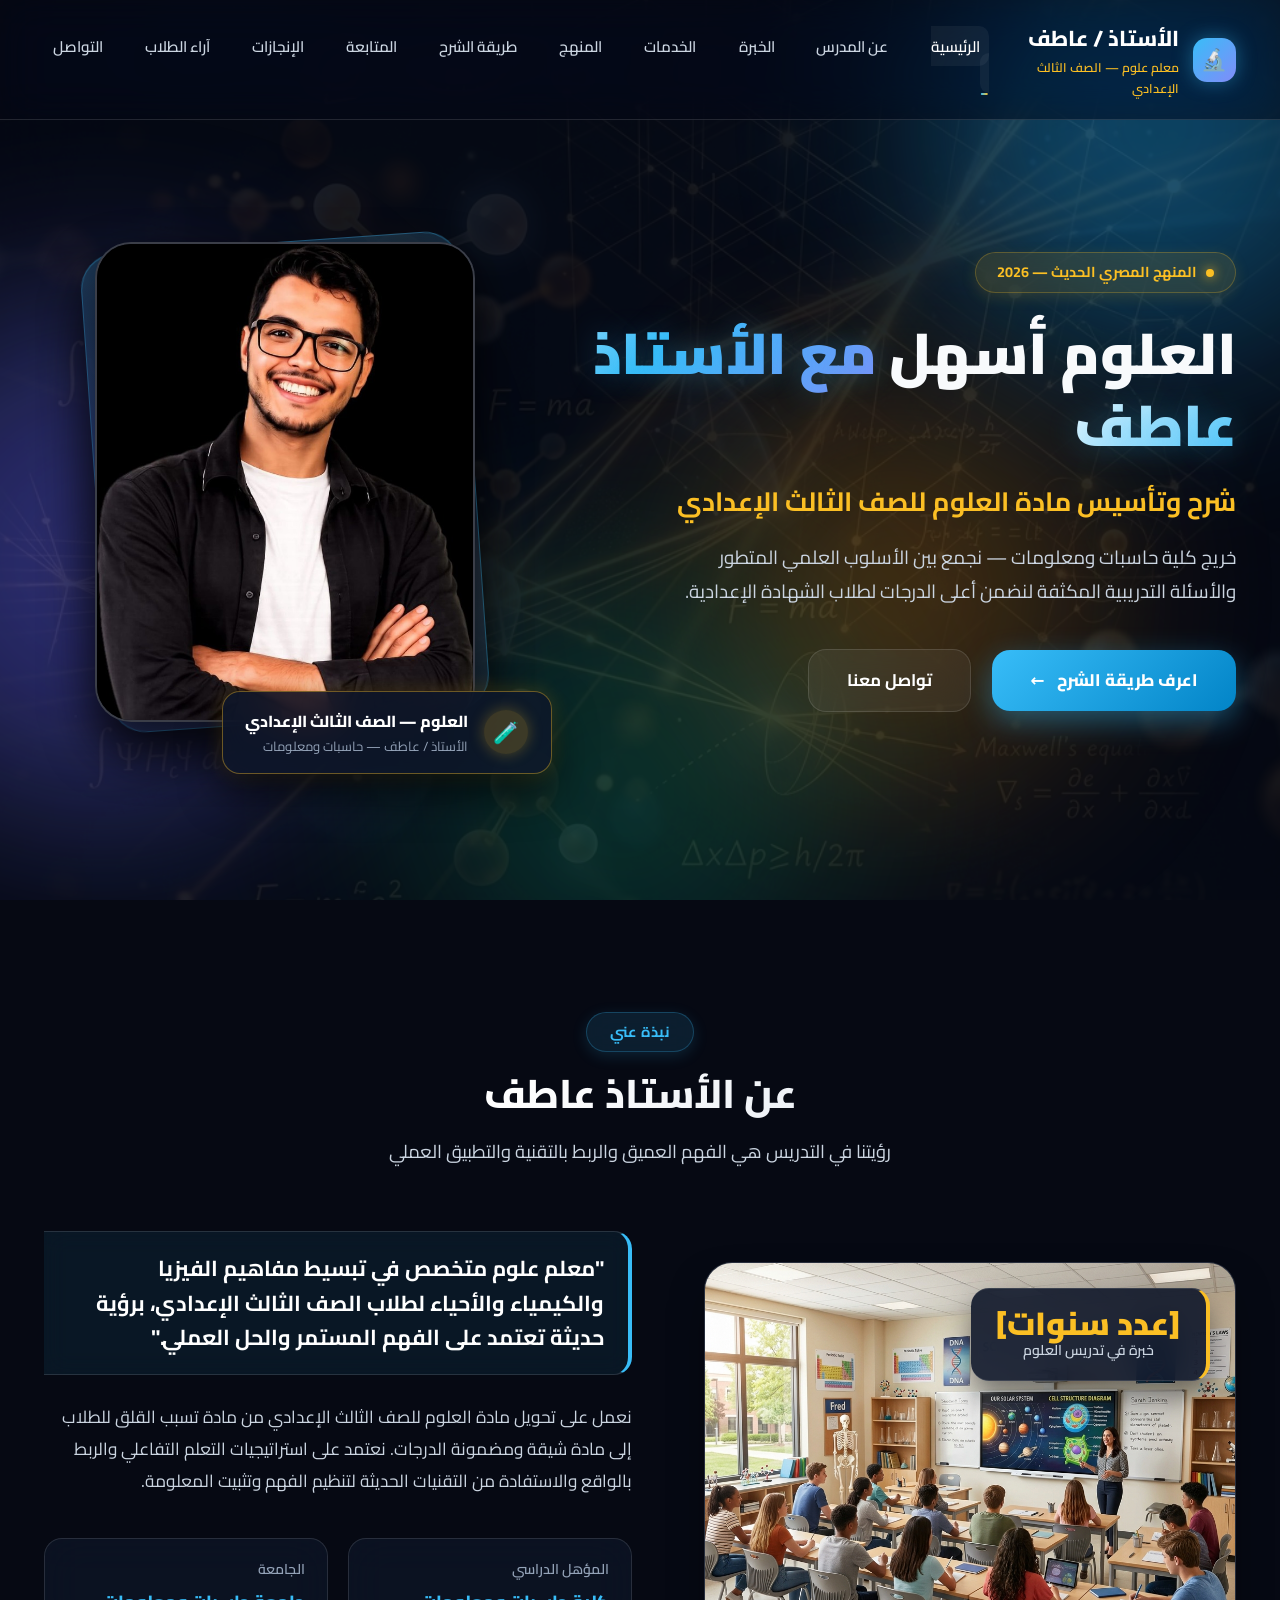
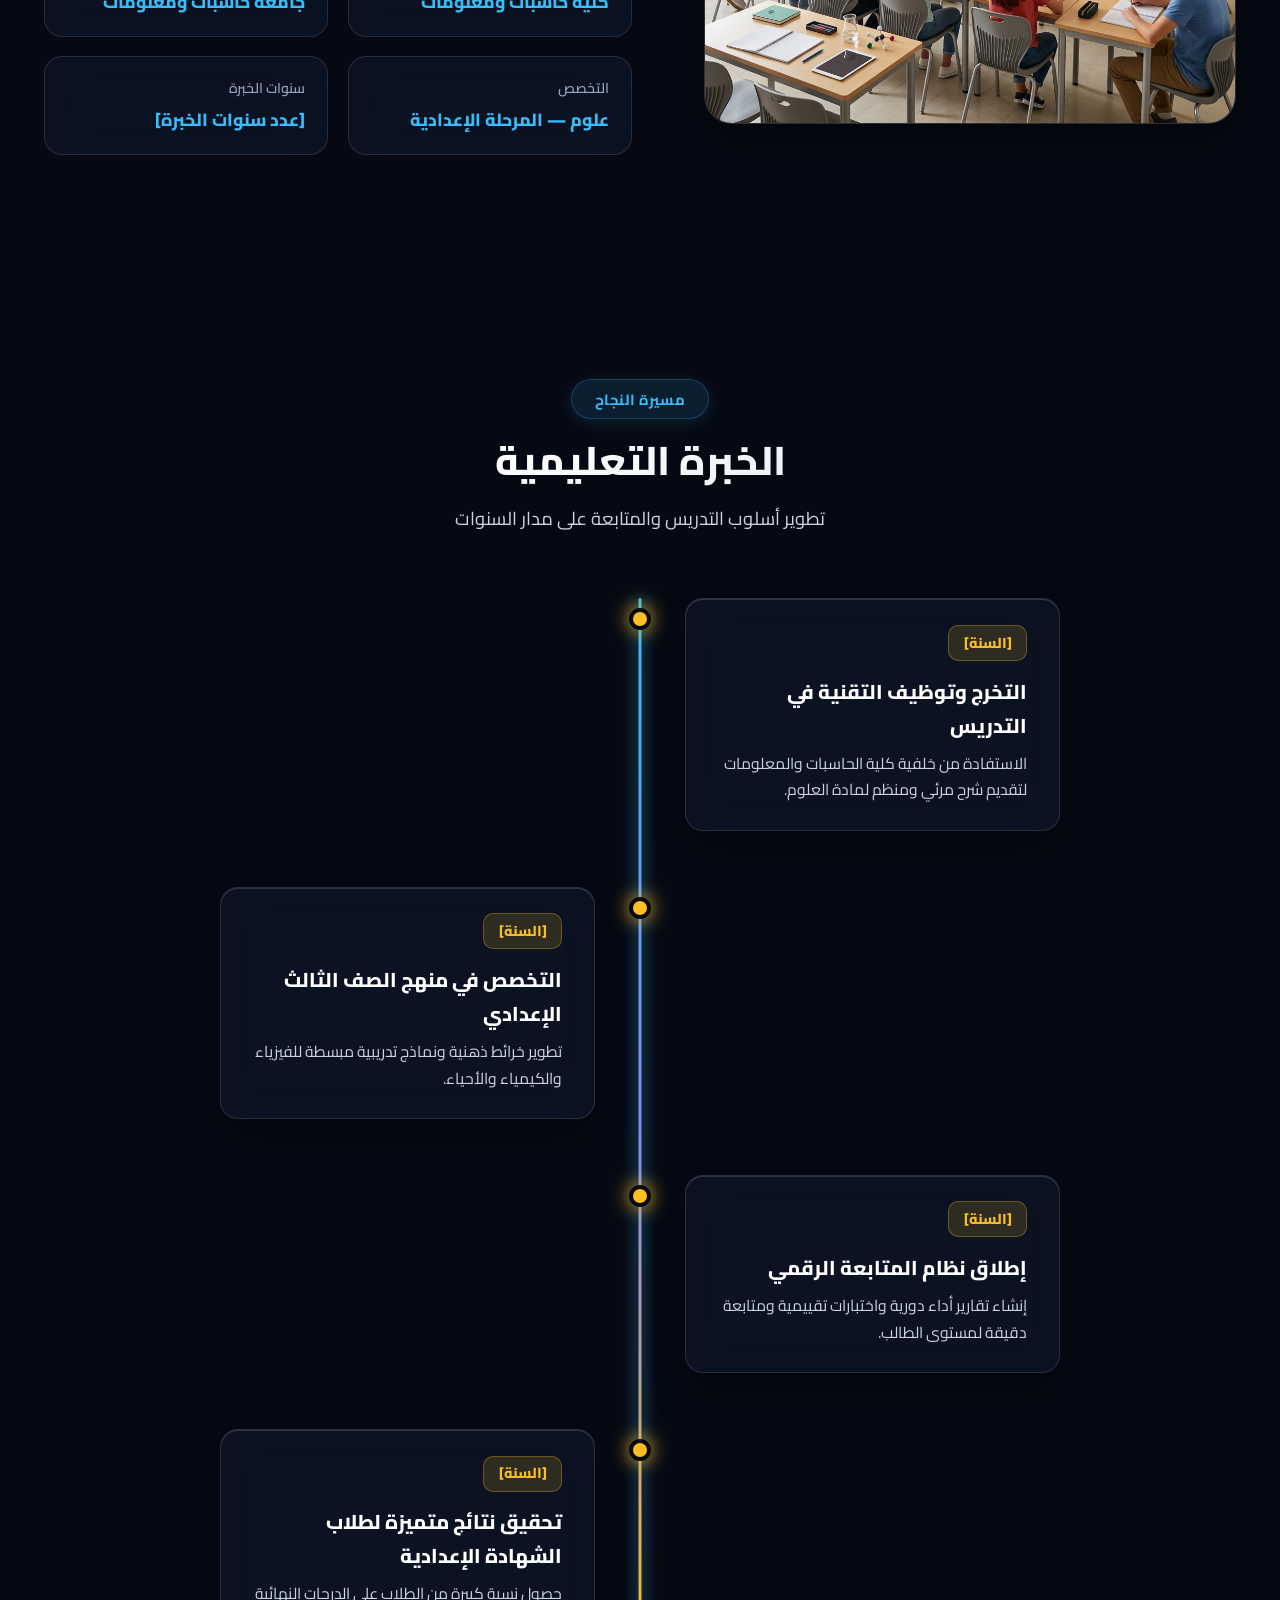
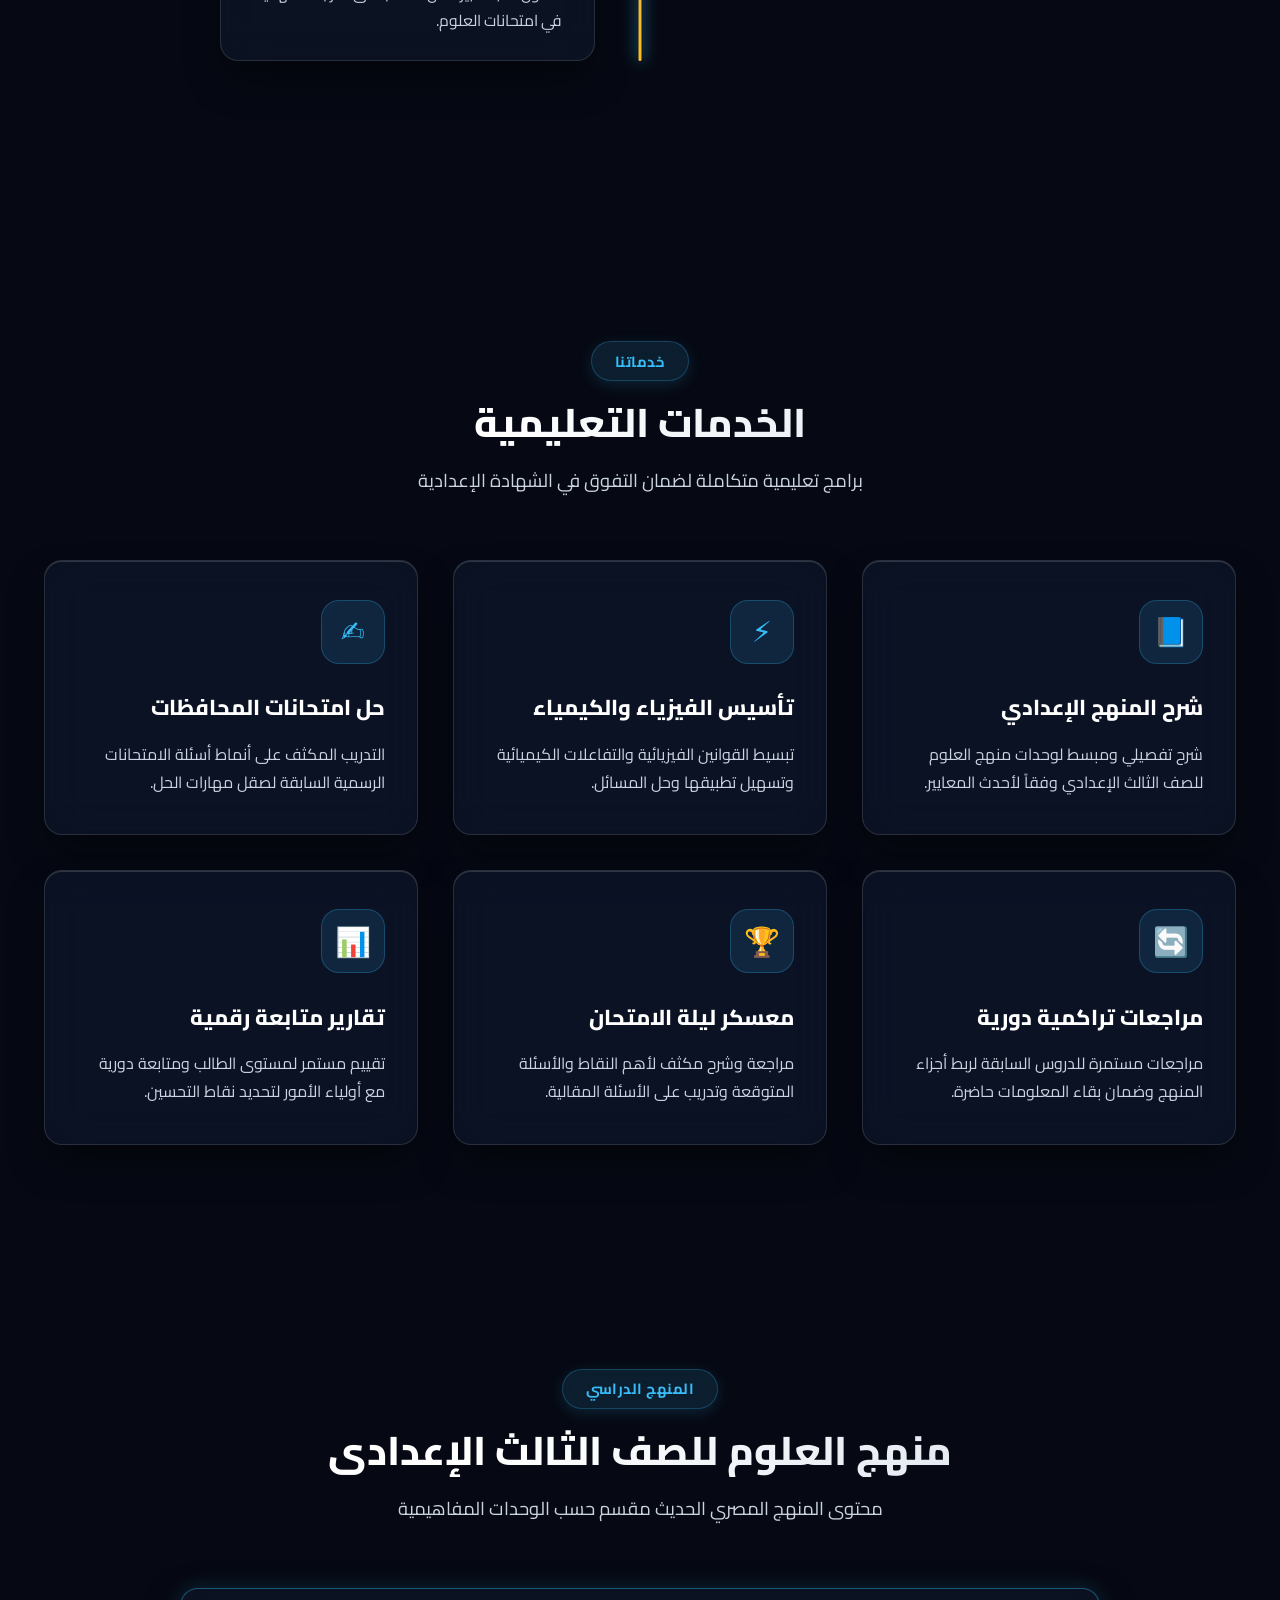
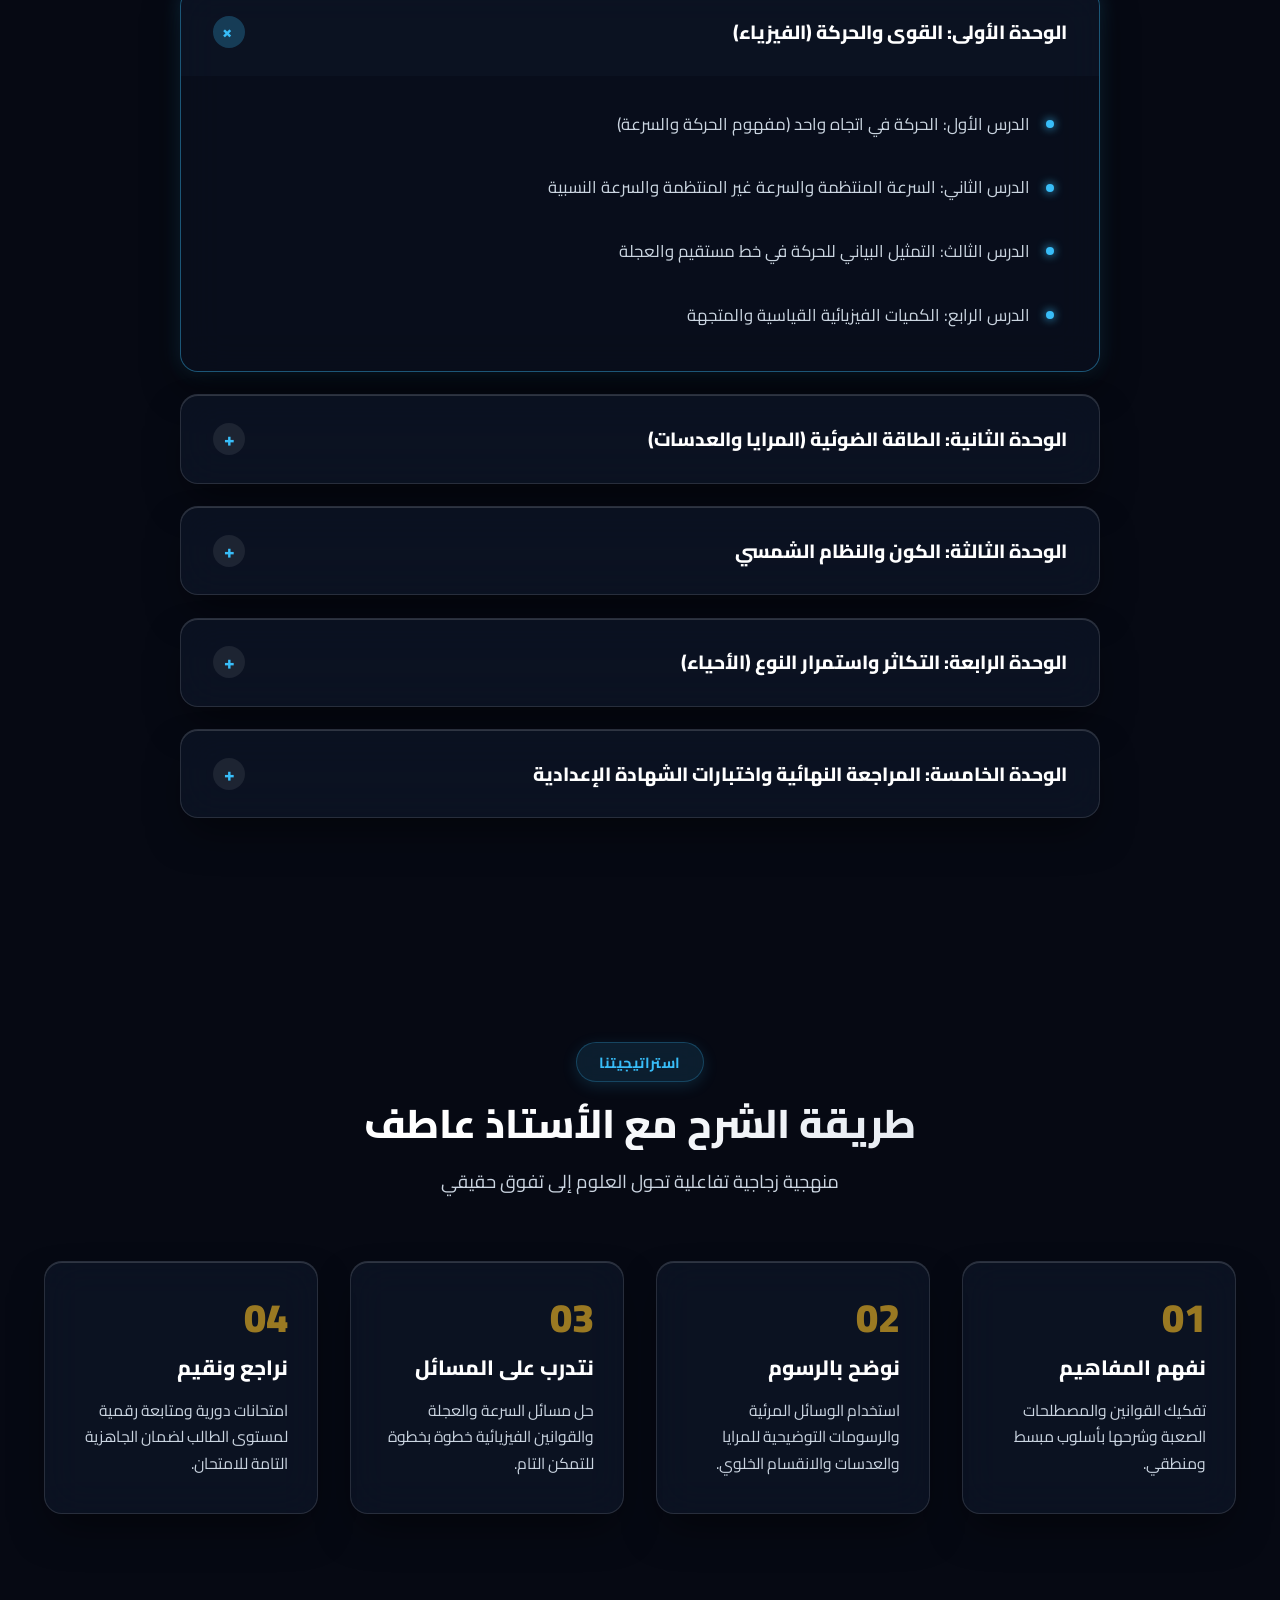
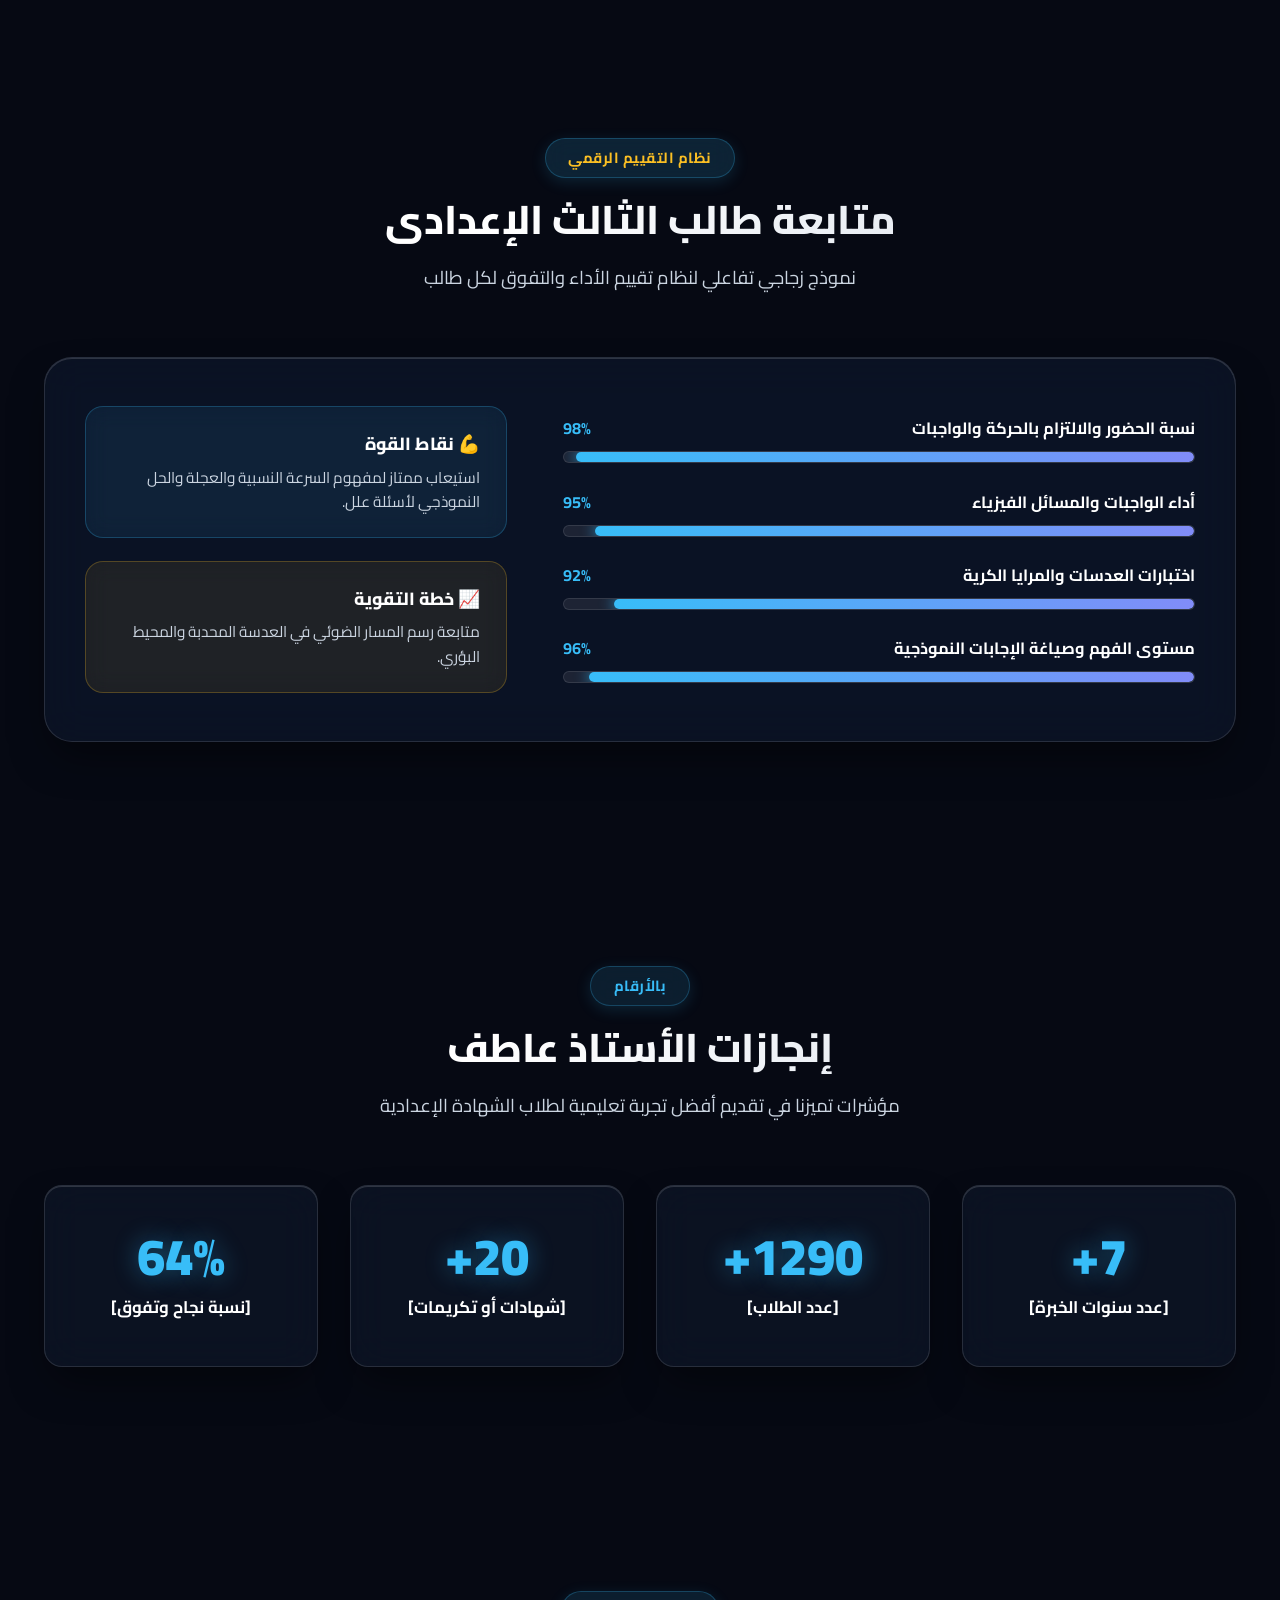
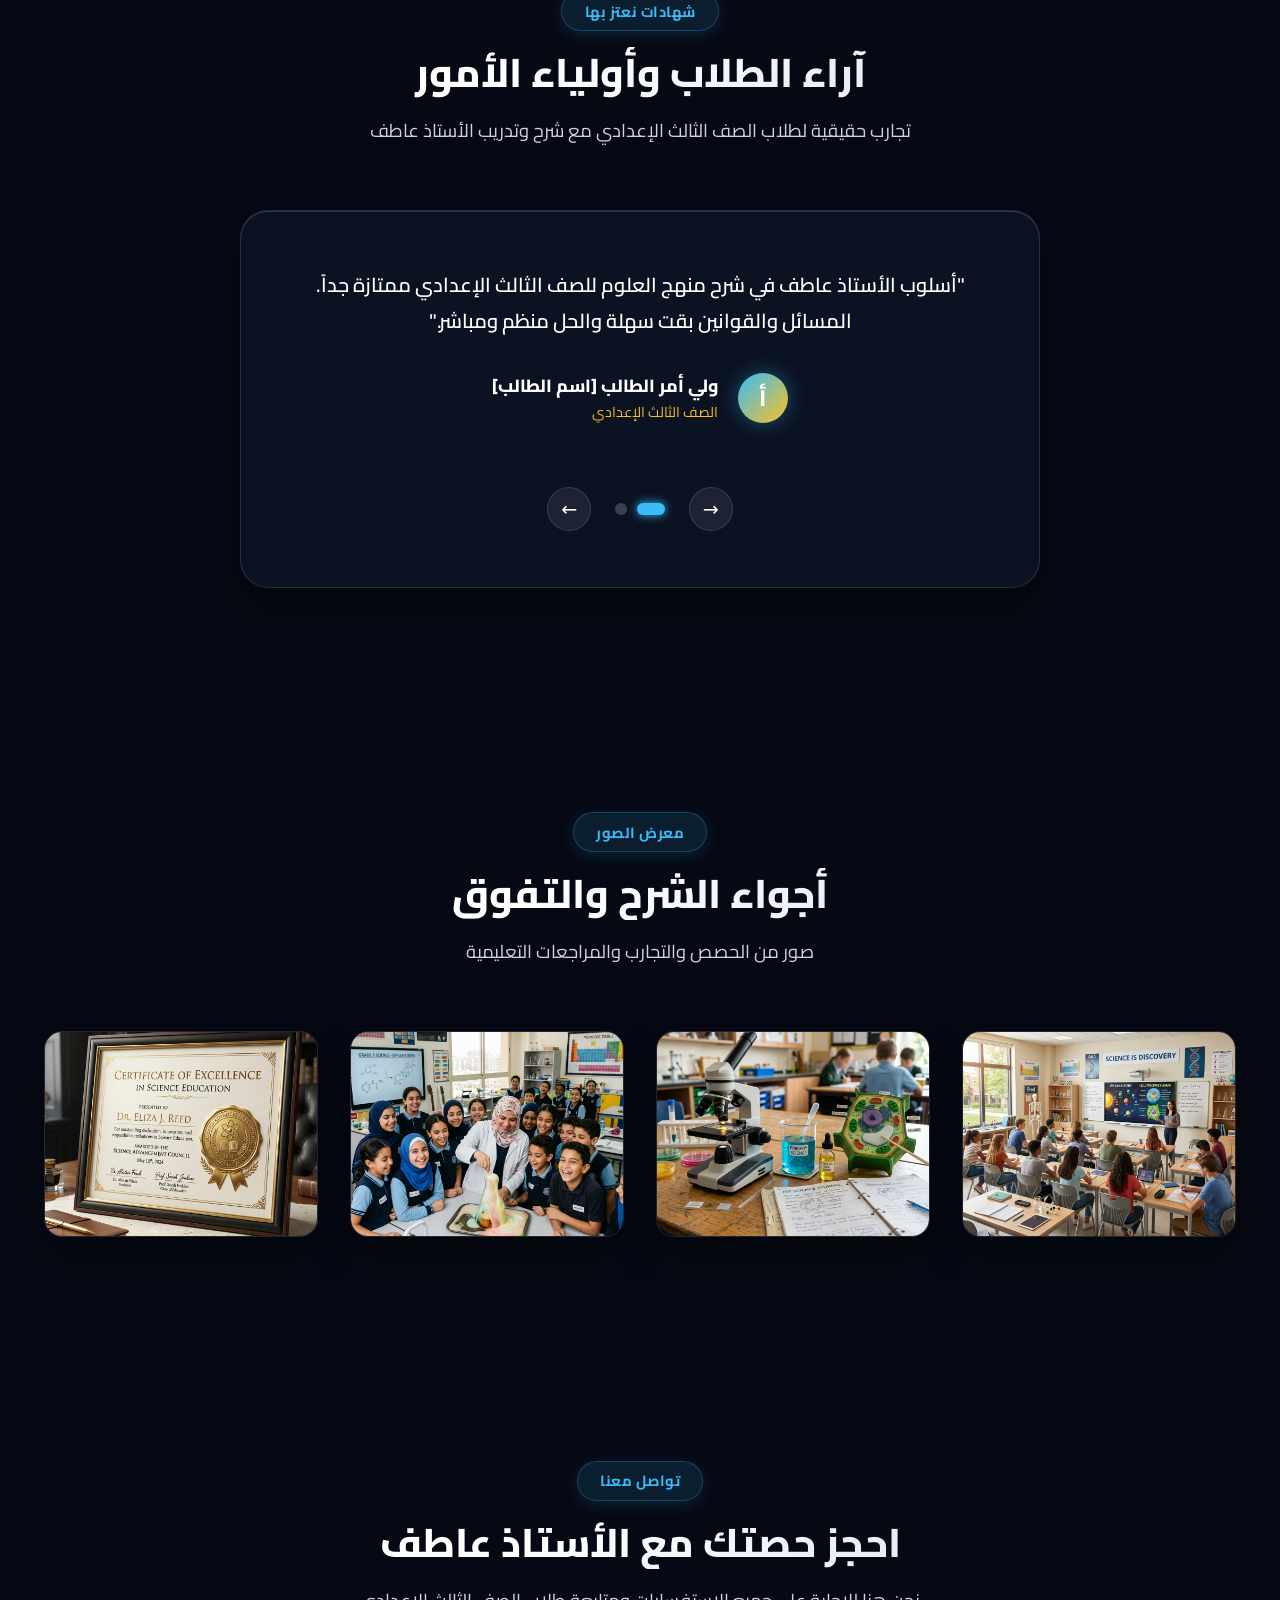
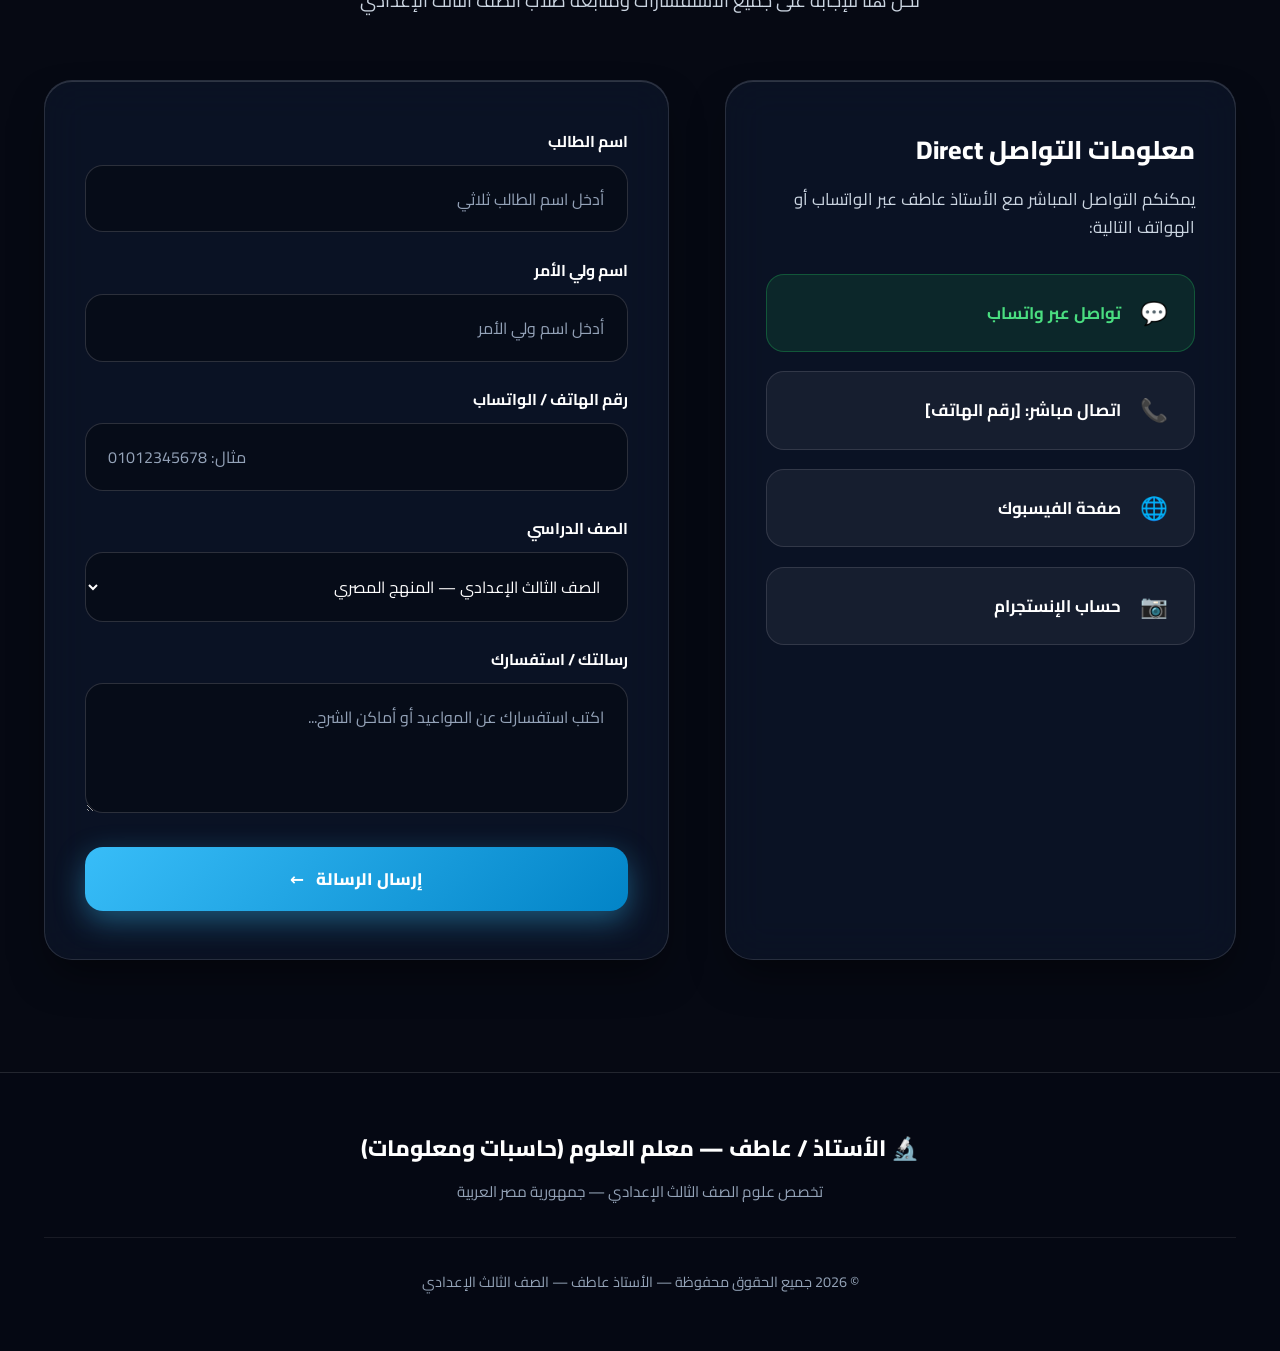
==== science-teacher-portfolio/index.html @ 9784f517 "Update portfolio for Mr. Atef with Grade 3 Prep curriculum and Liquid Glass UI" ====
<!DOCTYPE html>
<html lang="ar" dir="rtl">

<head>
    <meta charset="UTF-8">
    <meta name="viewport" content="width=device-width, initial-scale=1.0">
    <title>الأستاذ عاطف — معلم العلوم للصف الثالث الإعدادي | المنهج المصري</title>
    <meta name="description"
        content="البورتفوليو الشخصي للأستاذ عاطف - خريج كلية حاسبات ومعلومات ومعلم مادة العلوم للصف الثالث الإعدادي. شرح مبسط، متابعة مستمرة، وتطبيقات حديثة.">
    <link rel="stylesheet" href="style.css">
</head>

<body>

    <!-- LIQUID GLASS AMBIENT BACKGROUND BLOBS -->
    <div class="liquid-bg-blobs" aria-hidden="true">
        <div class="liquid-blob blob-1"></div>
        <div class="liquid-blob blob-2"></div>
        <div class="liquid-blob blob-3"></div>
        <div class="liquid-blob blob-4"></div>
    </div>

    <!-- ==================== HEADER & NAVIGATION ==================== -->
    <header class="navbar">
        <div class="container navbar-container">
            <a href="#hero" class="brand-logo">
                <div class="brand-icon">🔬</div>
                <div>
                    <span>الأستاذ / عاطف</span>
                    <span class="brand-subtitle">معلم علوم — الصف الثالث الإعدادي</span>
                </div>
            </a>

            <ul class="nav-links">
                <li><a href="#hero" class="nav-link active">الرئيسية</a></li>
                <li><a href="#about" class="nav-link">عن المدرس</a></li>
                <li><a href="#experience" class="nav-link">الخبرة</a></li>
                <li><a href="#services" class="nav-link">الخدمات</a></li>
                <li><a href="#curriculum" class="nav-link">المنهج</a></li>
                <li><a href="#methodology" class="nav-link">طريقة الشرح</a></li>
                <li><a href="#followup" class="nav-link">المتابعة</a></li>
                <li><a href="#achievements" class="nav-link">الإنجازات</a></li>
                <li><a href="#testimonials" class="nav-link">آراء الطلاب</a></li>
                <li><a href="#contact" class="nav-link">التواصل</a></li>
            </ul>

            <button class="mobile-toggle" aria-label="قائمة التنقل">
                <span></span>
                <span></span>
                <span></span>
            </button>
        </div>
    </header>


    <!-- HERO SECTION -->
    <section id="hero" class="hero">
        <img src="images/hero-background.png" alt="Science Background" class="hero-bg-layer">

        <div class="container hero-grid">
            <div class="hero-content fade-up">
                <div class="hero-badge">
                    <span class="hero-badge-dot"></span>
                    <span>المنهج المصري الحديث — 2026</span>
                </div>

                <h1 class="hero-title">
                    العلوم أسهل <span>مع الأستاذ عاطف</span>
                </h1>

                <h2 class="hero-subtitle">
                    شرح وتأسيس مادة العلوم للصف الثالث الإعدادي
                </h2>
                <p class="hero-description">
                    خريج كلية حاسبات ومعلومات — نجمع بين الأسلوب العلمي المتطور والأسئلة التدريبية المكثفة لنضمن أعلى الدرجات لطلاب الشهادة الإعدادية.
                </p>

                <div class="hero-actions">
                    <a href="#methodology" class="btn-primary">
                        <span>اعرف طريقة الشرح</span>
                        <span>←</span>
                    </a>
                    <a href="#contact" class="btn-secondary">
                        <span>تواصل معنا</span>
                    </a>
                </div>
            </div>

            <div class="hero-image-wrapper fade-up">
                <div class="hero-image-bg-card"></div>
                <div class="hero-image-frame">
                    <img src="images/teacher.jpg" alt="الأستاذ عاطف — مدرس العلوم" class="hero-teacher-img">
                </div>
                <div class="hero-floating-card">
                    <div class="floating-icon">🧪</div>
                    <div>
                        <div class="floating-text-title">العلوم — الصف الثالث الإعدادي</div>
                        <div class="floating-text-sub">الأستاذ / عاطف — حاسبات ومعلومات</div>
                    </div>
                </div>
            </div>
        </div>
    </section>


    <!-- ABOUT SECTION -->
    <section id="about" class="section about">
        <div class="container">
            <div class="section-header fade-up">
                <span class="section-tag">نبذة عني</span>
                <h2 class="section-title">عن الأستاذ عاطف</h2>
                <p class="section-description">رؤيتنا في التدريس هي الفهم العميق والربط بالتقنية والتطبيق العملي</p>
            </div>

            <div class="about-grid">
                <div class="about-image-box fade-up">
                    <img src="images/classroom-1.png" alt="بيئة الشرح والتفاعل" class="about-img">
                    <div class="about-experience-badge">
                        <div class="about-experience-num">[عدد سنوات]</div>
                        <div class="about-experience-text">خبرة في تدريس العلوم</div>
                    </div>
                </div>

                <div class="about-content fade-up">
                    <div class="about-quote">
                        "معلم علوم متخصص في تبسيط مفاهيم الفيزيا والكيمياء والأحياء لطلاب الصف الثالث الإعدادي، برؤية حديثة تعتمد على الفهم المستمر والحل العملي."
                    </div>

                    <p class="about-paragraph">
                        نعمل على تحويل مادة العلوم للصف الثالث الإعدادي من مادة تسبب القلق للطلاب إلى مادة شيقة ومضمونة الدرجات. نعتمد على استراتيجيات التعلم التفاعلي والربط بالواقع والاستفادة من التقنيات الحديثة لتنظيم الفهم وتثبيت المعلومة.
                    </p>

                    <div class="about-info-list">
                        <div class="about-info-item">
                            <span class="about-info-label">المؤهل الدراسي</span>
                            <span class="about-info-val">كلية حاسبات ومعلومات</span>
                        </div>
                        <div class="about-info-item">
                            <span class="about-info-label">الجامعة</span>
                            <span class="about-info-val">جامعة حاسبات ومعلومات</span>
                        </div>
                        <div class="about-info-item">
                            <span class="about-info-label">التخصص</span>
                            <span class="about-info-val">علوم — المرحلة الإعدادية</span>
                        </div>
                        <div class="about-info-item">
                            <span class="about-info-label">سنوات الخبرة</span>
                            <span class="about-info-val">[عدد سنوات الخبرة]</span>
                        </div>
                    </div>
                </div>
            </div>
        </div>
    </section>


    <!-- TEACHING EXPERIENCE -->
    <section id="experience" class="section experience">
        <div class="container">
            <div class="section-header fade-up">
                <span class="section-tag">مسيرة النجاح</span>
                <h2 class="section-title">الخبرة التعليمية</h2>
                <p class="section-description">تطوير أسلوب التدريس والمتابعة على مدار السنوات</p>
            </div>

            <div class="timeline">
                <div class="timeline-item fade-up">
                    <div class="timeline-dot"></div>
                    <div class="timeline-content">
                        <span class="timeline-year">[السنة]</span>
                        <h3 class="timeline-title">التخرج وتوظيف التقنية في التدريس</h3>
                        <p class="timeline-desc">الاستفادة من خلفية كلية الحاسبات والمعلومات لتقديم شرح مرئي ومنظم لمادة العلوم.</p>
                    </div>
                </div>

                <div class="timeline-item fade-up">
                    <div class="timeline-dot"></div>
                    <div class="timeline-content">
                        <span class="timeline-year">[السنة]</span>
                        <h3 class="timeline-title">التخصص في منهج الصف الثالث الإعدادي</h3>
                        <p class="timeline-desc">تطوير خرائط ذهنية ونماذج تدريبية مبسطة للفيزياء والكيمياء والأحياء.</p>
                    </div>
                </div>

                <div class="timeline-item fade-up">
                    <div class="timeline-dot"></div>
                    <div class="timeline-content">
                        <span class="timeline-year">[السنة]</span>
                        <h3 class="timeline-title">إطلاق نظام المتابعة الرقمي</h3>
                        <p class="timeline-desc">إنشاء تقارير أداء دورية واختبارات تقييمية ومتابعة دقيقة لمستوى الطالب.</p>
                    </div>
                </div>

                <div class="timeline-item fade-up">
                    <div class="timeline-dot"></div>
                    <div class="timeline-content">
                        <span class="timeline-year">[السنة]</span>
                        <h3 class="timeline-title">تحقيق نتائج متميزة لطلاب الشهادة الإعدادية</h3>
                        <p class="timeline-desc">حصول نسبة كبيرة من الطلاب على الدرجات النهائية في امتحانات العلوم.</p>
                    </div>
                </div>
            </div>
        </div>
    </section>


    <!-- SERVICES -->
    <section id="services" class="section services">
        <div class="container">
            <div class="section-header fade-up">
                <span class="section-tag">خدماتنا</span>
                <h2 class="section-title">الخدمات التعليمية</h2>
                <p class="section-description">برامج تعليمية متكاملة لضمان التفوق في الشهادة الإعدادية</p>
            </div>

            <div class="services-grid">
                <div class="service-card fade-up">
                    <div class="service-icon-box">📘</div>
                    <h3 class="service-title">شرح المنهج الإعدادي</h3>
                    <p class="service-text">شرح تفصيلي ومبسط لوحدات منهج العلوم للصف الثالث الإعدادي وفقاً لأحدث المعايير.</p>
                </div>

                <div class="service-card fade-up">
                    <div class="service-icon-box">⚡</div>
                    <h3 class="service-title">تأسيس الفيزياء والكيمياء</h3>
                    <p class="service-text">تبسيط القوانين الفيزيائية والتفاعلات الكيميائية وتسهيل تطبيقها وحل المسائل.</p>
                </div>

                <div class="service-card fade-up">
                    <div class="service-icon-box">✍️</div>
                    <h3 class="service-title">حل امتحانات المحافظات</h3>
                    <p class="service-text">التدريب المكثف على أنماط أسئلة الامتحانات الرسمية السابقة لصقل مهارات الحل.</p>
                </div>

                <div class="service-card fade-up">
                    <div class="service-icon-box">🔄</div>
                    <h3 class="service-title">مراجعات تراكمية دورية</h3>
                    <p class="service-text">مراجعات مستمرة للدروس السابقة لربط أجزاء المنهج وضمان بقاء المعلومات حاضرة.</p>
                </div>

                <div class="service-card fade-up">
                    <div class="service-icon-box">🏆</div>
                    <h3 class="service-title">معسكر ليلة الامتحان</h3>
                    <p class="service-text">مراجعة وشرح مكثف لأهم النقاط والأسئلة المتوقعة وتدريب على الأسئلة المقالية.</p>
                </div>

                <div class="service-card fade-up">
                    <div class="service-icon-box">📊</div>
                    <h3 class="service-title">تقارير متابعة رقمية</h3>
                    <p class="service-text">تقييم مستمر لمستوى الطالب ومتابعة دورية مع أولياء الأمور لتحديد نقاط التحسين.</p>
                </div>
            </div>
        </div>
    </section>


    <!-- SCIENCE CURRICULUM (GRADE 3 PREP) -->
    <section id="curriculum" class="section curriculum">
        <div class="container">
            <div class="section-header fade-up">
                <span class="section-tag">المنهج الدراسي</span>
                <h2 class="section-title">منهج العلوم للصف الثالث الإعدادي</h2>
                <p class="section-description">محتوى المنهج المصري الحديث مقسم حسب الوحدات المفاهيمية</p>
            </div>

            <div class="curriculum-accordion fade-up">
                <div class="curriculum-item">
                    <button class="curriculum-header">
                        <span>الوحدة الأولى: القوى والحركة (الفيزياء)</span>
                        <div class="curriculum-icon-toggle">+</div>
                    </button>
                    <div class="curriculum-content">
                        <ul class="curriculum-list">
                            <li class="curriculum-lesson">
                                <span class="curriculum-bullet"></span>
                                <span>الدرس الأول: الحركة في اتجاه واحد (مفهوم الحركة والسرعة)</span>
                            </li>
                            <li class="curriculum-lesson">
                                <span class="curriculum-bullet"></span>
                                <span>الدرس الثاني: السرعة المنتظمة والسرعة غير المنتظمة والسرعة النسبية</span>
                            </li>
                            <li class="curriculum-lesson">
                                <span class="curriculum-bullet"></span>
                                <span>الدرس الثالث: التمثيل البياني للحركة في خط مستقيم والعجلة</span>
                            </li>
                            <li class="curriculum-lesson">
                                <span class="curriculum-bullet"></span>
                                <span>الدرس الرابع: الكميات الفيزيائية القياسية والمتجهة</span>
                            </li>
                        </ul>
                    </div>
                </div>

                <div class="curriculum-item">
                    <button class="curriculum-header">
                        <span>الوحدة الثانية: الطاقة الضوئية (المرايا والعدسات)</span>
                        <div class="curriculum-icon-toggle">+</div>
                    </button>
                    <div class="curriculum-content">
                        <ul class="curriculum-list">
                            <li class="curriculum-lesson">
                                <span class="curriculum-bullet"></span>
                                <span>الدرس الأول: المرايا (المستوية والكروية: المقعرة والمحدبة)</span>
                            </li>
                            <li class="curriculum-lesson">
                                <span class="curriculum-bullet"></span>
                                <span>الدرس الثاني: العدسات (المحدبة والمقعرة وتصحيح عيوب الإبصار)</span>
                            </li>
                            <li class="curriculum-lesson">
                                <span class="curriculum-bullet"></span>
                                <span>التطبيقات التكنولوجية والمسائل والرسومات الضوئية</span>
                            </li>
                        </ul>
                    </div>
                </div>

                <div class="curriculum-item">
                    <button class="curriculum-header">
                        <span>الوحدة الثالثة: الكون والنظام الشمسي</span>
                        <div class="curriculum-icon-toggle">+</div>
                    </button>
                    <div class="curriculum-content">
                        <ul class="curriculum-list">
                            <li class="curriculum-lesson">
                                <span class="curriculum-bullet"></span>
                                <span>الدرس الأول: الكون والمجرات ونظرية الانفجار العظيم</span>
                            </li>
                            <li class="curriculum-lesson">
                                <span class="curriculum-bullet"></span>
                                <span>الدرس الثاني: نشأة النظام الشمسي والنظريات العلمية المفسرة</span>
                            </li>
                        </ul>
                    </div>
                </div>

                <div class="curriculum-item">
                    <button class="curriculum-header">
                        <span>الوحدة الرابعة: التكاثر واستمرار النوع (الأحياء)</span>
                        <div class="curriculum-icon-toggle">+</div>
                    </button>
                    <div class="curriculum-content">
                        <ul class="curriculum-list">
                            <li class="curriculum-lesson">
                                <span class="curriculum-bullet"></span>
                                <span>الدرس الأول: الانقسام الخلوي (الانقسام الميتوزي والميوزي)</span>
                            </li>
                            <li class="curriculum-lesson">
                                <span class="curriculum-bullet"></span>
                                <span>الدرس الثاني: التكاثر اللاجنسي والتكاثر الجنسي في الكائنات الحية</span>
                            </li>
                        </ul>
                    </div>
                </div>

                <div class="curriculum-item">
                    <button class="curriculum-header">
                        <span>الوحدة الخامسة: المراجعة النهائية واختبارات الشهادة الإعدادية</span>
                        <div class="curriculum-icon-toggle">+</div>
                    </button>
                    <div class="curriculum-content">
                        <ul class="curriculum-list">
                            <li class="curriculum-lesson">
                                <span class="curriculum-bullet"></span>
                                <span>حل امتحانات محافظات الأعوام السابقة في مادة العلوم</span>
                            </li>
                            <li class="curriculum-lesson">
                                <span class="curriculum-bullet"></span>
                                <span>حل الأسئلة المقالية والعلل والمسائل القانونية في الفيزياء</span>
                            </li>
                            <li class="curriculum-lesson">
                                <span class="curriculum-bullet"></span>
                                <span>مراجعات ليلة الامتحان والتدريب على ورقة الأجوبة الرسمية</span>
                            </li>
                        </ul>
                    </div>
                </div>
            </div>
        </div>
    </section>


    <!-- TEACHING METHOD -->
    <section id="methodology" class="section methodology">
        <div class="container">
            <div class="section-header fade-up">
                <span class="section-tag">استراتيجيتنا</span>
                <h2 class="section-title">طريقة الشرح مع الأستاذ عاطف</h2>
                <p class="section-description">منهجية زجاجية تفاعلية تحول العلوم إلى تفوق حقيقي</p>
            </div>

            <div class="method-grid">
                <div class="method-card fade-up">
                    <div class="method-step">01</div>
                    <h3 class="method-title">نفهم المفاهيم</h3>
                    <p class="method-desc">تفكيك القوانين والمصطلحات الصعبة وشرحها بأسلوب مبسط ومنطقي.</p>
                </div>

                <div class="method-card fade-up">
                    <div class="method-step">02</div>
                    <h3 class="method-title">نوضح بالرسوم</h3>
                    <p class="method-desc">استخدام الوسائل المرئية والرسومات التوضيحية للمرايا والعدسات والانقسام الخلوي.</p>
                </div>

                <div class="method-card fade-up">
                    <div class="method-step">03</div>
                    <h3 class="method-title">نتدرب على المسائل</h3>
                    <p class="method-desc">حل مسائل السرعة والعجلة والقوانين الفيزيائية خطوة بخطوة للتمكن التام.</p>
                </div>

                <div class="method-card fade-up">
                    <div class="method-step">04</div>
                    <h3 class="method-title">نراجع ونقيم</h3>
                    <p class="method-desc">امتحانات دورية ومتابعة رقمية لمستوى الطالب لضمان الجاهزية التامة للامتحان.</p>
                </div>
            </div>
        </div>
    </section>


    <!-- STUDENT FOLLOW-UP -->
    <section id="followup" class="section followup">
        <div class="container">
            <div class="section-header fade-up">
                <span class="section-tag" style="background: rgba(56, 189, 248, 0.15); color: var(--gold-accent);">نظام التقييم الرقمي</span>
                <h2 class="section-title">متابعة طالب الثالث الإعدادي</h2>
                <p class="section-description">نموذج زجاجي تفاعلي لنظام تقييم الأداء والتفوق لكل طالب</p>
            </div>

            <div class="followup-dashboard fade-up">
                <div class="followup-grid">
                    <div class="progress-group">
                        <div class="progress-label">
                            <span>نسبة الحضور والالتزام بالحركة والواجبات</span>
                            <span class="progress-value">98%</span>
                        </div>
                        <div class="progress-bar-bg">
                            <div class="progress-bar-fill" data-progress="98"></div>
                        </div>
                    </div>

                    <div class="progress-group">
                        <div class="progress-label">
                            <span>أداء الواجبات والمسائل الفيزياء</span>
                            <span class="progress-value">95%</span>
                        </div>
                        <div class="progress-bar-bg">
                            <div class="progress-bar-fill" data-progress="95"></div>
                        </div>
                    </div>

                    <div class="progress-group">
                        <div class="progress-label">
                            <span>اختبارات العدسات والمرايا الكرية</span>
                            <span class="progress-value">92%</span>
                        </div>
                        <div class="progress-bar-bg">
                            <div class="progress-bar-fill" data-progress="92"></div>
                        </div>
                    </div>

                    <div class="progress-group">
                        <div class="progress-label">
                            <span>مستوى الفهم وصياغة الإجابات النموذجية</span>
                            <span class="progress-value">96%</span>
                        </div>
                        <div class="progress-bar-bg">
                            <div class="progress-bar-fill" data-progress="96"></div>
                        </div>
                    </div>
                </div>

                <div class="followup-notes-box">
                    <div class="followup-note-card">
                        <div class="note-card-title">💪 نقاط القوة</div>
                        <div class="note-card-desc">استيعاب ممتاز لمفهوم السرعة النسبية والعجلة والحل النموذجي لأسئلة علل.</div>
                    </div>

                    <div class="followup-note-card warning">
                        <div class="note-card-title">📈 خطة التقوية</div>
                        <div class="note-card-desc">متابعة رسم المسار الضوئي في العدسة المحدبة والمحيط البؤري.</div>
                    </div>
                </div>
            </div>
        </div>
    </section>


    <!-- ACHIEVEMENTS -->
    <section id="achievements" class="section achievements">
        <div class="container">
            <div class="section-header fade-up">
                <span class="section-tag">بالأرقام</span>
                <h2 class="section-title">إنجازات الأستاذ عاطف</h2>
                <p class="section-description">مؤشرات تميزنا في تقديم أفضل تجربة تعليمية لطلاب الشهادة الإعدادية</p>
            </div>

            <div class="achievements-grid">
                <div class="achievement-card fade-up">
                    <span class="counter-num" data-target="10" data-suffix="+">+0</span>
                    <span class="counter-label">[عدد سنوات الخبرة]</span>
                </div>

                <div class="achievement-card fade-up">
                    <span class="counter-num" data-target="2000" data-suffix="+">+0</span>
                    <span class="counter-label">[عدد الطلاب]</span>
                </div>

                <div class="achievement-card fade-up">
                    <span class="counter-num" data-target="30" data-suffix="+">+0</span>
                    <span class="counter-label">[شهادات أو تكريمات]</span>
                </div>

                <div class="achievement-card fade-up">
                    <span class="counter-num" data-target="99" data-suffix="%">%0</span>
                    <span class="counter-label">[نسبة نجاح وتفوق]</span>
                </div>
            </div>
        </div>
    </section>


    <!-- TESTIMONIALS -->
    <section id="testimonials" class="section testimonials">
        <div class="container">
            <div class="section-header fade-up">
                <span class="section-tag">شهادات نعتز بها</span>
                <h2 class="section-title">آراء الطلاب وأولياء الأمور</h2>
                <p class="section-description">تجارب حقيقية لطلاب الصف الثالث الإعدادي مع شرح وتدريب الأستاذ عاطف</p>
            </div>

            <div class="testimonial-slider-container fade-up">
                <div class="testimonial-track">
                    <div class="testimonial-slide active">
                        <div class="testimonial-quote">
                            "أسلوب الأستاذ عاطف في شرح منهج العلوم للصف الثالث الإعدادي ممتازة جداً. المسائل والقوانين بقت سهلة والحل منظم ومباشر."
                        </div>
                        <div class="testimonial-author">
                            <div class="author-avatar">أ</div>
                            <div>
                                <div class="author-info-name">ولي أمر الطالب [اسم الطالب]</div>
                                <div class="author-info-role">الصف الثالث الإعدادي</div>
                            </div>
                        </div>
                    </div>

                    <div class="testimonial-slide">
                        <div class="testimonial-quote">
                            "الربط بالتطبيقات التكنولوجية والمتابعة الرقمية خلت ابننا يفهم الفيزياء والكيمياء بسهولة ويقفل امتحان العلوم."
                        </div>
                        <div class="testimonial-author">
                            <div class="author-avatar">م</div>
                            <div>
                                <div class="author-info-name">ولي أمر الطالبة [اسم الطالبة]</div>
                                <div class="author-info-role">الصف الثالث الإعدادي</div>
                            </div>
                        </div>
                    </div>
                </div>

                <div class="slider-controls">
                    <button class="slider-btn prev" aria-label="السابق">→</button>
                    <div class="slider-dots">
                        <span class="slider-dot active"></span>
                        <span class="slider-dot"></span>
                    </div>
                    <button class="slider-btn next" aria-label="التالي">←</button>
                </div>
            </div>
        </div>
    </section>


    <!-- GALLERY -->
    <section id="gallery" class="section gallery">
        <div class="container">
            <div class="section-header fade-up">
                <span class="section-tag">معرض الصور</span>
                <h2 class="section-title">أجواء الشرح والتفوق</h2>
                <p class="section-description">صور من الحصص والتجارب والمراجعات التعليمية</p>
            </div>

            <div class="gallery-grid fade-up">
                <div class="gallery-item">
                    <img src="images/classroom-1.png" alt="غرفة الشرح التفاعلية" class="gallery-img">
                    <div class="gallery-overlay">
                        <div class="gallery-caption">حصص الشرح والتفاعل</div>
                    </div>
                </div>

                <div class="gallery-item">
                    <img src="images/lab-experiment.png" alt="تجارب العلوم" class="gallery-img">
                    <div class="gallery-overlay">
                        <div class="gallery-caption">تطبيقات وتجارب ضوئية</div>
                    </div>
                </div>

                <div class="gallery-item">
                    <img src="images/classroom-2.png" alt="تفاعل الطلاب" class="gallery-img">
                    <div class="gallery-overlay">
                        <div class="gallery-caption">تفاعل ومشاركة الطلاب</div>
                    </div>
                </div>

                <div class="gallery-item">
                    <img src="images/certificate.png" alt="شهادات التكريم" class="gallery-img">
                    <div class="gallery-overlay">
                        <div class="gallery-caption">تكريم أوائل الشهادة الإعدادية</div>
                    </div>
                </div>
            </div>
        </div>
    </section>

    <!-- Lightbox Popup Modal -->
    <div class="lightbox-modal">
        <button class="lightbox-close">&times;</button>
        <img src="" alt="صورة مكبرة" class="lightbox-content">
    </div>


    <!-- CONTACT -->
    <section id="contact" class="section contact">
        <div class="container">
            <div class="section-header fade-up">
                <span class="section-tag">تواصل معنا</span>
                <h2 class="section-title">احجز حصتك مع الأستاذ عاطف</h2>
                <p class="section-description">نحن هنا للإجابة على جميع الاستفسارات ومتابعة طلاب الصف الثالث الإعدادي</p>
            </div>

            <div class="contact-grid">
                <div class="contact-info-card fade-up">
                    <div class="contact-info-header">
                        <h3>معلومات التواصل Direct</h3>
                        <p>يمكنكم التواصل المباشر مع الأستاذ عاطف عبر الواتساب أو الهواتف التالية:</p>
                    </div>

                    <div class="quick-contact-list">
                        <a href="[رابط واتساب]" target="_blank" class="quick-contact-btn whatsapp">
                            <span class="quick-contact-icon">💬</span>
                            <span>تواصل عبر واتساب</span>
                        </a>

                        <a href="tel:[رابط هاتف]" class="quick-contact-btn">
                            <span class="quick-contact-icon">📞</span>
                            <span>اتصال مباشر: [رقم الهاتف]</span>
                        </a>

                        <a href="[رابط فيسبوك]" target="_blank" class="quick-contact-btn">
                            <span class="quick-contact-icon">🌐</span>
                            <span>صفحة الفيسبوك</span>
                        </a>

                        <a href="[رابط إنستجرام]" target="_blank" class="quick-contact-btn">
                            <span class="quick-contact-icon">📷</span>
                            <span>حساب الإنستجرام</span>
                        </a>
                    </div>
                </div>

                <div class="contact-form-card fade-up">
                    <form id="contactForm">
                        <div class="form-group">
                            <label class="form-label" for="studentName">اسم الطالب</label>
                            <input type="text" id="studentName" class="form-control" placeholder="أدخل اسم الطالب ثلاثي"
                                required>
                        </div>

                        <div class="form-group">
                            <label class="form-label" for="parentName">اسم ولي الأمر</label>
                            <input type="text" id="parentName" class="form-control" placeholder="أدخل اسم ولي الأمر"
                                required>
                        </div>

                        <div class="form-group">
                            <label class="form-label" for="phone">رقم الهاتف / الواتساب</label>
                            <input type="tel" id="phone" class="form-control" placeholder="مثال: 01012345678" required>
                        </div>

                        <div class="form-group">
                            <label class="form-label" for="grade">الصف الدراسي</label>
                            <select id="grade" class="form-control" required>
                                <option value="الصف الثالث الإعدادي" selected>الصف الثالث الإعدادي — المنهج المصري
                                </option>
                            </select>
                        </div>

                        <div class="form-group">
                            <label class="form-label" for="message">رسالتك / استفسارك</label>
                            <textarea id="message" class="form-control"
                                placeholder="اكتب استفسارك عن المواعيد أو أماكن الشرح..." required></textarea>
                        </div>

                        <button type="submit" class="btn-primary" style="width: 100%;">
                            <span>إرسال الرسالة</span>
                            <span>←</span>
                        </button>
                    </form>
                </div>
            </div>
        </div>
    </section>


    <!-- FOOTER -->
    <footer class="footer">
        <div class="container">
            <div class="footer-content">
                <div class="footer-brand">
                    🔬 الأستاذ / عاطف — معلم العلوم (حاسبات ومعلومات)
                </div>
                <div style="font-size: 0.95rem; color: var(--text-light);">
                    تخصص علوم الصف الثالث الإعدادي — جمهورية مصر العربية
                </div>
            </div>
            <div class="footer-copyright">
                © 2026 جميع الحقوق محفوظة — الأستاذ عاطف — الصف الثالث الإعدادي
            </div>
        </div>
    </footer>

    <!-- SCRIPT -->
    <script src="script.js"></script>
</body>

</html>
---- science-teacher-portfolio/style.css ----
/* ==========================================================================
   EGYPTIAN SCIENCE TEACHER PORTFOLIO - STYLE.CSS (LIQUID GLASS EDITION)
   Mr. Atef — Faculty of Computers & Information — Grade 3 Preparatory Science
   ========================================================================== */

/* GLOBAL & FONTS */
@import url('https://fonts.googleapis.com/css2?family=Cairo:wght@300;400;500;600;700;800;900&family=Tajawal:wght@400;500;700;800&display=swap');

:root {
    /* Liquid Dark Palette */
    --bg-dark: #060913;
    --bg-dark-alt: #0a0e1a;
    --bg-card: rgba(15, 23, 42, 0.65);
    --bg-card-hover: rgba(26, 38, 66, 0.75);
    
    /* Neon Liquid Accents */
    --cyan-accent: #38bdf8;
    --cyan-glow: rgba(56, 189, 248, 0.35);
    --indigo-accent: #818cf8;
    --gold-accent: #fbbf24;
    --gold-glow: rgba(251, 191, 36, 0.35);
    --emerald-accent: #34d399;
    
    /* Text Colors */
    --text-primary: #f8fafc;
    --text-muted: #cbd5e1;
    --text-light: #94a3b8;
    
    /* Glass Borders & Shadows */
    --glass-border: 1px solid rgba(255, 255, 255, 0.12);
    --glass-border-bright: 1px solid rgba(56, 189, 248, 0.4);
    --glass-shadow: 0 20px 40px -10px rgba(0, 0, 0, 0.5), inset 0 1px 0 rgba(255, 255, 255, 0.15);
    --glass-glow-shadow: 0 0 30px rgba(56, 189, 248, 0.25);
    
    /* Radius & Physics */
    --radius-sm: 10px;
    --radius-md: 18px;
    --radius-lg: 28px;
    --radius-full: 9999px;
    
    --font-main: 'Cairo', 'Tajawal', system-ui, -apple-system, sans-serif;
    --transition-fast: 0.25s cubic-bezier(0.4, 0, 0.2, 1);
    --transition-normal: 0.4s cubic-bezier(0.16, 1, 0.3, 1);
    --transition-bounce: 0.5s cubic-bezier(0.34, 1.56, 0.64, 1);
    --container-max-width: 1240px;
}

*,
*::before,
*::after {
    box-sizing: border-box;
    margin: 0;
    padding: 0;
}

html {
    scroll-behavior: smooth;
    font-size: 16px;
    direction: rtl;
}

body {
    font-family: var(--font-main);
    background-color: var(--bg-dark);
    color: var(--text-primary);
    line-height: 1.7;
    direction: rtl;
    text-align: right;
    overflow-x: hidden;
    -webkit-font-smoothing: antialiased;
    position: relative;
}

/* ==================== LIQUID GLASS AMBIENT BLOBS ==================== */
.liquid-bg-blobs {
    position: fixed;
    top: 0;
    left: 0;
    width: 100vw;
    height: 100vh;
    pointer-events: none;
    z-index: 0;
    overflow: hidden;
}

.liquid-blob {
    position: absolute;
    border-radius: 50%;
    filter: blur(100px);
    opacity: 0.45;
    animation: floatBlob 18s ease-in-out infinite alternate;
}

.blob-1 {
    width: 450px;
    height: 450px;
    background: radial-gradient(circle, #0284c7, #38bdf8);
    top: -100px;
    right: -100px;
    animation-duration: 20s;
}

.blob-2 {
    width: 500px;
    height: 500px;
    background: radial-gradient(circle, #4f46e5, #818cf8);
    bottom: 10%;
    left: -150px;
    animation-duration: 25s;
    animation-delay: -5s;
}

.blob-3 {
    width: 380px;
    height: 380px;
    background: radial-gradient(circle, #d97706, #fbbf24);
    top: 45%;
    right: 15%;
    opacity: 0.3;
    animation-duration: 22s;
    animation-delay: -8s;
}

.blob-4 {
    width: 420px;
    height: 420px;
    background: radial-gradient(circle, #059669, #34d399);
    bottom: -100px;
    right: 35%;
    opacity: 0.25;
    animation-duration: 28s;
    animation-delay: -12s;
}

@keyframes floatBlob {
    0% {
        transform: translate(0px, 0px) scale(1);
    }
    50% {
        transform: translate(60px, 40px) scale(1.15);
    }
    100% {
        transform: translate(-40px, 80px) scale(0.9);
    }
}


/* REUSABLE LAYOUT & UTILITIES */
a {
    color: inherit;
    text-decoration: none;
    transition: color var(--transition-fast);
}

img {
    max-width: 100%;
    height: auto;
    display: block;
}

button {
    font-family: inherit;
    cursor: pointer;
    border: none;
    outline: none;
    background: none;
}

.container {
    width: 100%;
    max-width: var(--container-max-width);
    margin-left: auto;
    margin-right: auto;
    padding-left: 1.5rem;
    padding-right: 1.5rem;
    position: relative;
    z-index: 2;
}

.section {
    padding: 7rem 0;
    position: relative;
    z-index: 2;
}

.section-header {
    text-align: center;
    max-width: 720px;
    margin: 0 auto 4rem auto;
}

.section-tag {
    display: inline-block;
    padding: 0.4rem 1.4rem;
    background: rgba(56, 189, 248, 0.12);
    color: var(--cyan-accent);
    border: 1px solid rgba(56, 189, 248, 0.25);
    border-radius: var(--radius-full);
    font-size: 0.92rem;
    font-weight: 700;
    margin-bottom: 1rem;
    letter-spacing: 0.5px;
    backdrop-filter: blur(12px);
    box-shadow: 0 4px 15px rgba(56, 189, 248, 0.15);
}

.section-title {
    font-size: 2.5rem;
    font-weight: 800;
    color: #ffffff;
    line-height: 1.3;
    margin-bottom: 1rem;
    background: linear-gradient(135deg, #ffffff 30%, #e2e8f0 100%);
    -webkit-background-clip: text;
    -webkit-text-fill-color: transparent;
}

.section-description {
    font-size: 1.15rem;
    color: var(--text-muted);
    font-weight: 400;
}


/* ==================== GLASS NAVBAR ==================== */
.navbar {
    position: fixed;
    top: 0;
    left: 0;
    right: 0;
    z-index: 1000;
    padding: 1.25rem 0;
    transition: all var(--transition-normal);
    background: rgba(6, 9, 19, 0.55);
    backdrop-filter: blur(20px) saturate(180%);
    -webkit-backdrop-filter: blur(20px) saturate(180%);
    border-bottom: var(--glass-border);
}

.navbar.scrolled {
    padding: 0.8rem 0;
    background: rgba(6, 9, 19, 0.85);
    box-shadow: 0 15px 30px rgba(0, 0, 0, 0.6);
    border-bottom: 1px solid rgba(56, 189, 248, 0.2);
}

.navbar-container {
    display: flex;
    align-items: center;
    justify-content: space-between;
}

.brand-logo {
    display: flex;
    align-items: center;
    gap: 0.85rem;
    color: #ffffff;
    font-weight: 800;
    font-size: 1.35rem;
}

.brand-icon {
    width: 44px;
    height: 44px;
    background: linear-gradient(135deg, var(--cyan-accent), var(--indigo-accent));
    border-radius: 14px;
    display: flex;
    align-items: center;
    justify-content: center;
    color: #fff;
    font-size: 1.3rem;
    box-shadow: 0 0 20px rgba(56, 189, 248, 0.4);
}

.brand-subtitle {
    display: block;
    font-size: 0.78rem;
    font-weight: 600;
    color: var(--gold-accent);
}

.nav-links {
    display: flex;
    align-items: center;
    gap: 1.5rem;
    list-style: none;
}

.nav-link {
    color: var(--text-muted);
    font-weight: 600;
    font-size: 0.95rem;
    position: relative;
    padding: 0.35rem 0.6rem;
    border-radius: var(--radius-sm);
    transition: all var(--transition-fast);
}

.nav-link::after {
    content: '';
    position: absolute;
    bottom: -2px;
    right: 50%;
    transform: translateX(50%);
    width: 0;
    height: 2px;
    background: linear-gradient(90deg, var(--cyan-accent), var(--gold-accent));
    transition: width var(--transition-normal);
    border-radius: 2px;
}

.nav-link:hover,
.nav-link.active {
    color: #ffffff;
    background: rgba(255, 255, 255, 0.05);
}

.nav-link:hover::after,
.nav-link.active::after {
    width: 80%;
}

.mobile-toggle {
    display: none;
    flex-direction: column;
    gap: 6px;
    padding: 0.5rem;
}

.mobile-toggle span {
    width: 26px;
    height: 2px;
    background-color: #ffffff;
    border-radius: 2px;
    transition: all var(--transition-fast);
}


/* ==================== HERO SECTION (LIQUID GLASS) ==================== */
.hero {
    min-height: 100vh;
    padding-top: 9rem;
    padding-bottom: 5rem;
    display: flex;
    align-items: center;
    position: relative;
    overflow: hidden;
}

.hero-bg-layer {
    position: absolute;
    top: 0;
    left: 0;
    width: 100%;
    height: 100%;
    object-fit: cover;
    opacity: 0.08;
    pointer-events: none;
    transform: scale(1.05);
}

.hero-grid {
    display: grid;
    grid-template-columns: 1.15fr 0.85fr;
    gap: 3.5rem;
    align-items: center;
}

.hero-badge {
    display: inline-flex;
    align-items: center;
    gap: 0.6rem;
    padding: 0.45rem 1.3rem;
    background: rgba(251, 191, 36, 0.12);
    border: 1px solid rgba(251, 191, 36, 0.25);
    border-radius: var(--radius-full);
    font-size: 0.9rem;
    font-weight: 700;
    color: var(--gold-accent);
    margin-bottom: 1.5rem;
    backdrop-filter: blur(12px);
    box-shadow: 0 4px 15px rgba(251, 191, 36, 0.15);
}

.hero-badge-dot {
    width: 8px;
    height: 8px;
    background-color: var(--gold-accent);
    border-radius: 50%;
    box-shadow: 0 0 12px var(--gold-accent);
}

.hero-title {
    font-size: 3.6rem;
    font-weight: 900;
    line-height: 1.25;
    margin-bottom: 1.2rem;
    letter-spacing: -0.5px;
}

.hero-title span {
    background: linear-gradient(135deg, #ffffff 0%, var(--cyan-accent) 50%, var(--indigo-accent) 100%);
    -webkit-background-clip: text;
    -webkit-text-fill-color: transparent;
    text-shadow: 0 0 30px rgba(56, 189, 248, 0.3);
}

.hero-subtitle {
    font-size: 1.65rem;
    font-weight: 700;
    color: var(--gold-accent);
    margin-bottom: 1rem;
}

.hero-description {
    font-size: 1.18rem;
    color: var(--text-muted);
    margin-bottom: 2.5rem;
    max-width: 560px;
    line-height: 1.8;
}

.hero-actions {
    display: flex;
    align-items: center;
    gap: 1.3rem;
    flex-wrap: wrap;
}

.btn-primary {
    display: inline-flex;
    align-items: center;
    justify-content: center;
    gap: 0.75rem;
    padding: 1rem 2.4rem;
    background: linear-gradient(135deg, var(--cyan-accent), #0284c7);
    color: #ffffff;
    font-weight: 800;
    font-size: 1.05rem;
    border-radius: var(--radius-md);
    box-shadow: 0 10px 30px rgba(56, 189, 248, 0.4);
    transition: all var(--transition-bounce);
    position: relative;
    overflow: hidden;
}

.btn-primary::before {
    content: '';
    position: absolute;
    top: -50%;
    left: -50%;
    width: 200%;
    height: 200%;
    background: radial-gradient(circle, rgba(255,255,255,0.3) 0%, transparent 60%);
    opacity: 0;
    transition: opacity var(--transition-fast);
}

.btn-primary:hover {
    transform: translateY(-4px) scale(1.02);
    box-shadow: 0 15px 40px rgba(56, 189, 248, 0.6);
}

.btn-primary:hover::before {
    opacity: 1;
}

.btn-secondary {
    display: inline-flex;
    align-items: center;
    justify-content: center;
    gap: 0.75rem;
    padding: 1rem 2.4rem;
    background: rgba(255, 255, 255, 0.06);
    border: var(--glass-border);
    color: #ffffff;
    font-weight: 700;
    font-size: 1.05rem;
    border-radius: var(--radius-md);
    backdrop-filter: blur(16px);
    transition: all var(--transition-bounce);
}

.btn-secondary:hover {
    background: rgba(255, 255, 255, 0.12);
    border-color: rgba(255, 255, 255, 0.3);
    transform: translateY(-4px);
    box-shadow: 0 10px 25px rgba(0, 0, 0, 0.4);
}

/* FLOATING PORTRAIT FRAME */
.hero-image-wrapper {
    position: relative;
    display: flex;
    justify-content: center;
    align-items: center;
    padding: 2rem 0;
}

.hero-image-bg-card {
    position: absolute;
    width: 380px;
    height: 480px;
    background: linear-gradient(145deg, rgba(56, 189, 248, 0.2), rgba(129, 140, 248, 0.1));
    border: var(--glass-border-bright);
    border-radius: 36px;
    transform: rotate(-4deg);
    box-shadow: 0 25px 60px rgba(0, 0, 0, 0.6);
    backdrop-filter: blur(16px);
    animation: glassFloat 8s ease-in-out infinite alternate;
}

.hero-image-frame {
    position: relative;
    width: 380px;
    height: 480px;
    border-radius: 36px;
    overflow: hidden;
    box-shadow: 0 25px 50px rgba(0, 0, 0, 0.7);
    border: 2px solid rgba(255, 255, 255, 0.2);
    background-color: var(--bg-dark-alt);
    backdrop-filter: blur(10px);
}

.hero-teacher-img {
    width: 100%;
    height: 100%;
    object-fit: cover;
    object-position: top center;
    transition: transform var(--transition-normal);
}

.hero-floating-card {
    position: absolute;
    bottom: -20px;
    right: -25px;
    background: rgba(15, 23, 42, 0.85);
    border: 1px solid rgba(251, 191, 36, 0.4);
    border-radius: var(--radius-md);
    padding: 1rem 1.4rem;
    display: flex;
    align-items: center;
    gap: 1rem;
    backdrop-filter: blur(20px) saturate(180%);
    box-shadow: 0 20px 40px rgba(0, 0, 0, 0.6), 0 0 20px rgba(251, 191, 36, 0.2);
    z-index: 10;
    animation: liquidFloat 6s ease-in-out infinite alternate;
}

.floating-icon {
    width: 44px;
    height: 44px;
    background: rgba(251, 191, 36, 0.2);
    color: var(--gold-accent);
    border-radius: 50%;
    display: flex;
    align-items: center;
    justify-content: center;
    font-size: 1.3rem;
    box-shadow: 0 0 15px rgba(251, 191, 36, 0.3);
}

.floating-text-title {
    font-size: 1rem;
    font-weight: 800;
    color: #ffffff;
}

.floating-text-sub {
    font-size: 0.82rem;
    color: var(--text-light);
}

@keyframes glassFloat {
    0% {
        transform: rotate(-4deg) translateY(0px);
    }
    100% {
        transform: rotate(-2deg) translateY(-14px);
    }
}

@keyframes liquidFloat {
    0% {
        transform: translateY(0px);
    }
    100% {
        transform: translateY(-10px);
    }
}


/* ==================== ABOUT SECTION (LIQUID GLASS) ==================== */
.about {
    background: transparent;
}

.about-grid {
    display: grid;
    grid-template-columns: 0.95fr 1.05fr;
    gap: 4.5rem;
    align-items: center;
}

.about-image-box {
    position: relative;
    border-radius: var(--radius-lg);
    overflow: hidden;
    box-shadow: var(--glass-shadow);
    border: var(--glass-border);
    background: var(--bg-card);
    backdrop-filter: blur(20px);
}

.about-img {
    width: 100%;
    height: 460px;
    object-fit: cover;
}

.about-experience-badge {
    position: absolute;
    top: 25px;
    right: 25px;
    background: rgba(15, 23, 42, 0.9);
    color: #ffffff;
    padding: 1.1rem 1.6rem;
    border-radius: var(--radius-md);
    text-align: center;
    border-right: 4px solid var(--gold-accent);
    border-top: var(--glass-border);
    border-bottom: var(--glass-border);
    backdrop-filter: blur(16px);
    box-shadow: 0 15px 30px rgba(0, 0, 0, 0.5);
}

.about-experience-num {
    font-size: 2rem;
    font-weight: 900;
    color: var(--gold-accent);
    line-height: 1;
}

.about-experience-text {
    font-size: 0.88rem;
    font-weight: 600;
    color: var(--text-muted);
}

.about-content {
    display: flex;
    flex-direction: column;
    gap: 1.6rem;
}

.about-quote {
    font-size: 1.35rem;
    font-weight: 700;
    color: #ffffff;
    line-height: 1.6;
    border-right: 4px solid var(--cyan-accent);
    padding: 1.2rem 1.5rem;
    background: rgba(56, 189, 248, 0.08);
    border-radius: 0 var(--radius-md) var(--radius-md) 0;
    backdrop-filter: blur(12px);
    border-top: var(--glass-border);
    border-bottom: var(--glass-border);
}

.about-paragraph {
    color: var(--text-muted);
    font-size: 1.08rem;
    line-height: 1.85;
}

.about-info-list {
    display: grid;
    grid-template-columns: repeat(2, 1fr);
    gap: 1.2rem;
    margin-top: 1rem;
}

.about-info-item {
    background: var(--bg-card);
    padding: 1.2rem 1.4rem;
    border-radius: var(--radius-md);
    display: flex;
    flex-direction: column;
    gap: 0.3rem;
    border: var(--glass-border);
    backdrop-filter: blur(20px);
    transition: all var(--transition-fast);
}

.about-info-item:hover {
    background: var(--bg-card-hover);
    border-color: rgba(56, 189, 248, 0.3);
    transform: translateY(-3px);
}

.about-info-label {
    font-size: 0.88rem;
    color: var(--text-light);
    font-weight: 600;
}

.about-info-val {
    font-size: 1.1rem;
    font-weight: 800;
    color: var(--cyan-accent);
}


/* ==================== EXPERIENCE TIMELINE (LIQUID GLASS) ==================== */
.experience {
    background: transparent;
}

.timeline {
    position: relative;
    max-width: 840px;
    margin: 0 auto;
}

.timeline::before {
    content: '';
    position: absolute;
    top: 0;
    bottom: 0;
    right: 50%;
    transform: translateX(50%);
    width: 3px;
    background: linear-gradient(to bottom, var(--cyan-accent), var(--indigo-accent), var(--gold-accent));
    border-radius: 2px;
    box-shadow: 0 0 15px var(--cyan-accent);
}

.timeline-item {
    position: relative;
    margin-bottom: 3.5rem;
    width: 50%;
}

.timeline-item:nth-child(odd) {
    right: 0;
    padding-left: 2.8rem;
    text-align: right;
}

.timeline-item:nth-child(even) {
    right: 50%;
    padding-right: 2.8rem;
    text-align: right;
}

.timeline-dot {
    position: absolute;
    top: 10px;
    width: 22px;
    height: 22px;
    background-color: var(--gold-accent);
    border: 4px solid var(--bg-dark);
    border-radius: 50%;
    box-shadow: 0 0 20px var(--gold-accent);
    z-index: 3;
}

.timeline-item:nth-child(odd) .timeline-dot {
    left: -11px;
}

.timeline-item:nth-child(even) .timeline-dot {
    right: -11px;
}

.timeline-content {
    background: var(--bg-card);
    padding: 1.6rem 2rem;
    border-radius: var(--radius-md);
    box-shadow: var(--glass-shadow);
    border: var(--glass-border);
    backdrop-filter: blur(20px);
    transition: all var(--transition-normal);
}

.timeline-content:hover {
    transform: translateY(-6px);
    background: var(--bg-card-hover);
    border-color: rgba(251, 191, 36, 0.4);
    box-shadow: 0 20px 40px rgba(0, 0, 0, 0.6), 0 0 25px rgba(251, 191, 36, 0.2);
}

.timeline-year {
    display: inline-block;
    padding: 0.3rem 0.9rem;
    background: rgba(251, 191, 36, 0.15);
    color: var(--gold-accent);
    font-weight: 800;
    font-size: 0.9rem;
    border-radius: var(--radius-sm);
    margin-bottom: 0.85rem;
    border: 1px solid rgba(251, 191, 36, 0.3);
}

.timeline-title {
    font-size: 1.25rem;
    font-weight: 800;
    color: #ffffff;
    margin-bottom: 0.5rem;
}

.timeline-desc {
    color: var(--text-muted);
    font-size: 0.98rem;
    line-height: 1.7;
}


/* ==================== SERVICES SECTION (LIQUID GLASS) ==================== */
.services {
    background: transparent;
}

.services-grid {
    display: grid;
    grid-template-columns: repeat(auto-fit, minmax(330px, 1fr));
    gap: 2.2rem;
}

.service-card {
    background: var(--bg-card);
    border: var(--glass-border);
    border-radius: var(--radius-md);
    padding: 2.4rem 2rem;
    transition: all var(--transition-bounce);
    position: relative;
    overflow: hidden;
    backdrop-filter: blur(20px) saturate(180%);
    box-shadow: var(--glass-shadow);
}

.service-card::before {
    content: '';
    position: absolute;
    top: 0;
    right: 0;
    width: 100%;
    height: 3px;
    background: linear-gradient(90deg, var(--cyan-accent), var(--indigo-accent), var(--gold-accent));
    opacity: 0;
    transition: opacity var(--transition-fast);
}

.service-card:hover {
    transform: translateY(-10px) scale(1.01);
    background: var(--bg-card-hover);
    border-color: rgba(56, 189, 248, 0.4);
    box-shadow: 0 25px 50px rgba(0, 0, 0, 0.6), var(--glass-glow-shadow);
}

.service-card:hover::before {
    opacity: 1;
}

.service-icon-box {
    width: 64px;
    height: 64px;
    background: rgba(56, 189, 248, 0.12);
    color: var(--cyan-accent);
    border-radius: var(--radius-md);
    display: flex;
    align-items: center;
    justify-content: center;
    font-size: 1.8rem;
    margin-bottom: 1.6rem;
    border: 1px solid rgba(56, 189, 248, 0.25);
    transition: all var(--transition-normal);
}

.service-card:hover .service-icon-box {
    background: linear-gradient(135deg, var(--cyan-accent), var(--indigo-accent));
    color: #ffffff;
    box-shadow: 0 0 25px rgba(56, 189, 248, 0.5);
    transform: scale(1.1);
}

.service-title {
    font-size: 1.35rem;
    font-weight: 800;
    color: #ffffff;
    margin-bottom: 0.85rem;
}

.service-text {
    color: var(--text-muted);
    font-size: 1rem;
    line-height: 1.75;
}


/* ==================== CURRICULUM ACCORDION (LIQUID GLASS) ==================== */
.curriculum {
    background: transparent;
}

.curriculum-accordion {
    max-width: 920px;
    margin: 0 auto;
    display: flex;
    flex-direction: column;
    gap: 1.4rem;
}

.curriculum-item {
    background: var(--bg-card);
    border-radius: var(--radius-md);
    border: var(--glass-border);
    backdrop-filter: blur(20px);
    box-shadow: var(--glass-shadow);
    overflow: hidden;
    transition: all var(--transition-fast);
}

.curriculum-item.active {
    border-color: rgba(56, 189, 248, 0.4);
    box-shadow: 0 15px 35px rgba(0, 0, 0, 0.5), 0 0 20px rgba(56, 189, 248, 0.2);
}

.curriculum-header {
    width: 100%;
    padding: 1.6rem 2rem;
    display: flex;
    align-items: center;
    justify-content: space-between;
    text-align: right;
    font-size: 1.2rem;
    font-weight: 800;
    color: #ffffff;
    background: none;
    transition: background var(--transition-fast);
}

.curriculum-header:hover {
    background: rgba(255, 255, 255, 0.04);
}

.curriculum-icon-toggle {
    width: 32px;
    height: 32px;
    border-radius: 50%;
    background: rgba(255, 255, 255, 0.08);
    display: flex;
    align-items: center;
    justify-content: center;
    font-size: 1.2rem;
    color: var(--cyan-accent);
    transition: transform var(--transition-normal);
}

.curriculum-item.active .curriculum-icon-toggle {
    transform: rotate(45deg);
    background: rgba(56, 189, 248, 0.25);
}

.curriculum-content {
    max-height: 0;
    overflow: hidden;
    transition: max-height 0.45s cubic-bezier(0.16, 1, 0.3, 1);
    background: rgba(6, 9, 19, 0.4);
}

.curriculum-list {
    padding: 1.5rem 2rem 2rem 2rem;
    list-style: none;
    display: flex;
    flex-direction: column;
    gap: 1rem;
}

.curriculum-lesson {
    display: flex;
    align-items: center;
    gap: 1rem;
    color: var(--text-muted);
    font-size: 1.05rem;
    padding: 0.6rem 0.8rem;
    border-radius: var(--radius-sm);
    transition: background var(--transition-fast);
}

.curriculum-lesson:hover {
    background: rgba(255, 255, 255, 0.05);
    color: #ffffff;
}

.curriculum-bullet {
    width: 8px;
    height: 8px;
    background: var(--cyan-accent);
    border-radius: 50%;
    box-shadow: 0 0 10px var(--cyan-accent);
}


/* ==================== METHODOLOGY ==================== */
.methodology {
    background: transparent;
}

.method-grid {
    display: grid;
    grid-template-columns: repeat(auto-fit, minmax(250px, 1fr));
    gap: 2rem;
}

.method-card {
    background: var(--bg-card);
    border: var(--glass-border);
    border-radius: var(--radius-md);
    padding: 2.2rem 1.8rem;
    backdrop-filter: blur(20px);
    box-shadow: var(--glass-shadow);
    position: relative;
    transition: all var(--transition-bounce);
}

.method-card:hover {
    transform: translateY(-8px);
    border-color: rgba(251, 191, 36, 0.4);
    background: var(--bg-card-hover);
    box-shadow: 0 20px 40px rgba(0, 0, 0, 0.6), 0 0 25px rgba(251, 191, 36, 0.2);
}

.method-step {
    font-size: 2.5rem;
    font-weight: 900;
    color: var(--gold-accent);
    opacity: 0.6;
    margin-bottom: 0.8rem;
    line-height: 1;
}

.method-title {
    font-size: 1.3rem;
    font-weight: 800;
    color: #ffffff;
    margin-bottom: 0.75rem;
}

.method-desc {
    color: var(--text-muted);
    font-size: 0.98rem;
    line-height: 1.7;
}


/* ==================== STUDENT FOLLOW-UP DASHBOARD ==================== */
.followup {
    background: transparent;
}

.followup-dashboard {
    background: var(--bg-card);
    border: var(--glass-border);
    border-radius: var(--radius-lg);
    padding: 3rem 2.5rem;
    backdrop-filter: blur(20px) saturate(180%);
    box-shadow: var(--glass-shadow);
    display: grid;
    grid-template-columns: 1.2fr 0.8fr;
    gap: 3.5rem;
    align-items: center;
}

.followup-grid {
    display: flex;
    flex-direction: column;
    gap: 1.6rem;
}

.progress-group {
    display: flex;
    flex-direction: column;
    gap: 0.5rem;
}

.progress-label {
    display: flex;
    justify-content: space-between;
    font-size: 1.02rem;
    font-weight: 700;
    color: #ffffff;
}

.progress-value {
    color: var(--cyan-accent);
}

.progress-bar-bg {
    width: 100%;
    height: 12px;
    background: rgba(255, 255, 255, 0.08);
    border-radius: var(--radius-full);
    overflow: hidden;
    border: 1px solid rgba(255, 255, 255, 0.1);
}

.progress-bar-fill {
    height: 100%;
    width: 0%;
    background: linear-gradient(90deg, var(--cyan-accent), var(--indigo-accent));
    border-radius: var(--radius-full);
    box-shadow: 0 0 15px var(--cyan-accent);
    transition: width 1.8s cubic-bezier(0.16, 1, 0.3, 1);
}

.followup-notes-box {
    display: flex;
    flex-direction: column;
    gap: 1.4rem;
}

.followup-note-card {
    background: rgba(56, 189, 248, 0.08);
    border: 1px solid rgba(56, 189, 248, 0.25);
    border-radius: var(--radius-md);
    padding: 1.4rem 1.6rem;
    backdrop-filter: blur(12px);
}

.followup-note-card.warning {
    background: rgba(251, 191, 36, 0.08);
    border-color: rgba(251, 191, 36, 0.25);
}

.note-card-title {
    font-size: 1.1rem;
    font-weight: 800;
    color: #ffffff;
    margin-bottom: 0.4rem;
}

.note-card-desc {
    color: var(--text-muted);
    font-size: 0.96rem;
    line-height: 1.6;
}


/* ==================== ACHIEVEMENTS COUNTERS ==================== */
.achievements {
    background: transparent;
}

.achievements-grid {
    display: grid;
    grid-template-columns: repeat(auto-fit, minmax(220px, 1fr));
    gap: 2rem;
}

.achievement-card {
    background: var(--bg-card);
    border: var(--glass-border);
    border-radius: var(--radius-md);
    padding: 2.8rem 1.8rem;
    text-align: center;
    backdrop-filter: blur(20px);
    box-shadow: var(--glass-shadow);
    transition: all var(--transition-bounce);
}

.achievement-card:hover {
    transform: translateY(-8px) scale(1.03);
    border-color: rgba(56, 189, 248, 0.4);
    background: var(--bg-card-hover);
    box-shadow: 0 25px 45px rgba(0, 0, 0, 0.6), var(--glass-glow-shadow);
}

.counter-num {
    display: block;
    font-size: 3.2rem;
    font-weight: 900;
    color: var(--cyan-accent);
    line-height: 1;
    margin-bottom: 0.7rem;
    text-shadow: 0 0 25px rgba(56, 189, 248, 0.4);
}

.counter-label {
    font-size: 1.05rem;
    font-weight: 700;
    color: #ffffff;
}


/* ==================== TESTIMONIALS SLIDER ==================== */
.testimonials {
    background: transparent;
}

.testimonial-slider-container {
    max-width: 800px;
    margin: 0 auto;
    background: var(--bg-card);
    border: var(--glass-border);
    border-radius: var(--radius-lg);
    padding: 3.5rem 3rem;
    backdrop-filter: blur(20px);
    box-shadow: var(--glass-shadow);
    position: relative;
}

.testimonial-track {
    position: relative;
    min-height: 180px;
}

.testimonial-slide {
    position: absolute;
    top: 0;
    left: 0;
    width: 100%;
    opacity: 0;
    visibility: hidden;
    transition: all 0.6s ease;
    transform: translateY(15px);
}

.testimonial-slide.active {
    position: relative;
    opacity: 1;
    visibility: visible;
    transform: translateY(0);
}

.testimonial-quote {
    font-size: 1.25rem;
    line-height: 1.8;
    color: #ffffff;
    font-weight: 600;
    margin-bottom: 2rem;
    text-align: center;
}

.testimonial-author {
    display: flex;
    align-items: center;
    justify-content: center;
    gap: 1.2rem;
}

.author-avatar {
    width: 50px;
    height: 50px;
    border-radius: 50%;
    background: linear-gradient(135deg, var(--cyan-accent), var(--gold-accent));
    color: #ffffff;
    font-size: 1.4rem;
    font-weight: 800;
    display: flex;
    align-items: center;
    justify-content: center;
    box-shadow: 0 0 20px rgba(56, 189, 248, 0.4);
}

.author-info-name {
    font-size: 1.1rem;
    font-weight: 800;
    color: #ffffff;
}

.author-info-role {
    font-size: 0.88rem;
    color: var(--gold-accent);
}

.slider-controls {
    display: flex;
    align-items: center;
    justify-content: center;
    gap: 1.5rem;
    margin-top: 2.5rem;
}

.slider-btn {
    width: 44px;
    height: 44px;
    border-radius: 50%;
    background: rgba(255, 255, 255, 0.08);
    border: var(--glass-border);
    color: #ffffff;
    font-size: 1.2rem;
    display: flex;
    align-items: center;
    justify-content: center;
    transition: all var(--transition-fast);
}

.slider-btn:hover {
    background: var(--cyan-accent);
    color: #ffffff;
    box-shadow: 0 0 20px rgba(56, 189, 248, 0.4);
}

.slider-dots {
    display: flex;
    gap: 0.6rem;
}

.slider-dot {
    width: 12px;
    height: 12px;
    border-radius: 50%;
    background: rgba(255, 255, 255, 0.2);
    cursor: pointer;
    transition: all var(--transition-fast);
}

.slider-dot.active {
    background: var(--cyan-accent);
    width: 28px;
    border-radius: var(--radius-full);
    box-shadow: 0 0 10px var(--cyan-accent);
}


/* ==================== GALLERY (LIGHTBOX) ==================== */
.gallery {
    background: transparent;
}

.gallery-grid {
    display: grid;
    grid-template-columns: repeat(auto-fit, minmax(260px, 1fr));
    gap: 2rem;
}

.gallery-item {
    position: relative;
    border-radius: var(--radius-md);
    overflow: hidden;
    border: var(--glass-border);
    box-shadow: var(--glass-shadow);
    cursor: pointer;
    aspect-ratio: 4 / 3;
}

.gallery-img {
    width: 100%;
    height: 100%;
    object-fit: cover;
    transition: transform var(--transition-normal);
}

.gallery-overlay {
    position: absolute;
    inset: 0;
    background: rgba(6, 9, 19, 0.75);
    backdrop-filter: blur(8px);
    display: flex;
    align-items: center;
    justify-content: center;
    opacity: 0;
    transition: opacity var(--transition-fast);
    padding: 1.5rem;
}

.gallery-caption {
    color: #ffffff;
    font-size: 1.15rem;
    font-weight: 800;
    text-align: center;
    transform: translateY(15px);
    transition: transform var(--transition-normal);
}

.gallery-item:hover .gallery-img {
    transform: scale(1.1);
}

.gallery-item:hover .gallery-overlay {
    opacity: 1;
}

.gallery-item:hover .gallery-caption {
    transform: translateY(0);
}

/* Lightbox Modal */
.lightbox-modal {
    position: fixed;
    inset: 0;
    z-index: 2000;
    background: rgba(6, 9, 19, 0.92);
    backdrop-filter: blur(25px);
    display: flex;
    align-items: center;
    justify-content: center;
    opacity: 0;
    pointer-events: none;
    transition: opacity var(--transition-fast);
    padding: 2rem;
}

.lightbox-modal.active {
    opacity: 1;
    pointer-events: auto;
}

.lightbox-content {
    max-width: 90%;
    max-height: 85vh;
    border-radius: var(--radius-md);
    border: var(--glass-border-bright);
    box-shadow: 0 25px 60px rgba(0, 0, 0, 0.8), var(--glass-glow-shadow);
}

.lightbox-close {
    position: absolute;
    top: 30px;
    left: 30px;
    font-size: 2.5rem;
    color: #ffffff;
    cursor: pointer;
    transition: color var(--transition-fast);
}

.lightbox-close:hover {
    color: var(--cyan-accent);
}


/* ==================== CONTACT SECTION (LIQUID GLASS) ==================== */
.contact {
    background: transparent;
}

.contact-grid {
    display: grid;
    grid-template-columns: 0.9fr 1.1fr;
    gap: 3.5rem;
}

.contact-info-card,
.contact-form-card {
    background: var(--bg-card);
    border: var(--glass-border);
    border-radius: var(--radius-lg);
    padding: 3rem 2.5rem;
    backdrop-filter: blur(20px) saturate(180%);
    box-shadow: var(--glass-shadow);
}

.contact-info-header h3 {
    font-size: 1.6rem;
    font-weight: 800;
    color: #ffffff;
    margin-bottom: 0.75rem;
}

.contact-info-header p {
    color: var(--text-muted);
    font-size: 1.05rem;
    margin-bottom: 2rem;
}

.quick-contact-list {
    display: flex;
    flex-direction: column;
    gap: 1.2rem;
}

.quick-contact-btn {
    display: flex;
    align-items: center;
    gap: 1.2rem;
    padding: 1.2rem 1.6rem;
    background: rgba(255, 255, 255, 0.05);
    border: var(--glass-border);
    border-radius: var(--radius-md);
    color: #ffffff;
    font-weight: 700;
    font-size: 1.05rem;
    transition: all var(--transition-bounce);
}

.quick-contact-btn.whatsapp {
    background: rgba(34, 197, 94, 0.12);
    border-color: rgba(34, 197, 94, 0.3);
    color: #4ade80;
}

.quick-contact-btn:hover {
    transform: translateY(-4px);
    background: rgba(255, 255, 255, 0.12);
    border-color: rgba(56, 189, 248, 0.4);
    box-shadow: 0 15px 30px rgba(0, 0, 0, 0.4);
}

.quick-contact-icon {
    font-size: 1.4rem;
}

/* Glass Form Controls */
.form-group {
    margin-bottom: 1.6rem;
}

.form-label {
    display: block;
    font-size: 0.98rem;
    font-weight: 700;
    color: #ffffff;
    margin-bottom: 0.6rem;
}

.form-control {
    width: 100%;
    padding: 1.1rem 1.4rem;
    background: rgba(6, 9, 19, 0.6);
    border: 1px solid rgba(255, 255, 255, 0.15);
    border-radius: var(--radius-md);
    color: #ffffff;
    font-family: inherit;
    font-size: 1rem;
    outline: none;
    transition: all var(--transition-fast);
}

.form-control:focus {
    border-color: var(--cyan-accent);
    background: rgba(6, 9, 19, 0.85);
    box-shadow: 0 0 20px rgba(56, 189, 248, 0.3);
}

.form-control::placeholder {
    color: var(--text-light);
}

textarea.form-control {
    min-height: 130px;
    resize: vertical;
}

select.form-control option {
    background-color: var(--bg-dark-alt);
    color: #ffffff;
}


/* ==================== FOOTER (LIQUID GLASS) ==================== */
.footer {
    background: rgba(6, 9, 19, 0.95);
    border-top: var(--glass-border);
    padding: 3.5rem 0;
    position: relative;
    z-index: 2;
}

.footer-content {
    display: flex;
    flex-direction: column;
    align-items: center;
    gap: 0.75rem;
    margin-bottom: 2rem;
    text-align: center;
}

.footer-brand {
    font-size: 1.4rem;
    font-weight: 800;
    color: #ffffff;
}

.footer-copyright {
    text-align: center;
    font-size: 0.9rem;
    color: var(--text-light);
    border-top: 1px solid rgba(255, 255, 255, 0.08);
    padding-top: 2rem;
}


/* FADE ANIMATION UTILITY */
.fade-up {
    opacity: 0;
    transform: translateY(30px);
    transition: opacity 0.8s cubic-bezier(0.16, 1, 0.3, 1), transform 0.8s cubic-bezier(0.16, 1, 0.3, 1);
}

.fade-up.is-visible {
    opacity: 1;
    transform: translateY(0);
}


/* ==================== RESPONSIVE MEDIA QUERIES ==================== */
@media (max-width: 1024px) {
    .hero-grid,
    .about-grid,
    .contact-grid,
    .followup-dashboard {
        grid-template-columns: 1fr;
        gap: 3rem;
    }

    .hero-title {
        font-size: 2.8rem;
    }

    .hero-image-wrapper {
        order: -1;
    }

    .timeline::before {
        right: 20px;
    }

    .timeline-item {
        width: 100% !important;
        right: 0 !important;
        padding-left: 0 !important;
        padding-right: 3.5rem !important;
        text-align: right !important;
    }

    .timeline-dot {
        right: 10px !important;
        left: auto !important;
    }
}

@media (max-width: 768px) {
    .navbar-container {
        position: relative;
    }

    .mobile-toggle {
        display: flex;
    }

    .nav-links {
        position: absolute;
        top: 100%;
        left: 0;
        right: 0;
        background: rgba(6, 9, 19, 0.96);
        backdrop-filter: blur(25px);
        flex-direction: column;
        padding: 2rem;
        gap: 1.2rem;
        border-bottom: var(--glass-border-bright);
        display: none;
    }

    .nav-links.active {
        display: flex;
    }

    .hero-title {
        font-size: 2.2rem;
    }

    .section-title {
        font-size: 1.9rem;
    }

    .hero-image-bg-card,
    .hero-image-frame {
        width: 300px;
        height: 400px;
    }
}
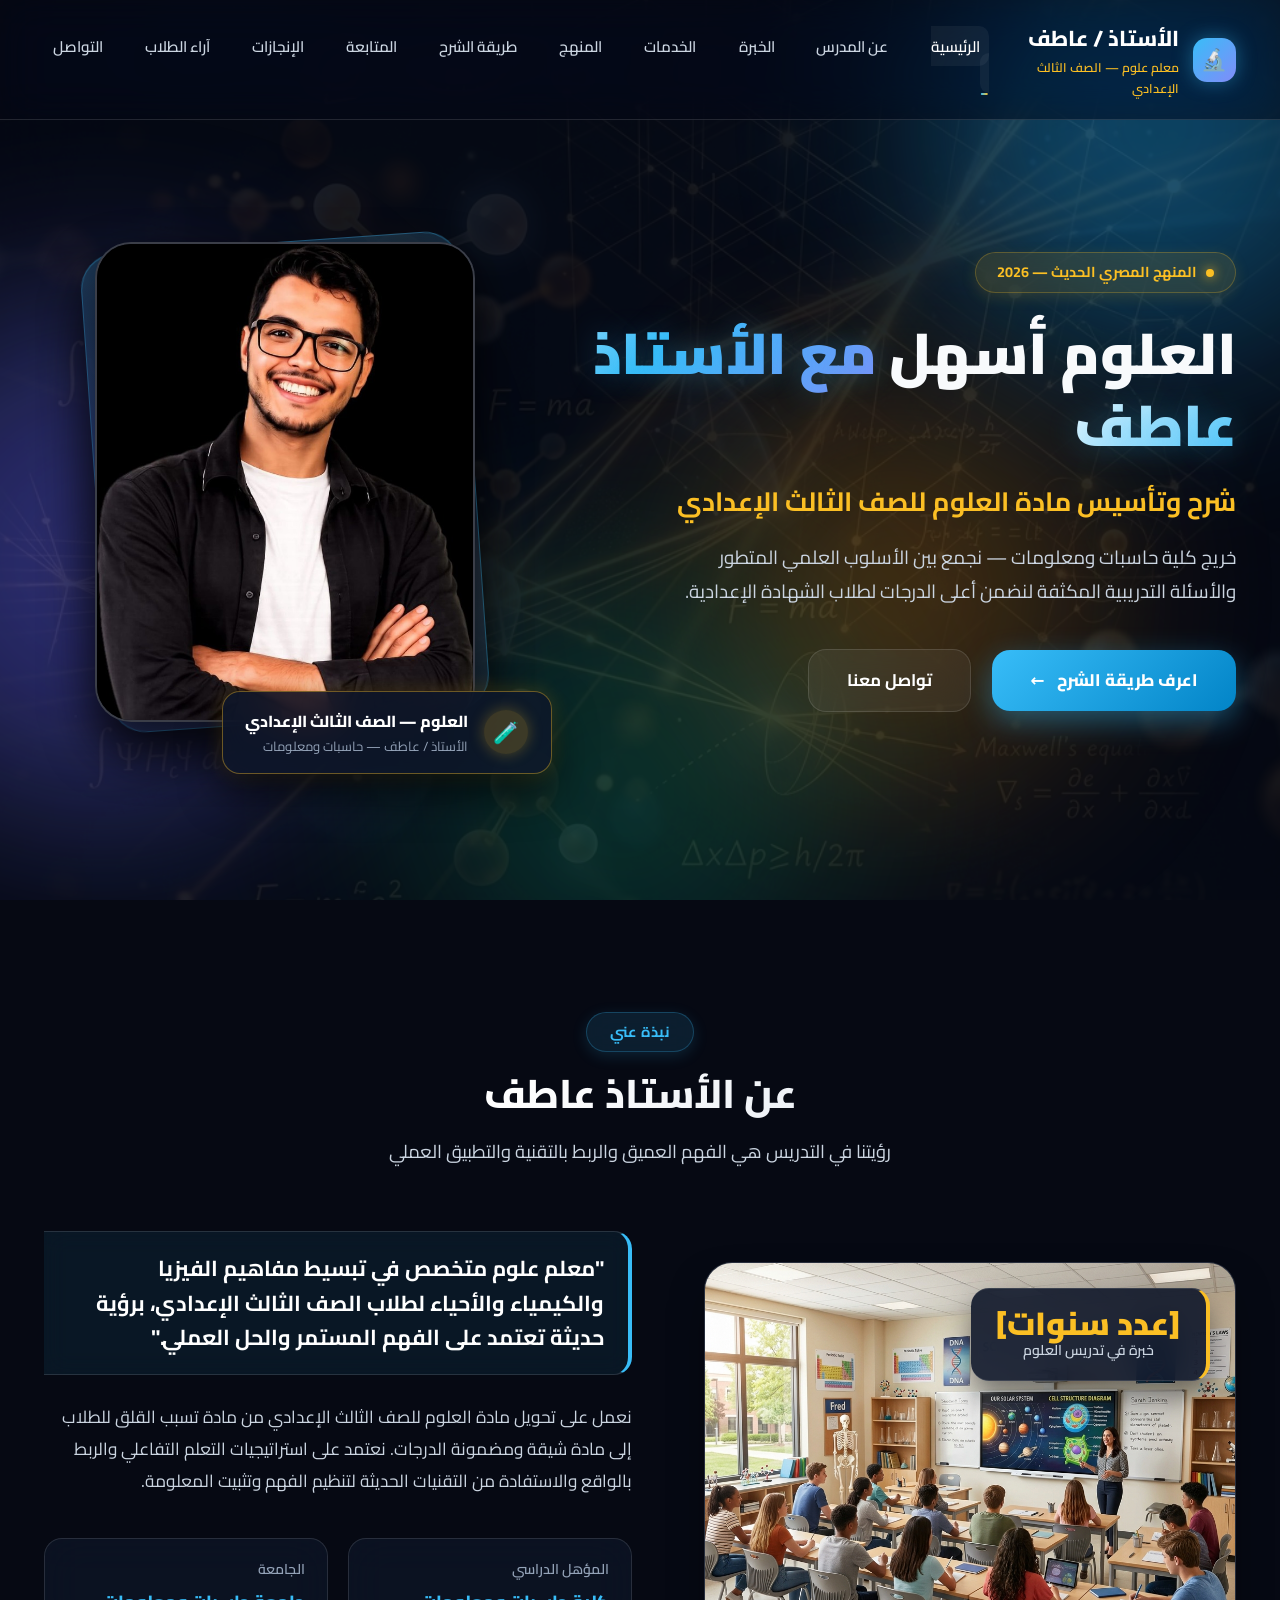
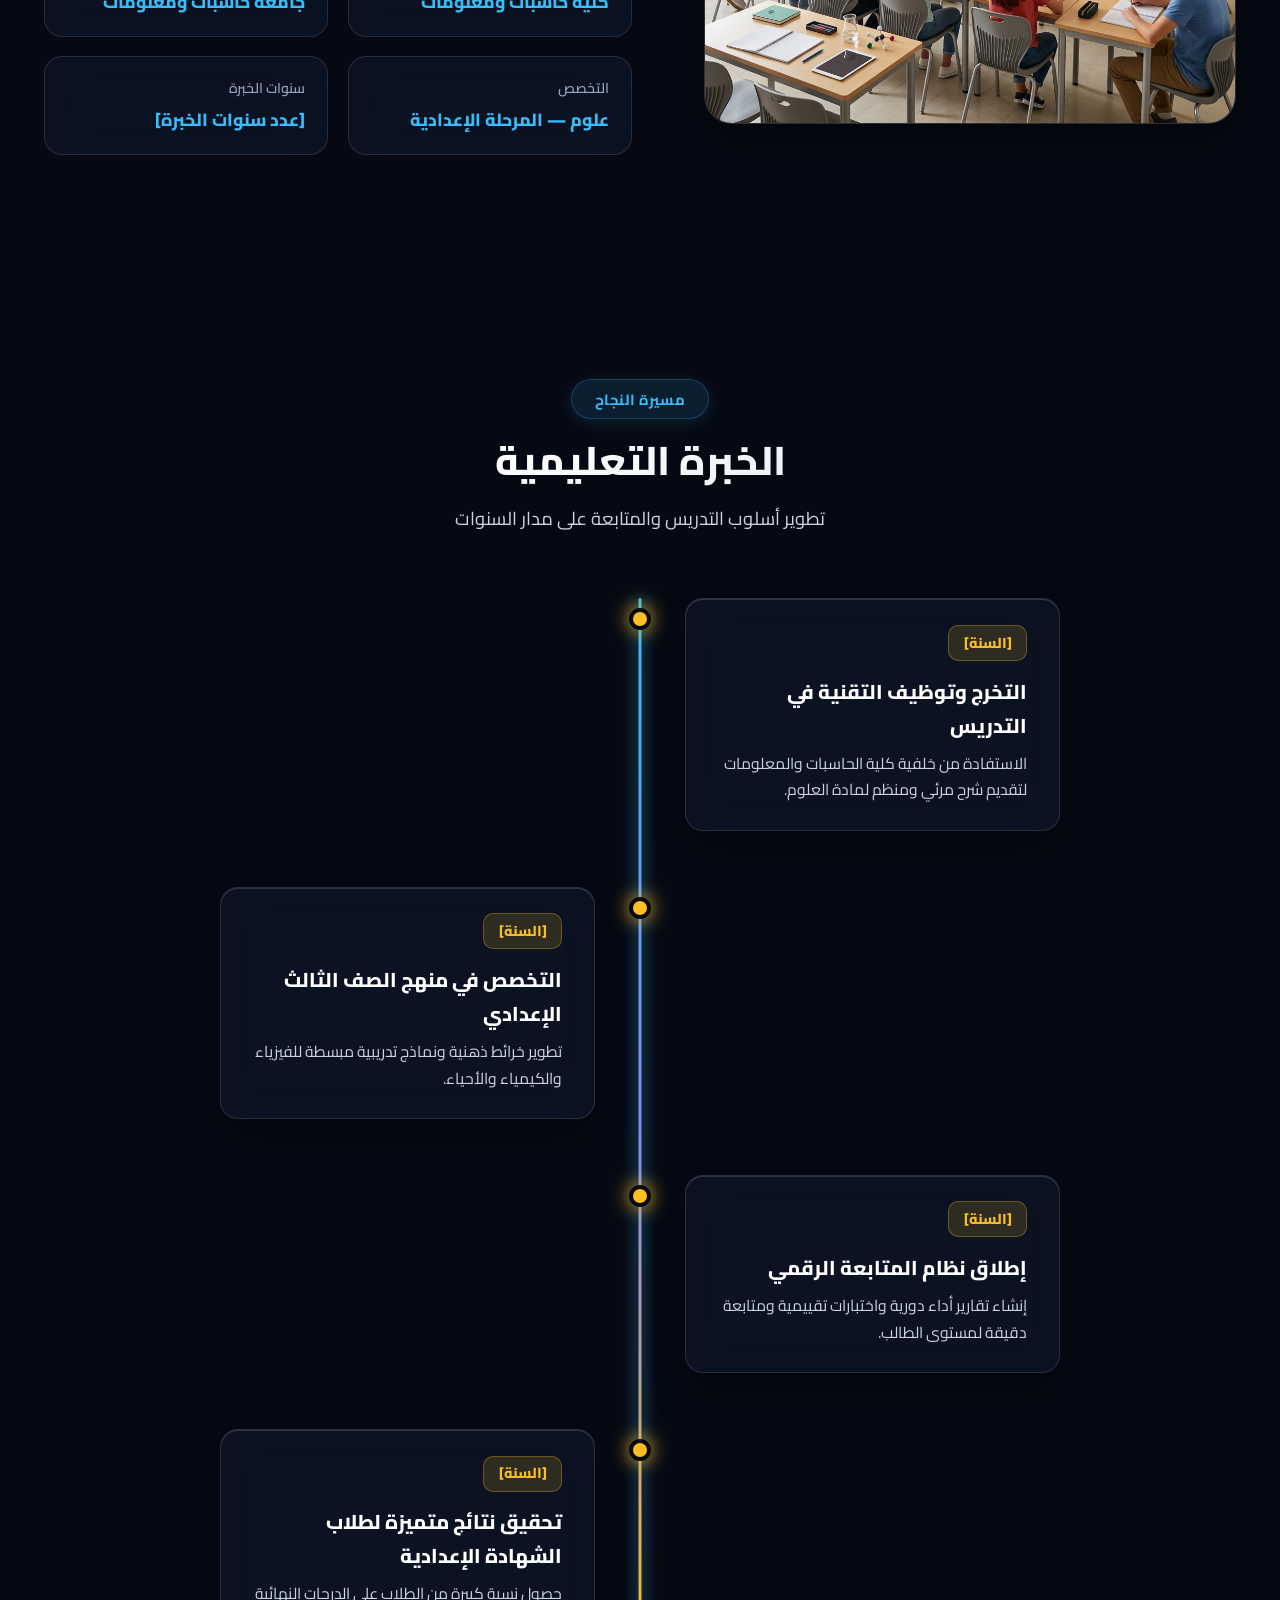
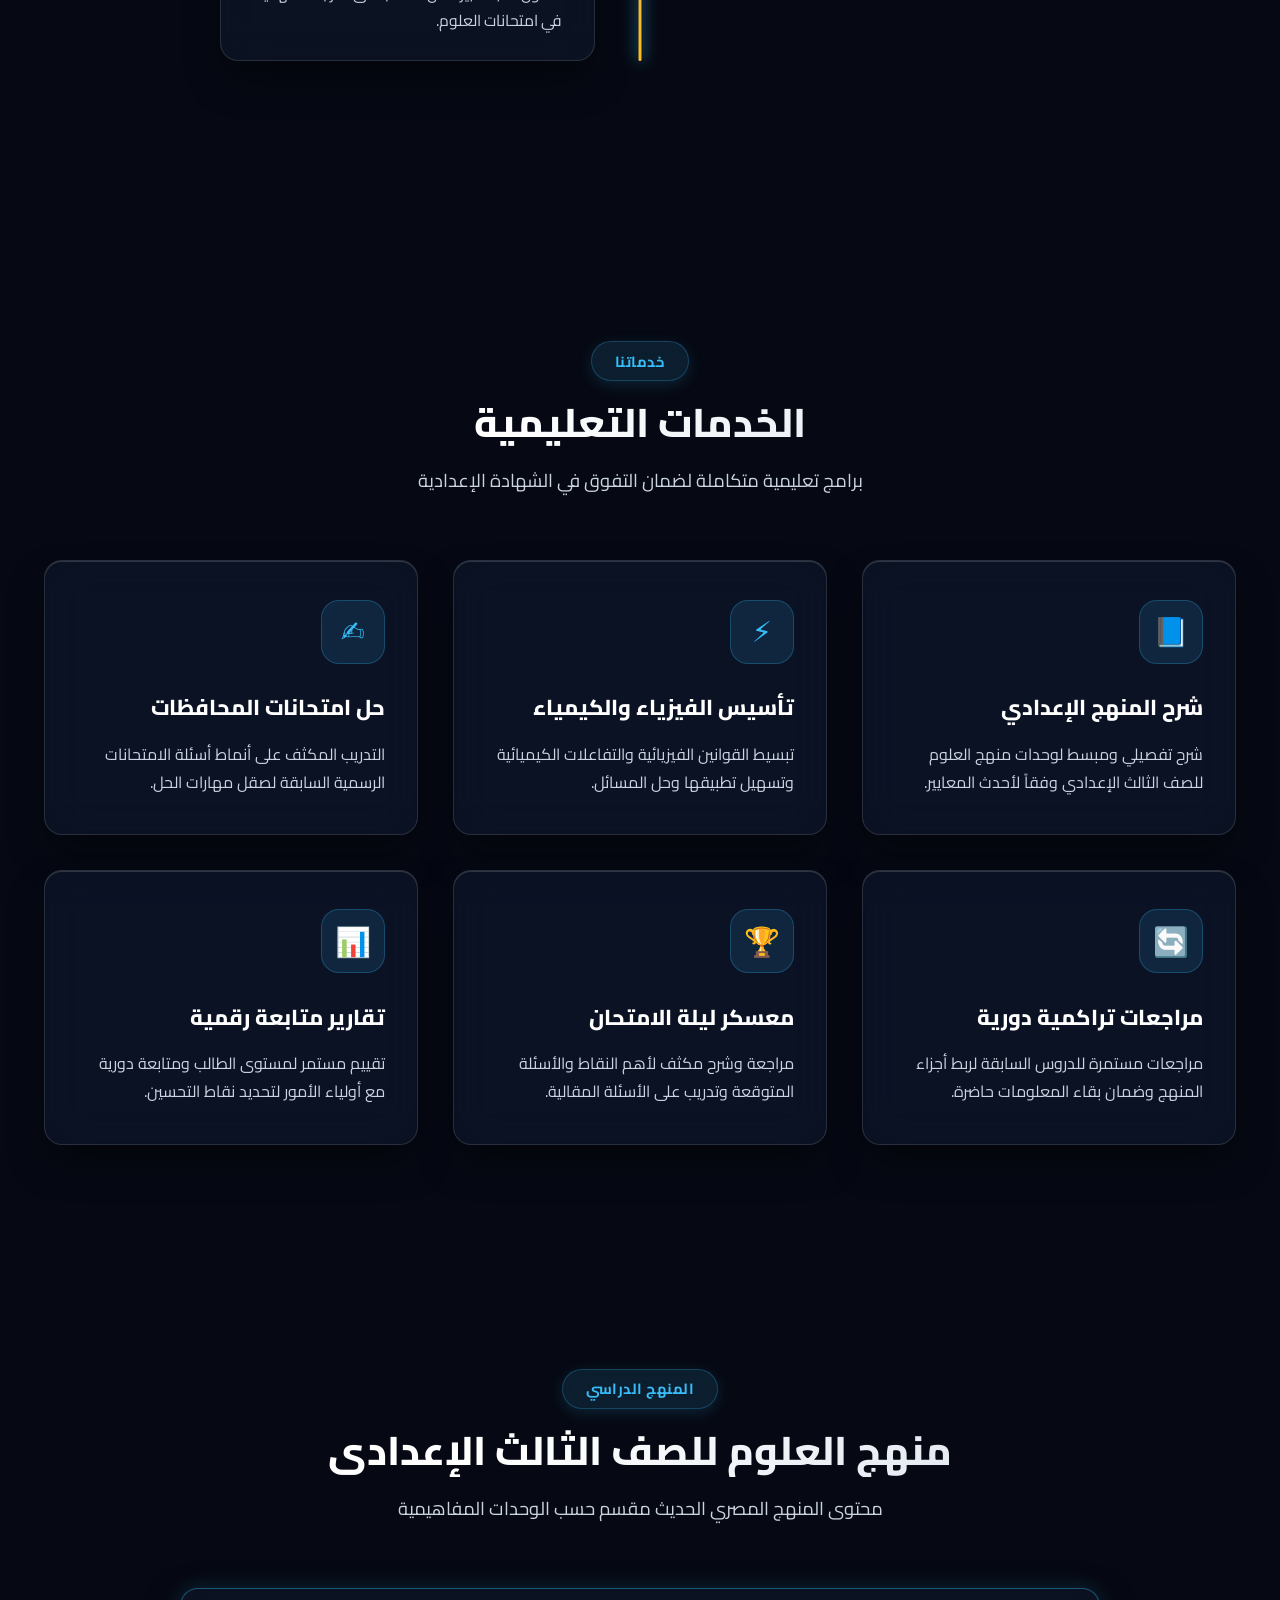
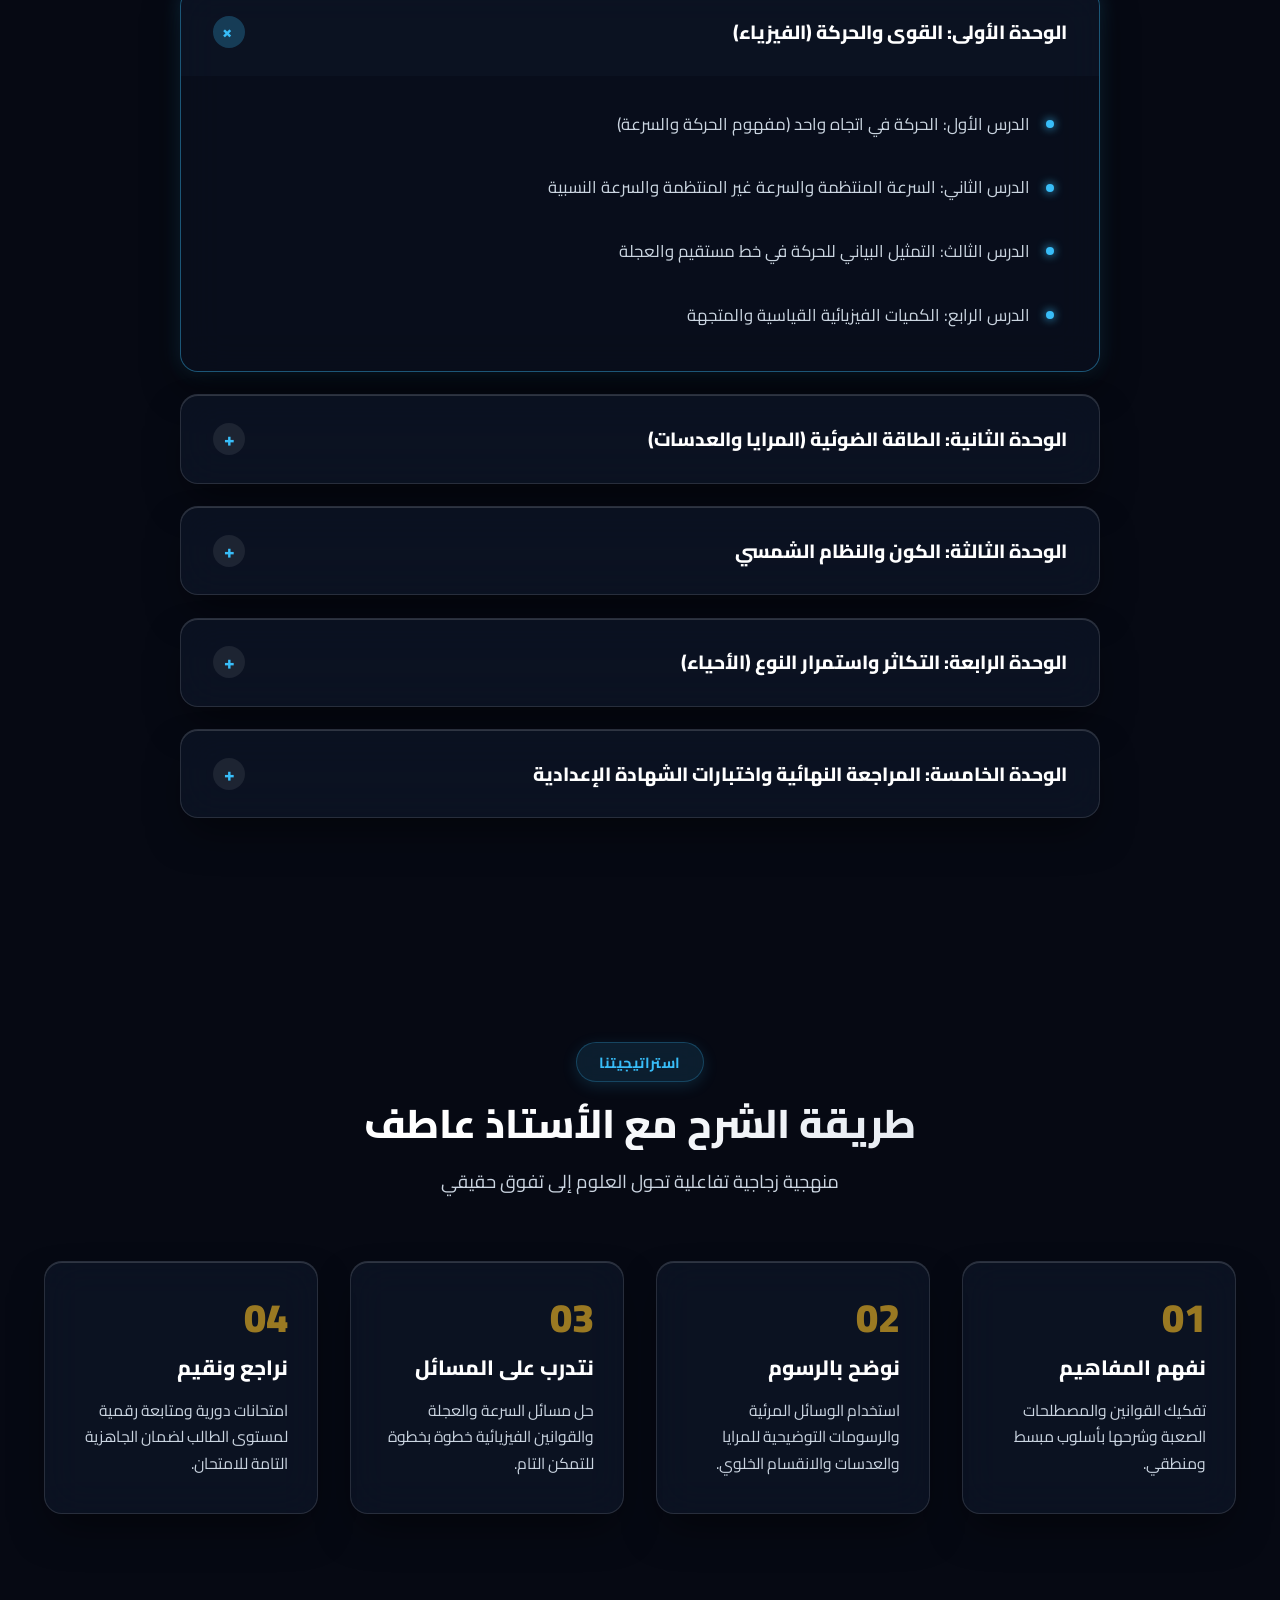
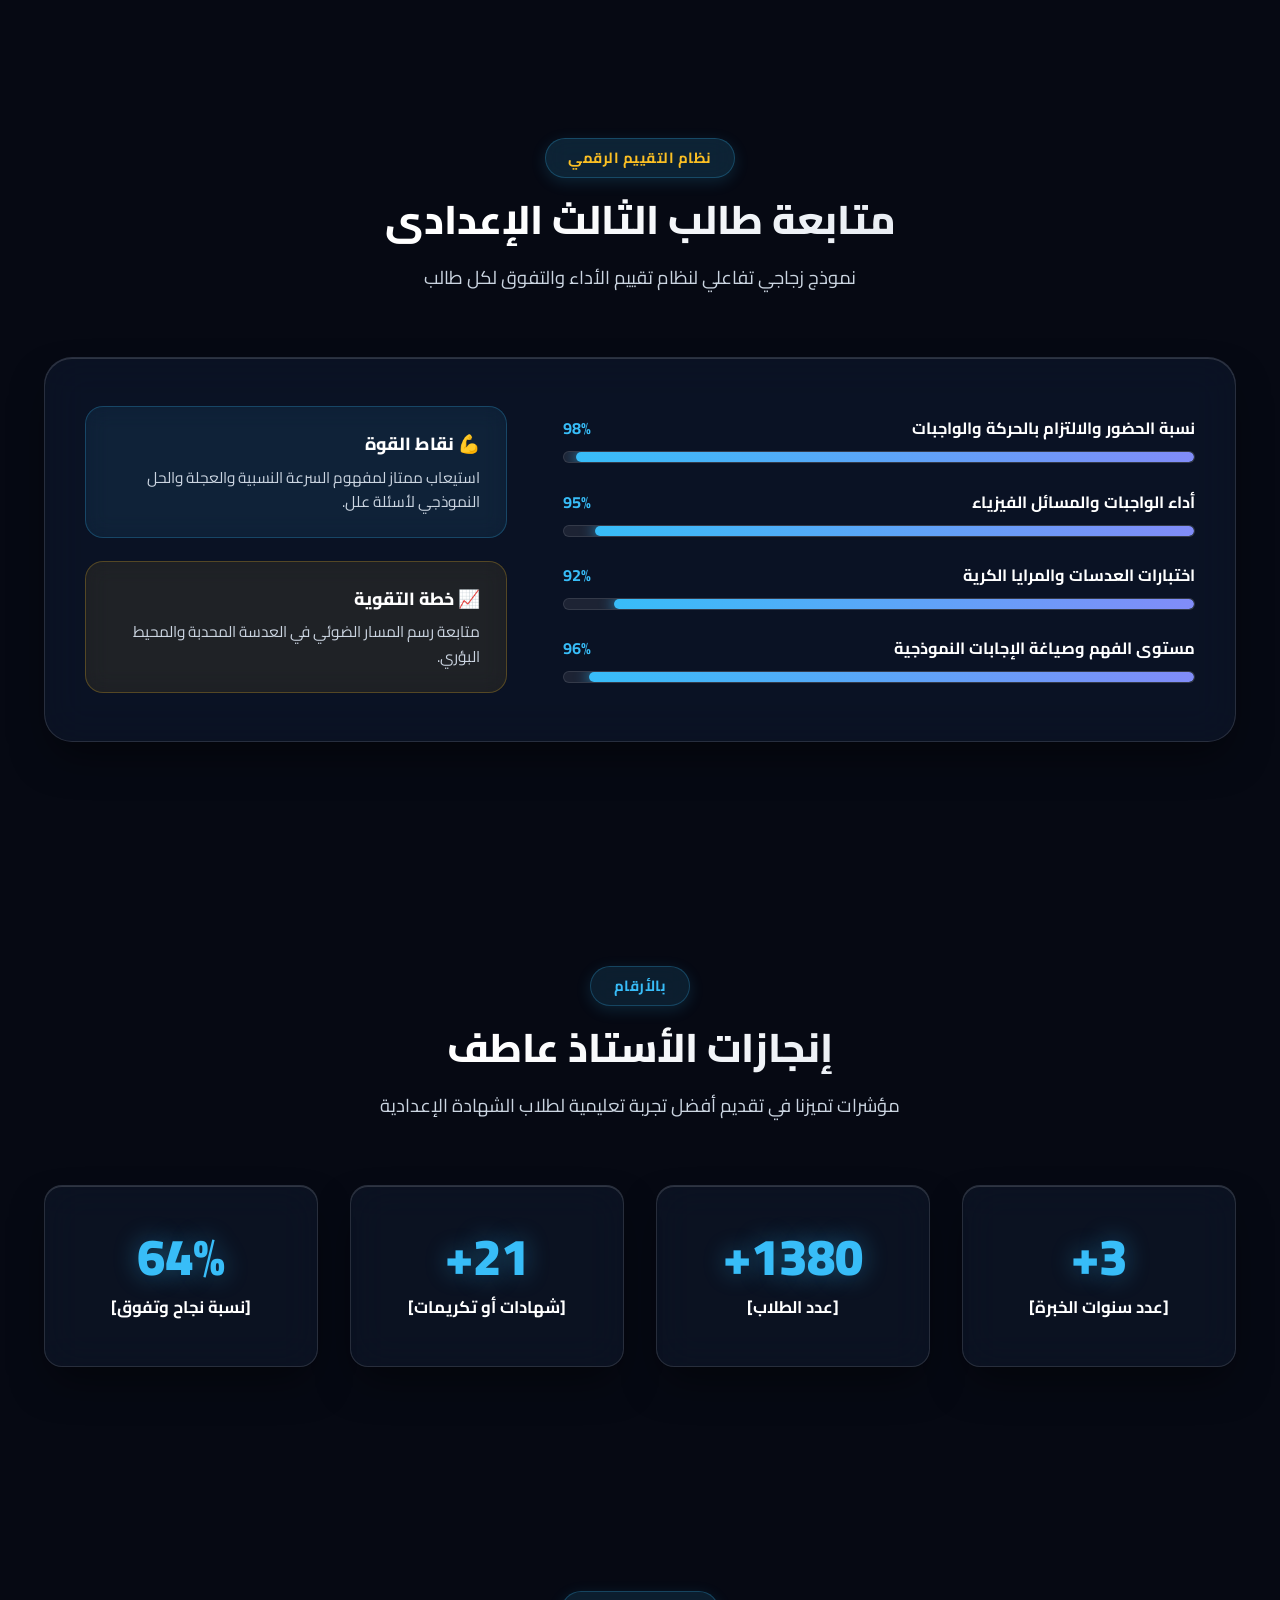
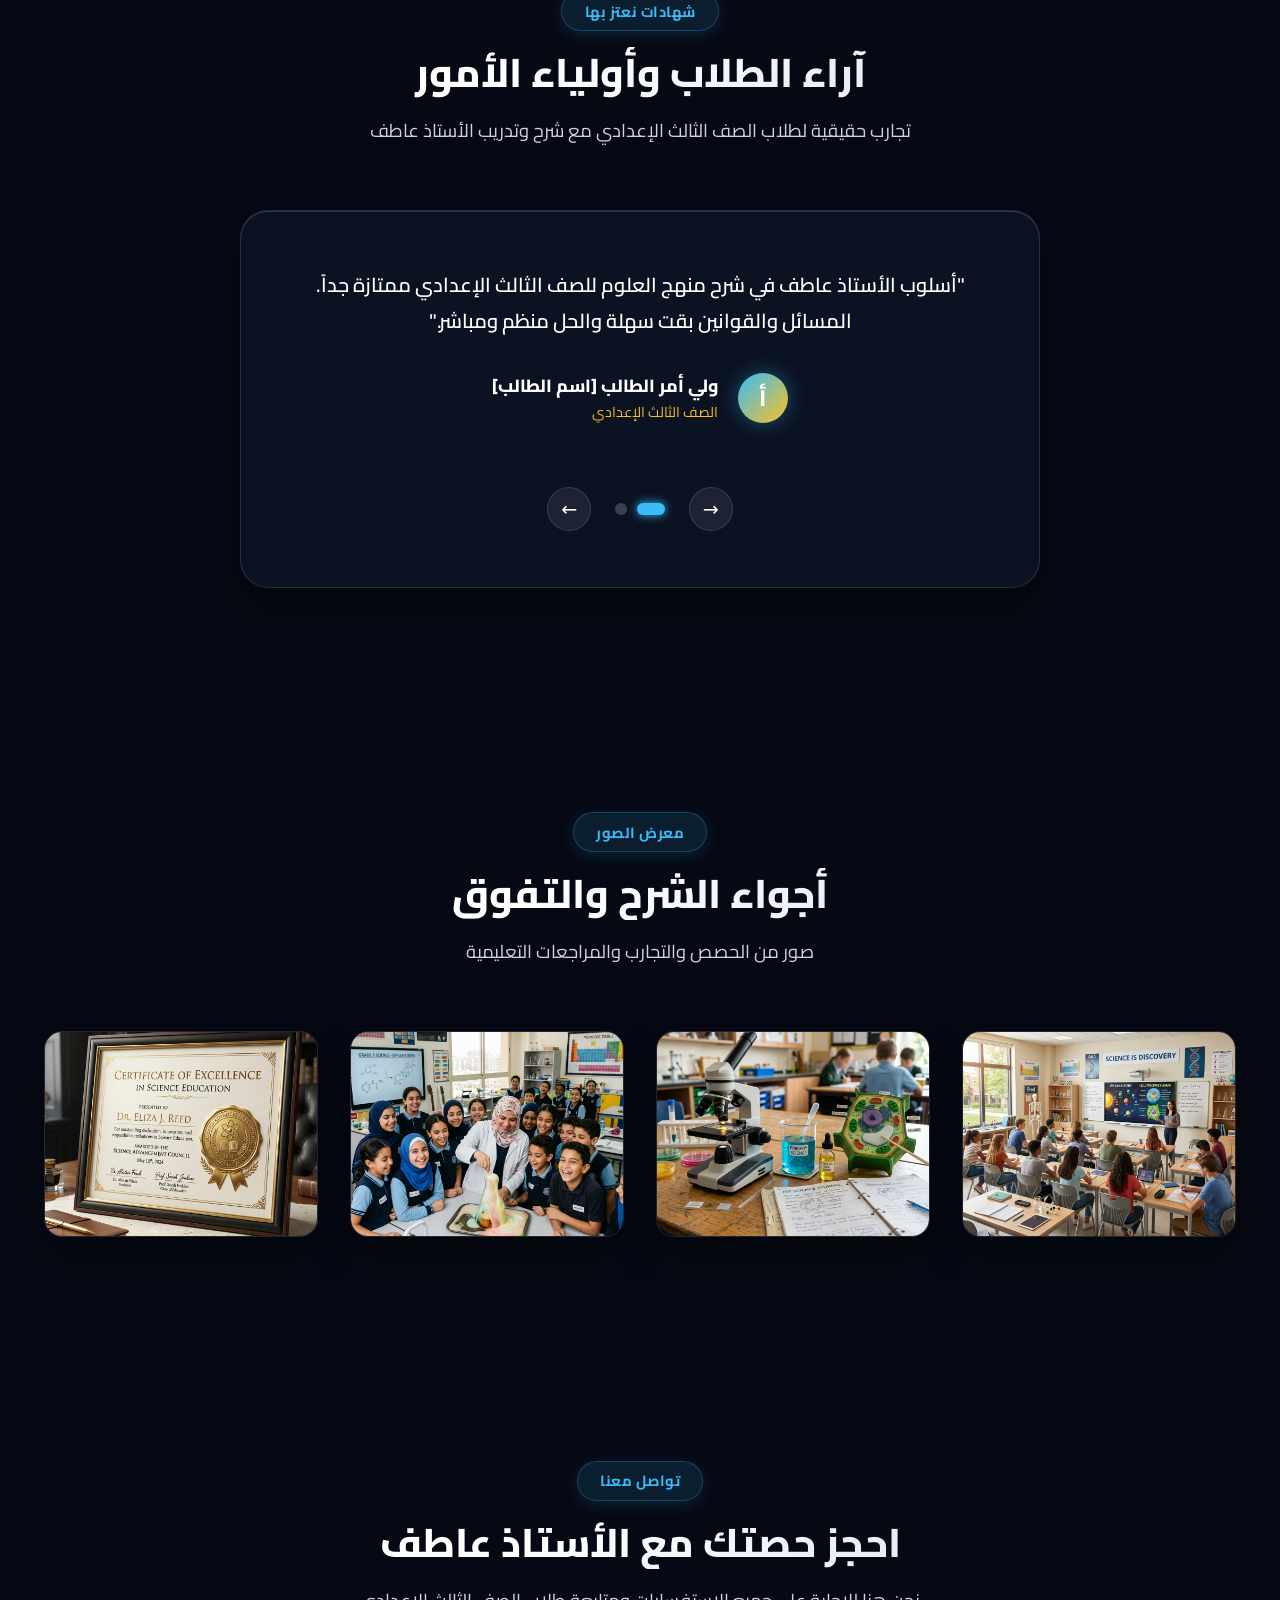
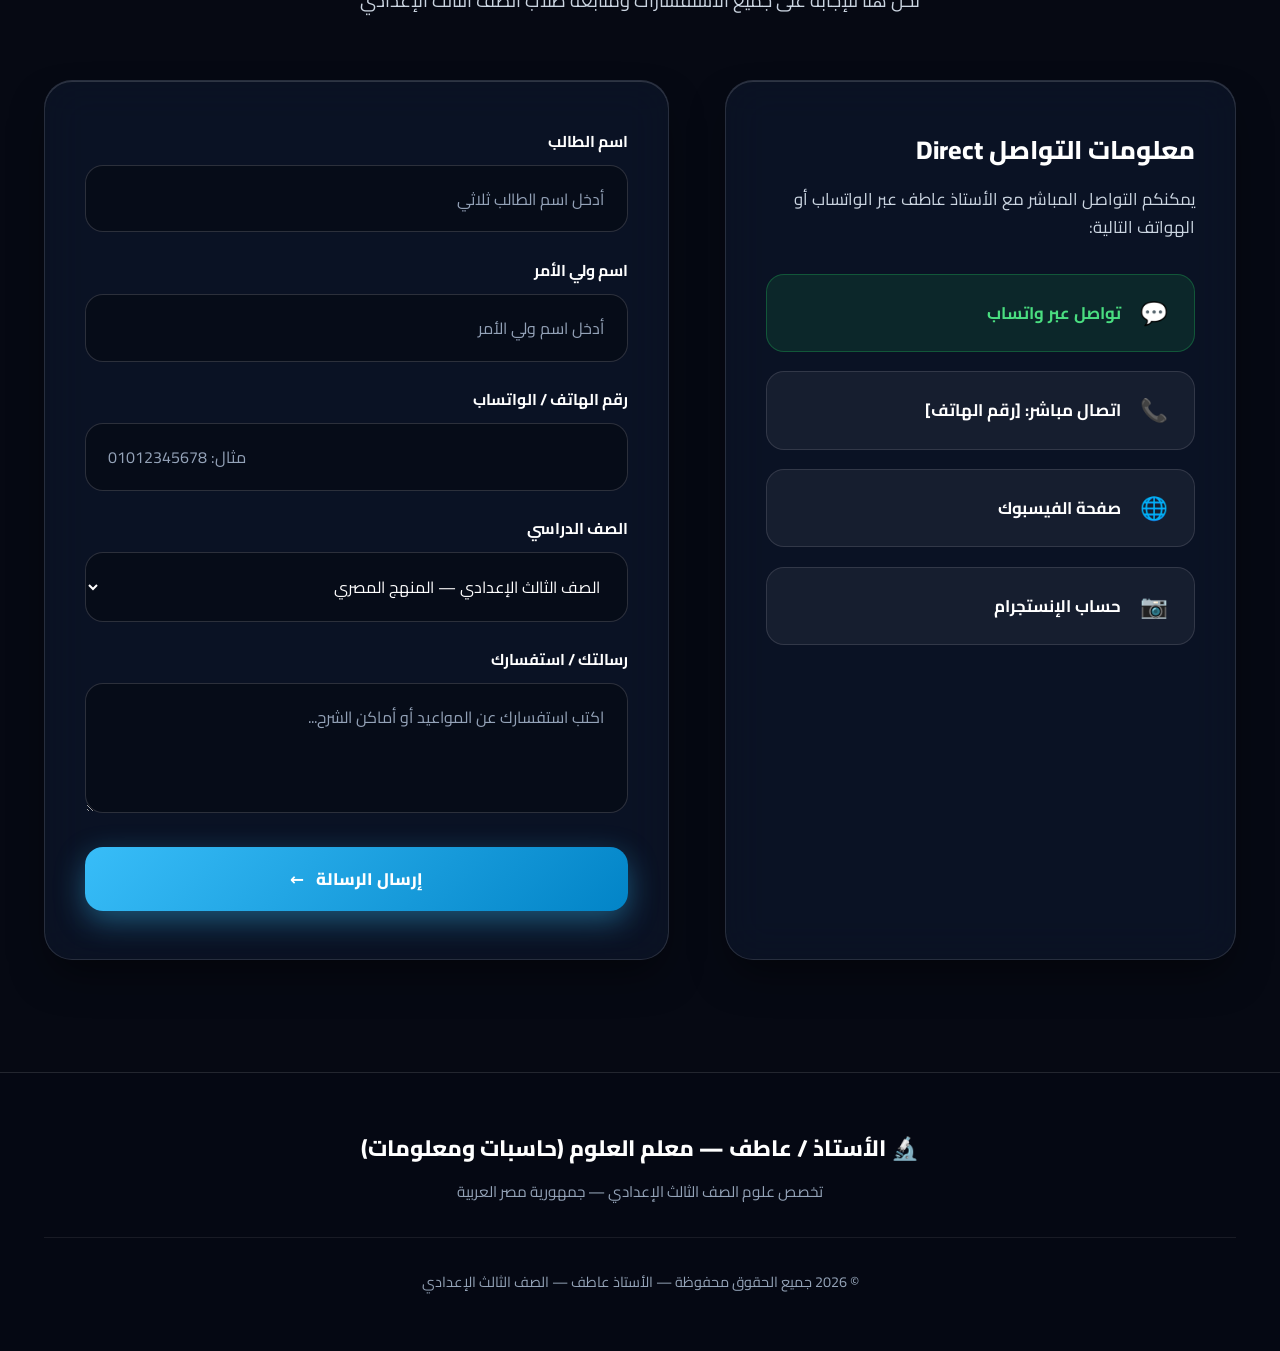
==== commit 46756c87: "feat: initialize portfolio project with base HTML structure and liquid glass CSS theme" ====
--- a/science-teacher-portfolio/index.html
+++ b/science-teacher-portfolio/index.html
@@ -72,7 +72,8 @@
                     شرح وتأسيس مادة العلوم للصف الثالث الإعدادي
                 </h2>
                 <p class="hero-description">
-                    خريج كلية حاسبات ومعلومات — نجمع بين الأسلوب العلمي المتطور والأسئلة التدريبية المكثفة لنضمن أعلى الدرجات لطلاب الشهادة الإعدادية.
+                    خريج كلية حاسبات ومعلومات — نجمع بين الأسلوب العلمي المتطور والأسئلة التدريبية المكثفة لنضمن أعلى
+                    الدرجات لطلاب الشهادة الإعدادية.
                 </p>
 
                 <div class="hero-actions">
@@ -123,11 +124,14 @@
 
                 <div class="about-content fade-up">
                     <div class="about-quote">
-                        "معلم علوم متخصص في تبسيط مفاهيم الفيزيا والكيمياء والأحياء لطلاب الصف الثالث الإعدادي، برؤية حديثة تعتمد على الفهم المستمر والحل العملي."
+                        "معلم علوم متخصص في تبسيط مفاهيم الفيزيا والكيمياء والأحياء لطلاب الصف الثالث الإعدادي، برؤية
+                        حديثة تعتمد على الفهم المستمر والحل العملي."
                     </div>
 
                     <p class="about-paragraph">
-                        نعمل على تحويل مادة العلوم للصف الثالث الإعدادي من مادة تسبب القلق للطلاب إلى مادة شيقة ومضمونة الدرجات. نعتمد على استراتيجيات التعلم التفاعلي والربط بالواقع والاستفادة من التقنيات الحديثة لتنظيم الفهم وتثبيت المعلومة.
+                        نعمل على تحويل مادة العلوم للصف الثالث الإعدادي من مادة تسبب القلق للطلاب إلى مادة شيقة ومضمونة
+                        الدرجات. نعتمد على استراتيجيات التعلم التفاعلي والربط بالواقع والاستفادة من التقنيات الحديثة
+                        لتنظيم الفهم وتثبيت المعلومة.
                     </p>
 
                     <div class="about-info-list">
@@ -169,7 +173,8 @@
                     <div class="timeline-content">
                         <span class="timeline-year">[السنة]</span>
                         <h3 class="timeline-title">التخرج وتوظيف التقنية في التدريس</h3>
-                        <p class="timeline-desc">الاستفادة من خلفية كلية الحاسبات والمعلومات لتقديم شرح مرئي ومنظم لمادة العلوم.</p>
+                        <p class="timeline-desc">الاستفادة من خلفية كلية الحاسبات والمعلومات لتقديم شرح مرئي ومنظم لمادة
+                            العلوم.</p>
                     </div>
                 </div>
 
@@ -187,7 +192,8 @@
                     <div class="timeline-content">
                         <span class="timeline-year">[السنة]</span>
                         <h3 class="timeline-title">إطلاق نظام المتابعة الرقمي</h3>
-                        <p class="timeline-desc">إنشاء تقارير أداء دورية واختبارات تقييمية ومتابعة دقيقة لمستوى الطالب.</p>
+                        <p class="timeline-desc">إنشاء تقارير أداء دورية واختبارات تقييمية ومتابعة دقيقة لمستوى الطالب.
+                        </p>
                     </div>
                 </div>
 
@@ -217,37 +223,43 @@
                 <div class="service-card fade-up">
                     <div class="service-icon-box">📘</div>
                     <h3 class="service-title">شرح المنهج الإعدادي</h3>
-                    <p class="service-text">شرح تفصيلي ومبسط لوحدات منهج العلوم للصف الثالث الإعدادي وفقاً لأحدث المعايير.</p>
+                    <p class="service-text">شرح تفصيلي ومبسط لوحدات منهج العلوم للصف الثالث الإعدادي وفقاً لأحدث
+                        المعايير.</p>
                 </div>
 
                 <div class="service-card fade-up">
                     <div class="service-icon-box">⚡</div>
                     <h3 class="service-title">تأسيس الفيزياء والكيمياء</h3>
-                    <p class="service-text">تبسيط القوانين الفيزيائية والتفاعلات الكيميائية وتسهيل تطبيقها وحل المسائل.</p>
+                    <p class="service-text">تبسيط القوانين الفيزيائية والتفاعلات الكيميائية وتسهيل تطبيقها وحل المسائل.
+                    </p>
                 </div>
 
                 <div class="service-card fade-up">
                     <div class="service-icon-box">✍️</div>
                     <h3 class="service-title">حل امتحانات المحافظات</h3>
-                    <p class="service-text">التدريب المكثف على أنماط أسئلة الامتحانات الرسمية السابقة لصقل مهارات الحل.</p>
+                    <p class="service-text">التدريب المكثف على أنماط أسئلة الامتحانات الرسمية السابقة لصقل مهارات الحل.
+                    </p>
                 </div>
 
                 <div class="service-card fade-up">
                     <div class="service-icon-box">🔄</div>
                     <h3 class="service-title">مراجعات تراكمية دورية</h3>
-                    <p class="service-text">مراجعات مستمرة للدروس السابقة لربط أجزاء المنهج وضمان بقاء المعلومات حاضرة.</p>
+                    <p class="service-text">مراجعات مستمرة للدروس السابقة لربط أجزاء المنهج وضمان بقاء المعلومات حاضرة.
+                    </p>
                 </div>
 
                 <div class="service-card fade-up">
                     <div class="service-icon-box">🏆</div>
                     <h3 class="service-title">معسكر ليلة الامتحان</h3>
-                    <p class="service-text">مراجعة وشرح مكثف لأهم النقاط والأسئلة المتوقعة وتدريب على الأسئلة المقالية.</p>
+                    <p class="service-text">مراجعة وشرح مكثف لأهم النقاط والأسئلة المتوقعة وتدريب على الأسئلة المقالية.
+                    </p>
                 </div>
 
                 <div class="service-card fade-up">
                     <div class="service-icon-box">📊</div>
                     <h3 class="service-title">تقارير متابعة رقمية</h3>
-                    <p class="service-text">تقييم مستمر لمستوى الطالب ومتابعة دورية مع أولياء الأمور لتحديد نقاط التحسين.</p>
+                    <p class="service-text">تقييم مستمر لمستوى الطالب ومتابعة دورية مع أولياء الأمور لتحديد نقاط
+                        التحسين.</p>
                 </div>
             </div>
         </div>
@@ -398,7 +410,8 @@
                 <div class="method-card fade-up">
                     <div class="method-step">02</div>
                     <h3 class="method-title">نوضح بالرسوم</h3>
-                    <p class="method-desc">استخدام الوسائل المرئية والرسومات التوضيحية للمرايا والعدسات والانقسام الخلوي.</p>
+                    <p class="method-desc">استخدام الوسائل المرئية والرسومات التوضيحية للمرايا والعدسات والانقسام
+                        الخلوي.</p>
                 </div>
 
                 <div class="method-card fade-up">
@@ -410,7 +423,8 @@
                 <div class="method-card fade-up">
                     <div class="method-step">04</div>
                     <h3 class="method-title">نراجع ونقيم</h3>
-                    <p class="method-desc">امتحانات دورية ومتابعة رقمية لمستوى الطالب لضمان الجاهزية التامة للامتحان.</p>
+                    <p class="method-desc">امتحانات دورية ومتابعة رقمية لمستوى الطالب لضمان الجاهزية التامة للامتحان.
+                    </p>
                 </div>
             </div>
         </div>
@@ -421,7 +435,8 @@
     <section id="followup" class="section followup">
         <div class="container">
             <div class="section-header fade-up">
-                <span class="section-tag" style="background: rgba(56, 189, 248, 0.15); color: var(--gold-accent);">نظام التقييم الرقمي</span>
+                <span class="section-tag" style="background: rgba(56, 189, 248, 0.15); color: var(--gold-accent);">نظام
+                    التقييم الرقمي</span>
                 <h2 class="section-title">متابعة طالب الثالث الإعدادي</h2>
                 <p class="section-description">نموذج زجاجي تفاعلي لنظام تقييم الأداء والتفوق لكل طالب</p>
             </div>
@@ -472,7 +487,8 @@
                 <div class="followup-notes-box">
                     <div class="followup-note-card">
                         <div class="note-card-title">💪 نقاط القوة</div>
-                        <div class="note-card-desc">استيعاب ممتاز لمفهوم السرعة النسبية والعجلة والحل النموذجي لأسئلة علل.</div>
+                        <div class="note-card-desc">استيعاب ممتاز لمفهوم السرعة النسبية والعجلة والحل النموذجي لأسئلة
+                            علل.</div>
                     </div>
 
                     <div class="followup-note-card warning">
@@ -496,7 +512,7 @@
 
             <div class="achievements-grid">
                 <div class="achievement-card fade-up">
-                    <span class="counter-num" data-target="10" data-suffix="+">+0</span>
+                    <span class="counter-num" data-target="3" data-suffix="+">+0</span>
                     <span class="counter-label">[عدد سنوات الخبرة]</span>
                 </div>
 
@@ -511,7 +527,7 @@
                 </div>
 
                 <div class="achievement-card fade-up">
-                    <span class="counter-num" data-target="99" data-suffix="%">%0</span>
+                    <span class="counter-num" data-target="92" data-suffix="%">%0</span>
                     <span class="counter-label">[نسبة نجاح وتفوق]</span>
                 </div>
             </div>
@@ -532,7 +548,8 @@
                 <div class="testimonial-track">
                     <div class="testimonial-slide active">
                         <div class="testimonial-quote">
-                            "أسلوب الأستاذ عاطف في شرح منهج العلوم للصف الثالث الإعدادي ممتازة جداً. المسائل والقوانين بقت سهلة والحل منظم ومباشر."
+                            "أسلوب الأستاذ عاطف في شرح منهج العلوم للصف الثالث الإعدادي ممتازة جداً. المسائل والقوانين
+                            بقت سهلة والحل منظم ومباشر."
                         </div>
                         <div class="testimonial-author">
                             <div class="author-avatar">أ</div>
@@ -545,7 +562,8 @@
 
                     <div class="testimonial-slide">
                         <div class="testimonial-quote">
-                            "الربط بالتطبيقات التكنولوجية والمتابعة الرقمية خلت ابننا يفهم الفيزياء والكيمياء بسهولة ويقفل امتحان العلوم."
+                            "الربط بالتطبيقات التكنولوجية والمتابعة الرقمية خلت ابننا يفهم الفيزياء والكيمياء بسهولة
+                            ويقفل امتحان العلوم."
                         </div>
                         <div class="testimonial-author">
                             <div class="author-avatar">م</div>
@@ -624,7 +642,8 @@
             <div class="section-header fade-up">
                 <span class="section-tag">تواصل معنا</span>
                 <h2 class="section-title">احجز حصتك مع الأستاذ عاطف</h2>
-                <p class="section-description">نحن هنا للإجابة على جميع الاستفسارات ومتابعة طلاب الصف الثالث الإعدادي</p>
+                <p class="section-description">نحن هنا للإجابة على جميع الاستفسارات ومتابعة طلاب الصف الثالث الإعدادي
+                </p>
             </div>
 
             <div class="contact-grid">
--- a/science-teacher-portfolio/style.css
+++ b/science-teacher-portfolio/style.css
@@ -12,7 +12,7 @@
     --bg-dark-alt: #0a0e1a;
     --bg-card: rgba(15, 23, 42, 0.65);
     --bg-card-hover: rgba(26, 38, 66, 0.75);
-    
+
     /* Neon Liquid Accents */
     --cyan-accent: #38bdf8;
     --cyan-glow: rgba(56, 189, 248, 0.35);
@@ -20,24 +20,24 @@
     --gold-accent: #fbbf24;
     --gold-glow: rgba(251, 191, 36, 0.35);
     --emerald-accent: #34d399;
-    
+
     /* Text Colors */
     --text-primary: #f8fafc;
     --text-muted: #cbd5e1;
     --text-light: #94a3b8;
-    
+
     /* Glass Borders & Shadows */
     --glass-border: 1px solid rgba(255, 255, 255, 0.12);
     --glass-border-bright: 1px solid rgba(56, 189, 248, 0.4);
     --glass-shadow: 0 20px 40px -10px rgba(0, 0, 0, 0.5), inset 0 1px 0 rgba(255, 255, 255, 0.15);
     --glass-glow-shadow: 0 0 30px rgba(56, 189, 248, 0.25);
-    
+
     /* Radius & Physics */
     --radius-sm: 10px;
     --radius-md: 18px;
     --radius-lg: 28px;
     --radius-full: 9999px;
-    
+
     --font-main: 'Cairo', 'Tajawal', system-ui, -apple-system, sans-serif;
     --transition-fast: 0.25s cubic-bezier(0.4, 0, 0.2, 1);
     --transition-normal: 0.4s cubic-bezier(0.16, 1, 0.3, 1);
@@ -136,9 +136,11 @@
     0% {
         transform: translate(0px, 0px) scale(1);
     }
+
     50% {
         transform: translate(60px, 40px) scale(1.15);
     }
+
     100% {
         transform: translate(-40px, 80px) scale(0.9);
     }
@@ -451,7 +453,7 @@
     left: -50%;
     width: 200%;
     height: 200%;
-    background: radial-gradient(circle, rgba(255,255,255,0.3) 0%, transparent 60%);
+    background: radial-gradient(circle, rgba(255, 255, 255, 0.3) 0%, transparent 60%);
     opacity: 0;
     transition: opacity var(--transition-fast);
 }
@@ -575,6 +577,7 @@
     0% {
         transform: rotate(-4deg) translateY(0px);
     }
+
     100% {
         transform: rotate(-2deg) translateY(-14px);
     }
@@ -584,6 +587,7 @@
     0% {
         transform: translateY(0px);
     }
+
     100% {
         transform: translateY(-10px);
     }
@@ -1596,6 +1600,7 @@
 
 /* ==================== RESPONSIVE MEDIA QUERIES ==================== */
 @media (max-width: 1024px) {
+
     .hero-grid,
     .about-grid,
     .contact-grid,
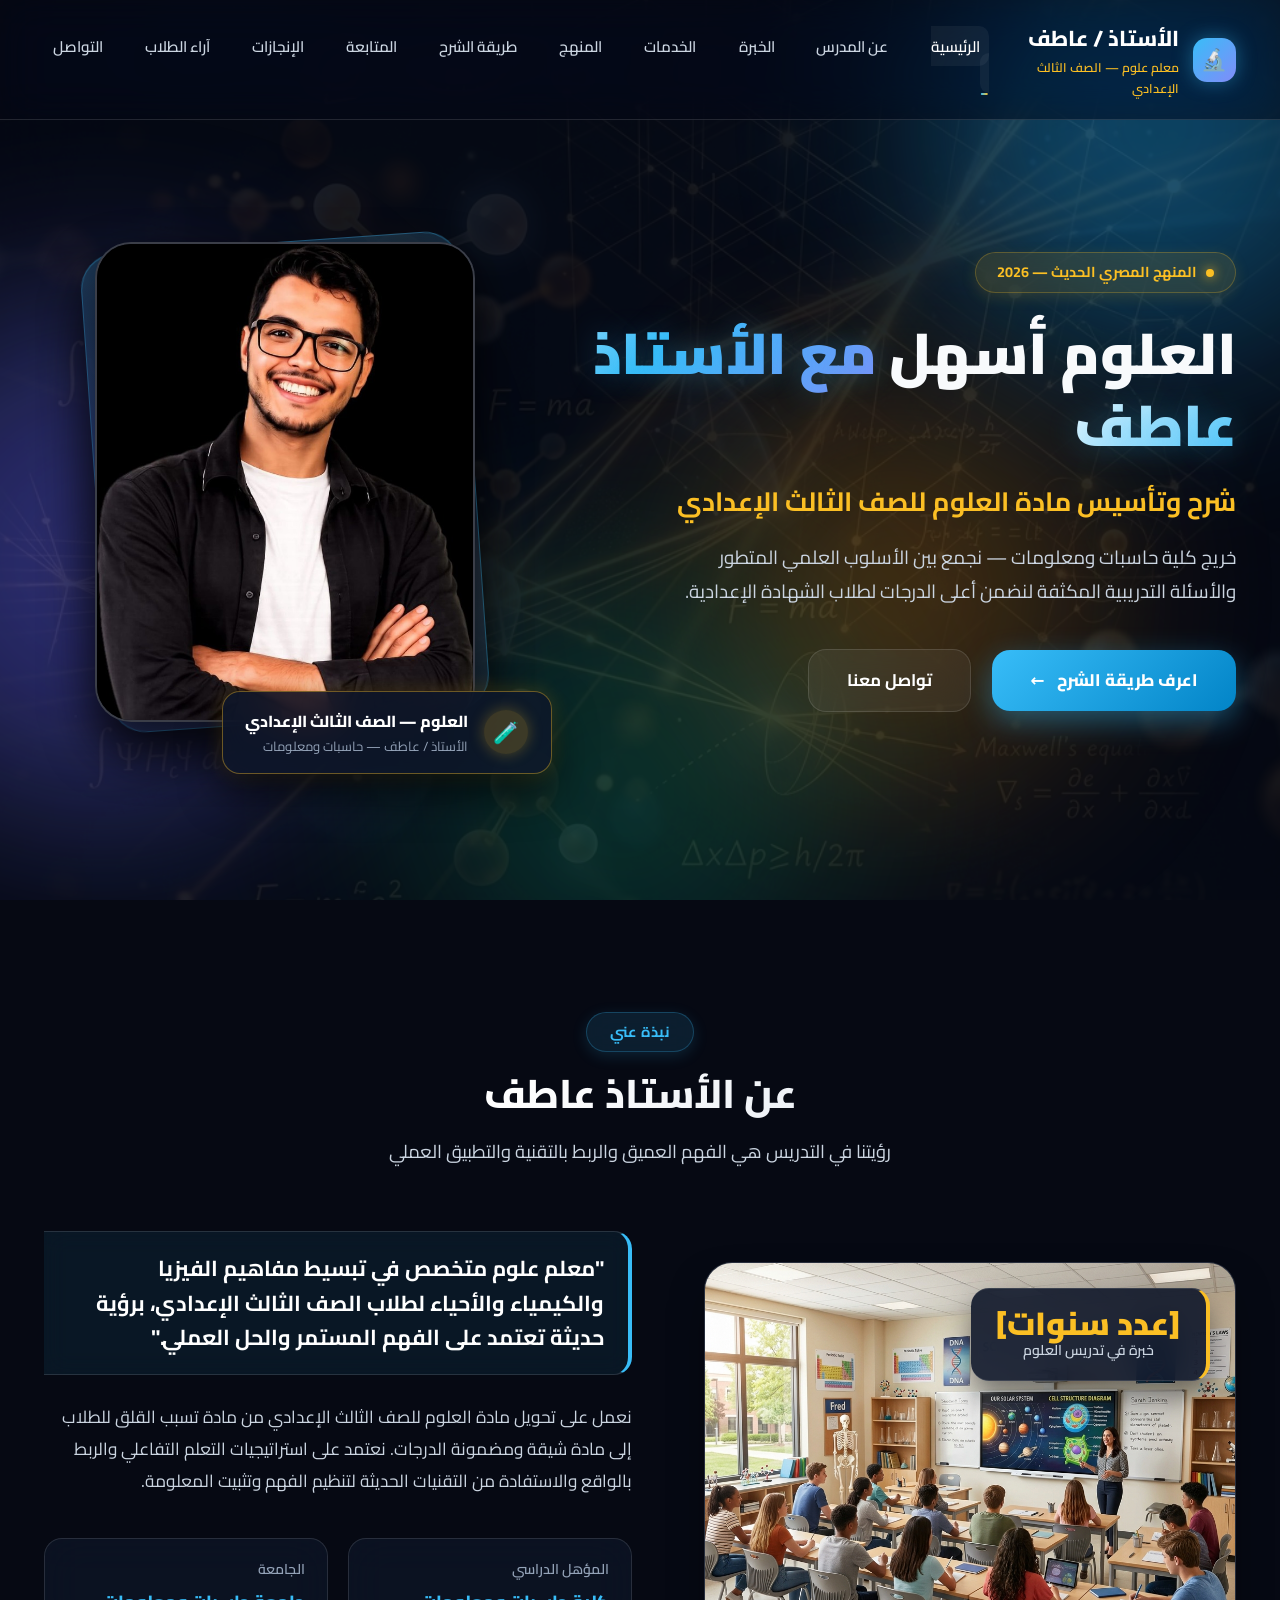
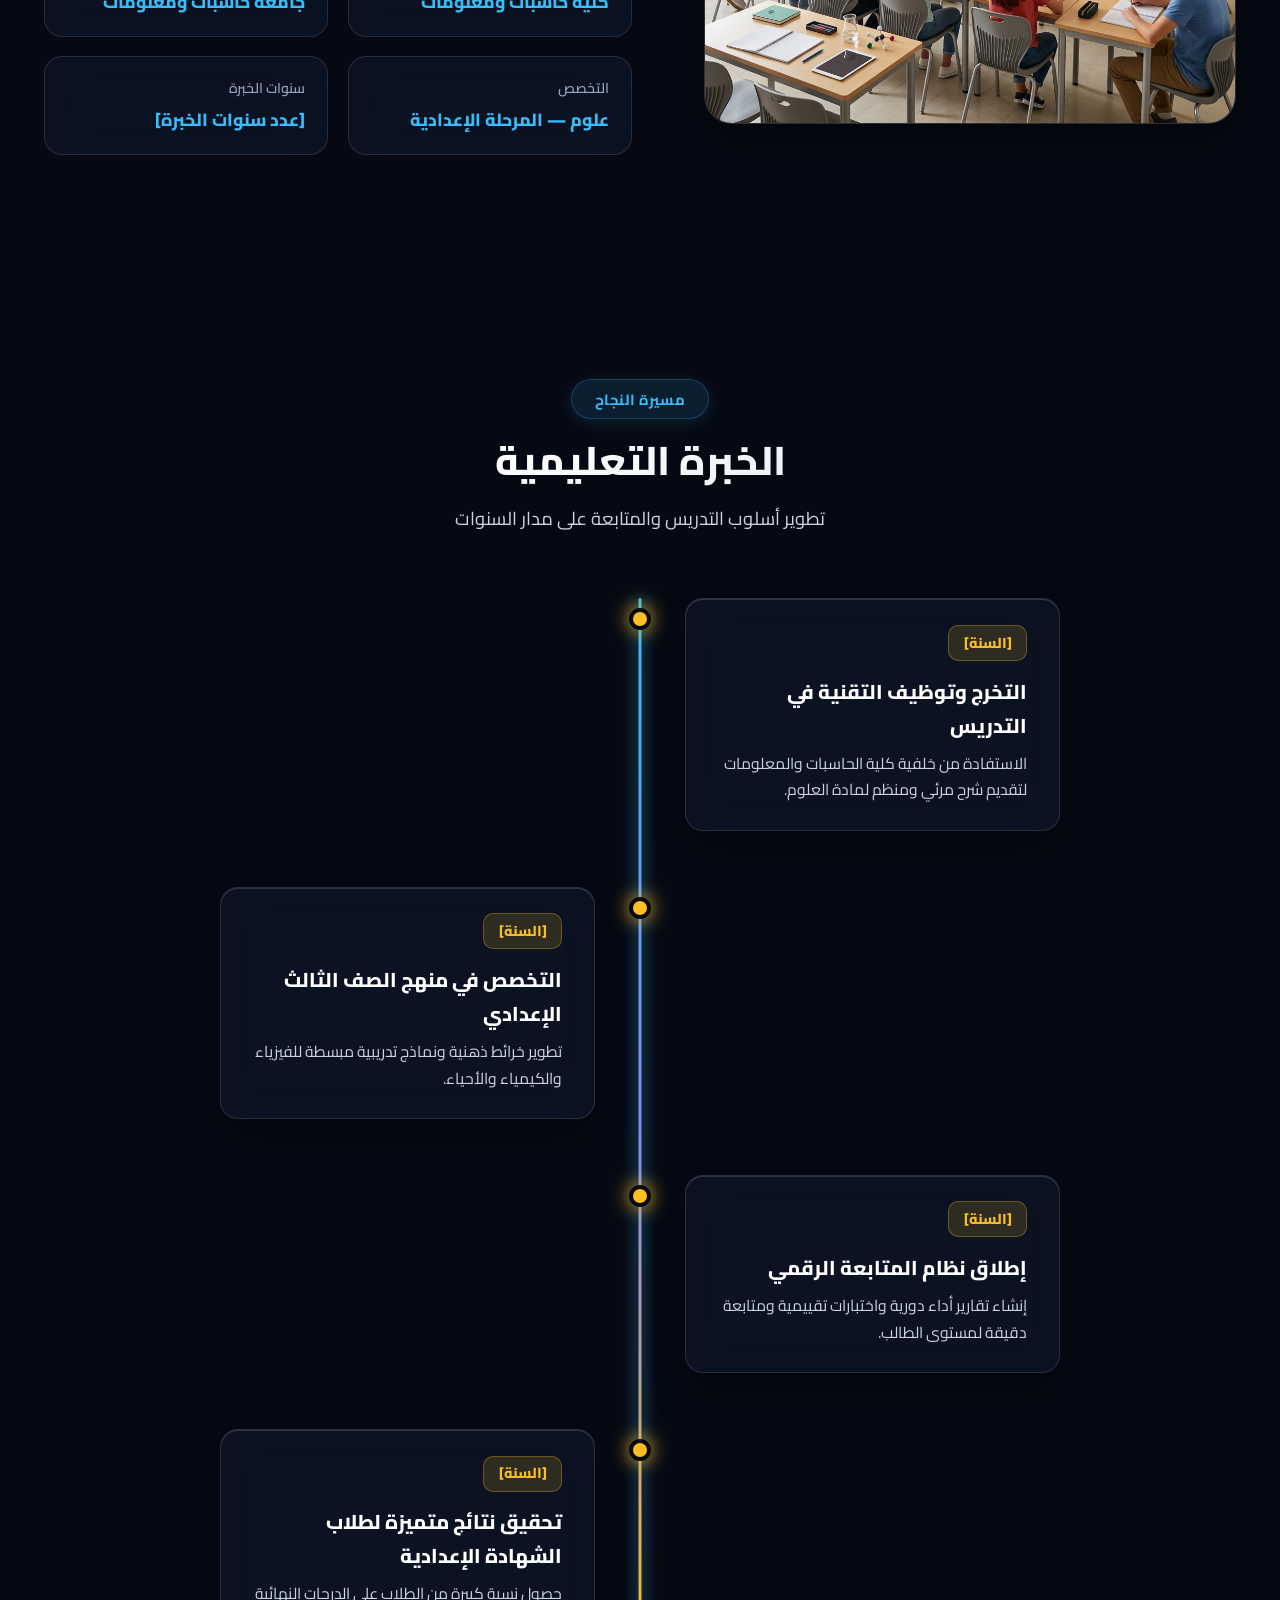
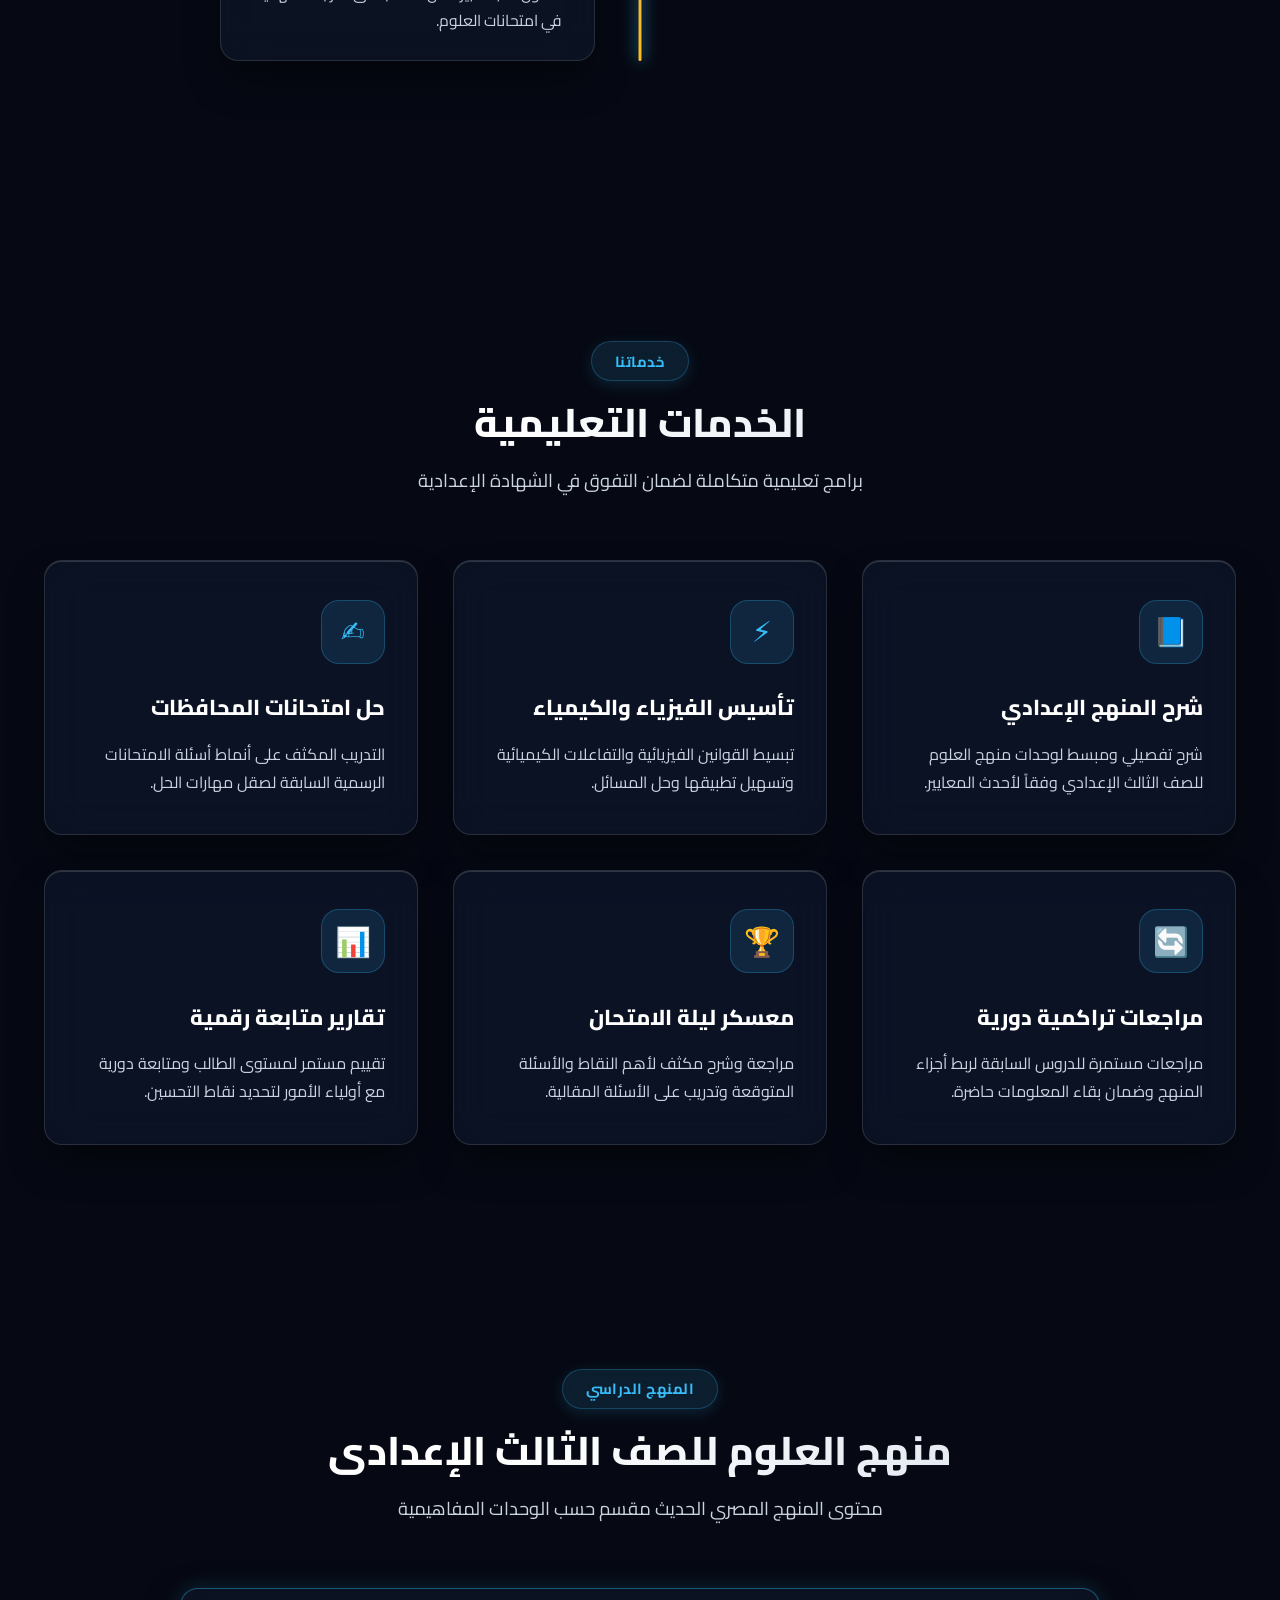
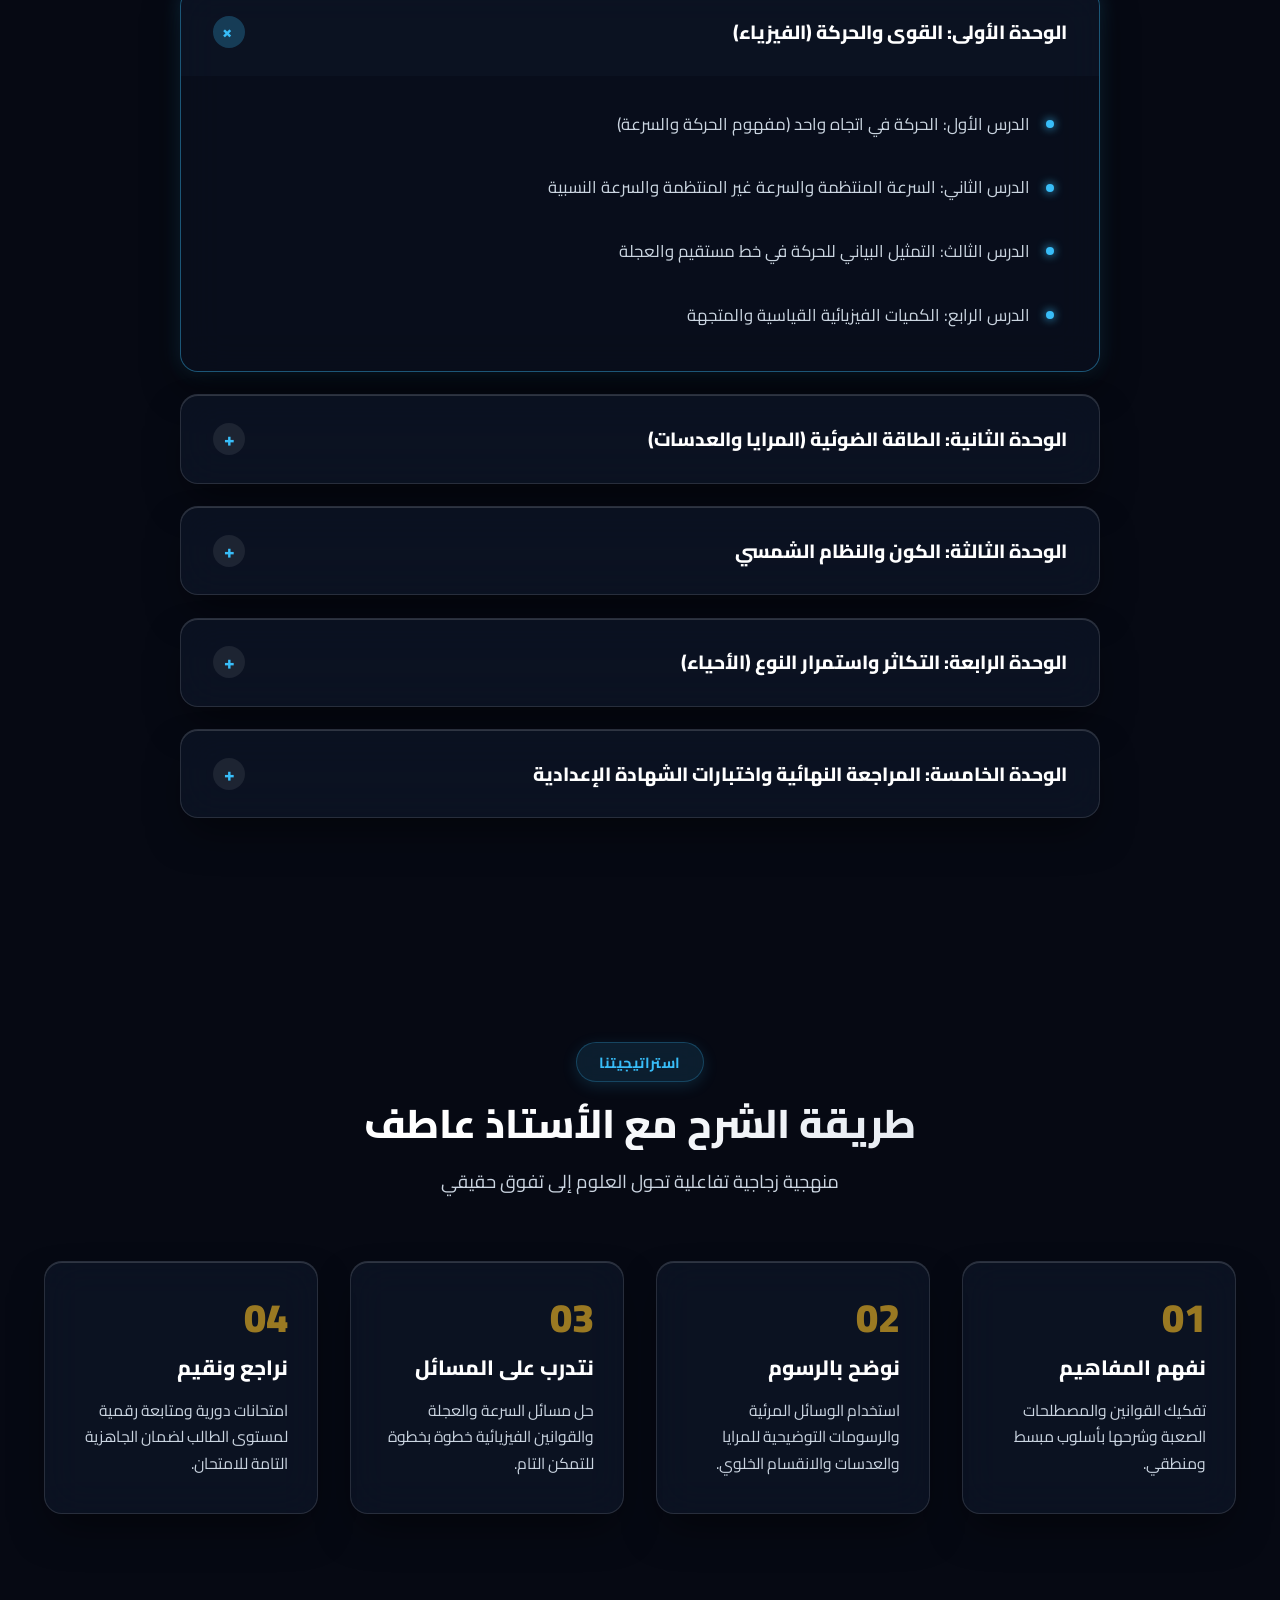
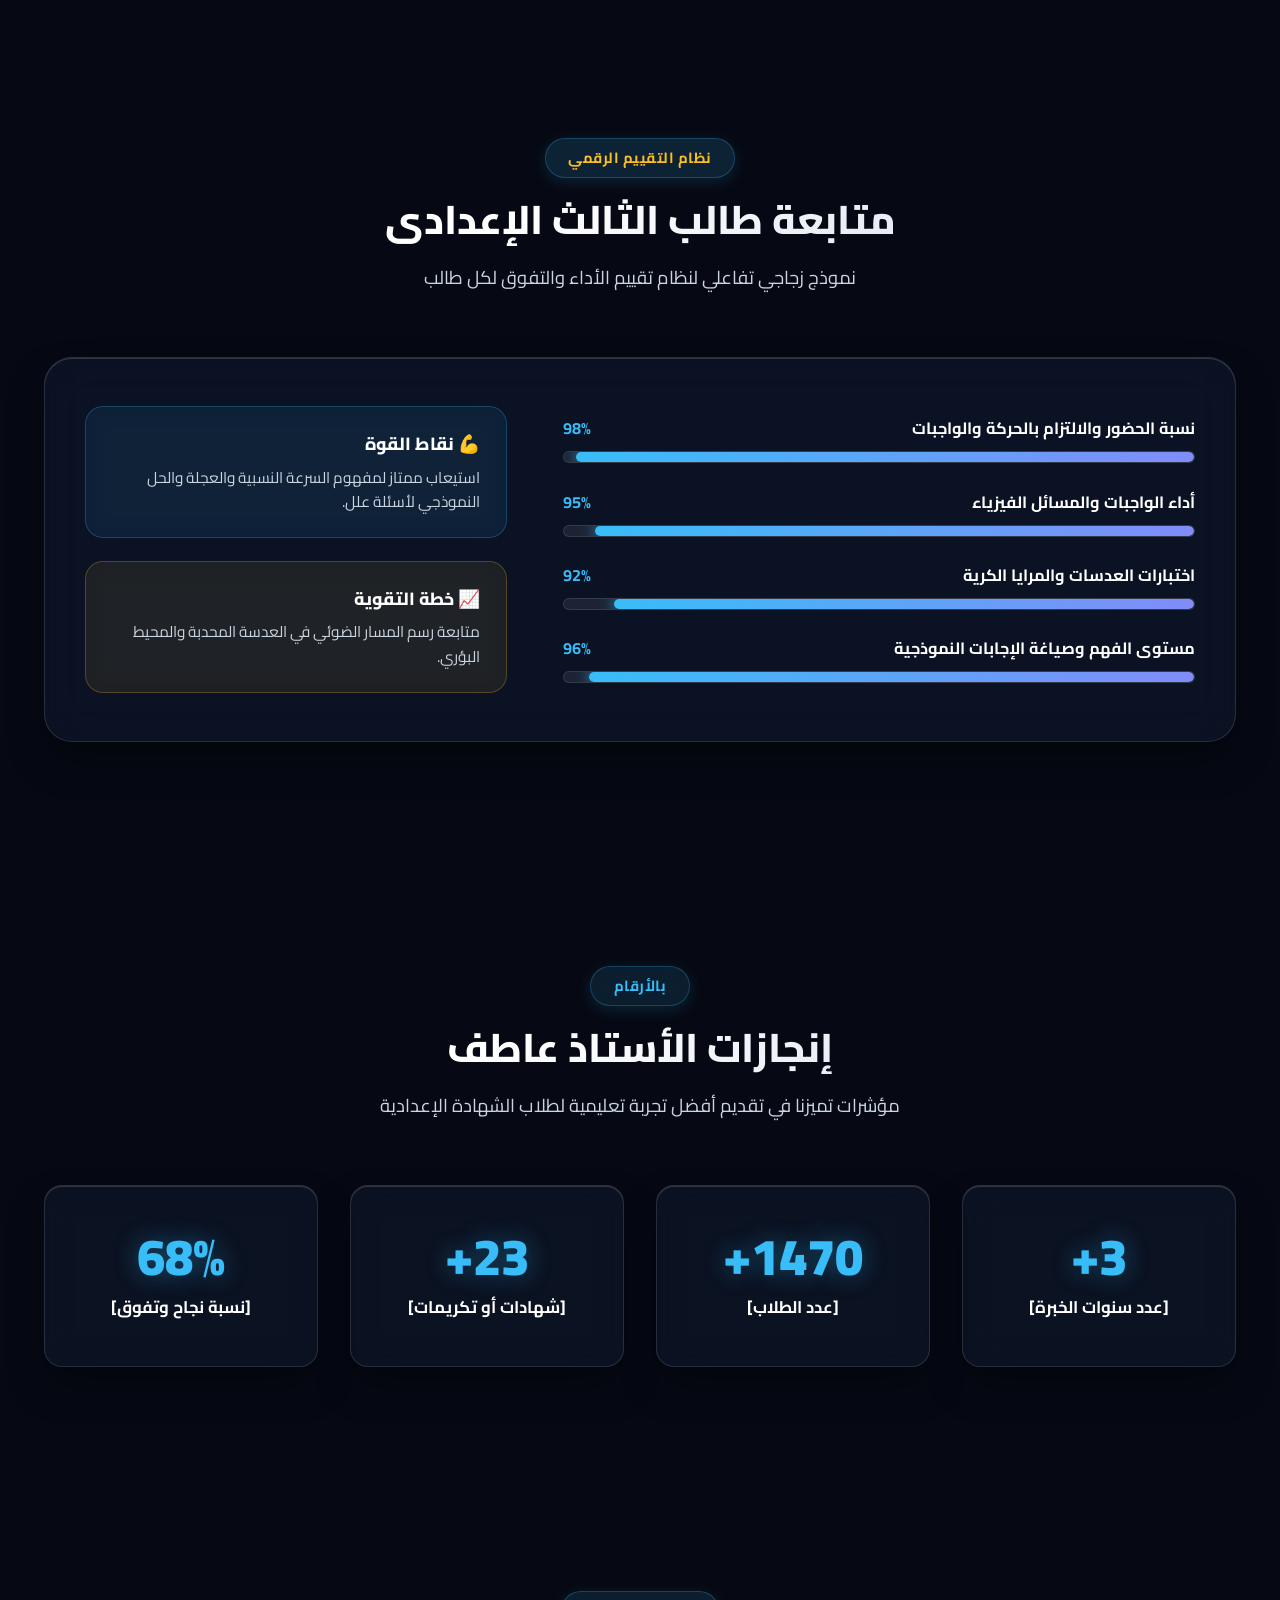
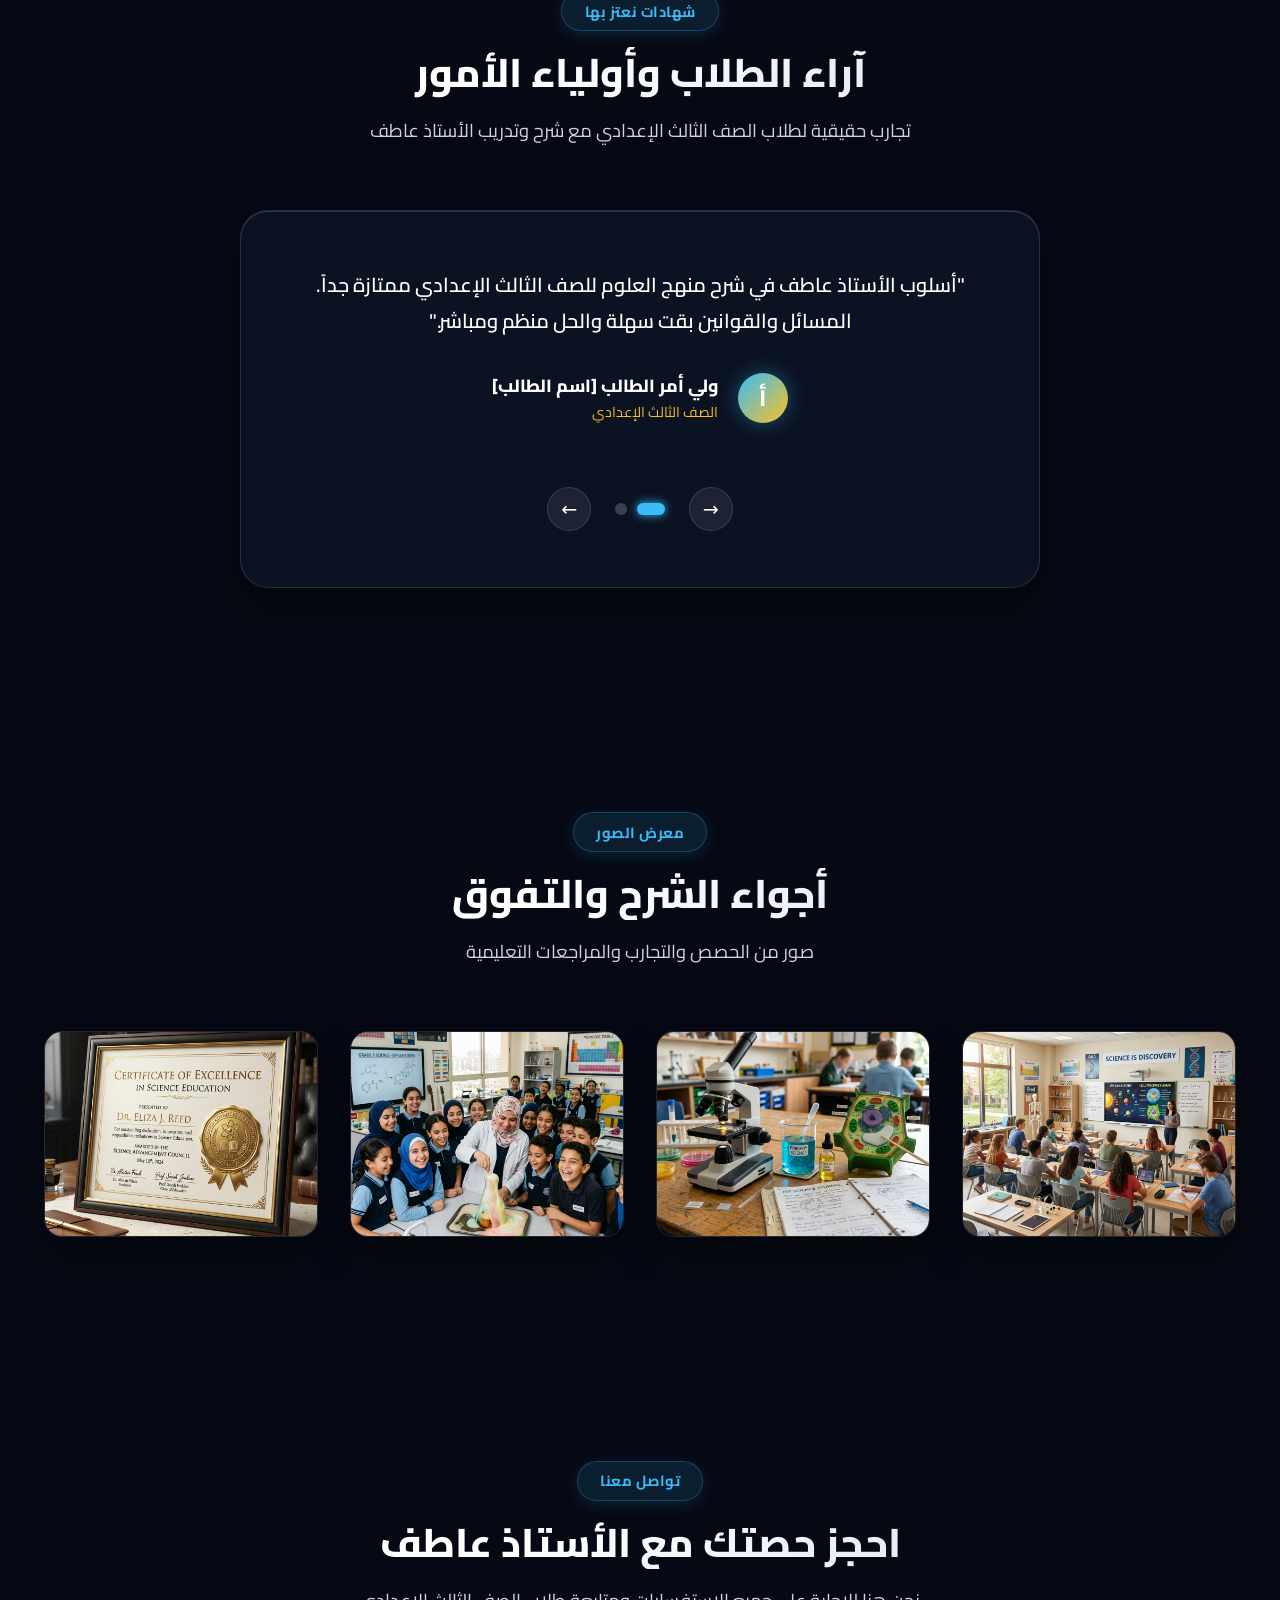
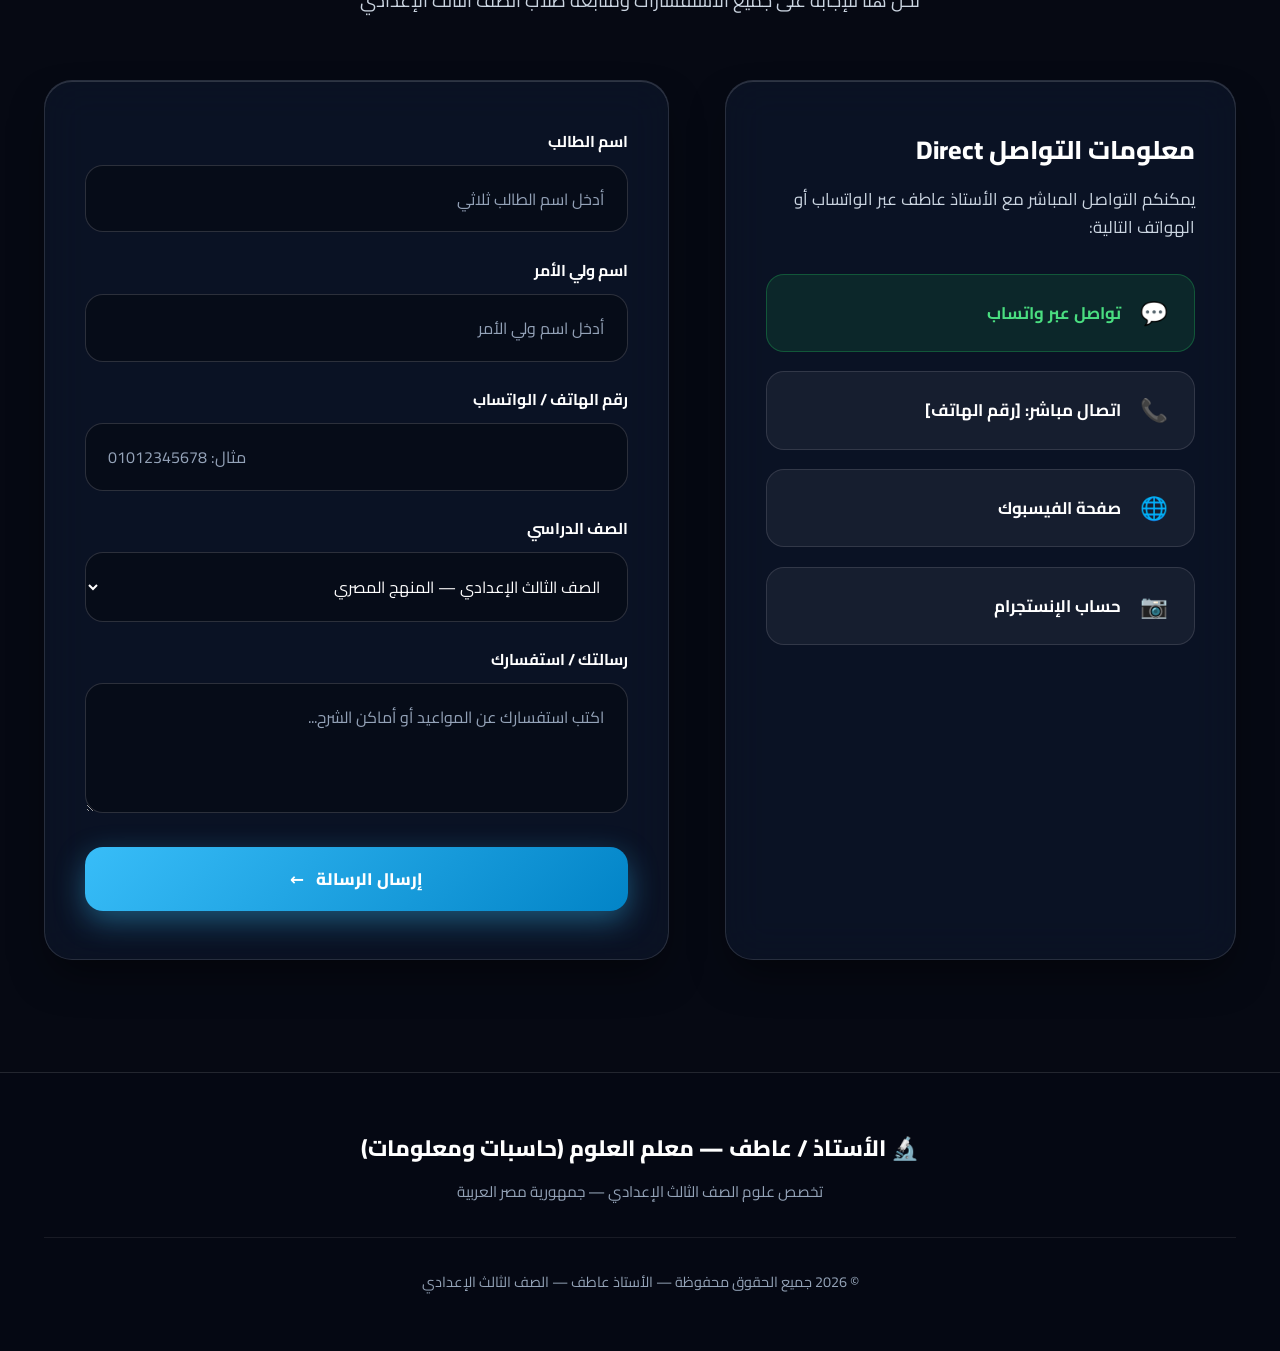
==== commit a63fdb7b: "feat: initialize portfolio project with HTML structure and interactive script functionality" ====
--- a/science-teacher-portfolio/index.html
+++ b/science-teacher-portfolio/index.html
@@ -678,6 +678,7 @@
 
                 <div class="contact-form-card fade-up">
                     <form id="contactForm">
+                        <div id="formStatus" class="form-status-msg" style="display: none; padding: 1rem; margin-bottom: 1.5rem; border-radius: var(--radius-md); font-weight: 700; text-align: center; backdrop-filter: blur(12px);"></div>
                         <div class="form-group">
                             <label class="form-label" for="studentName">اسم الطالب</label>
                             <input type="text" id="studentName" class="form-control" placeholder="أدخل اسم الطالب ثلاثي"
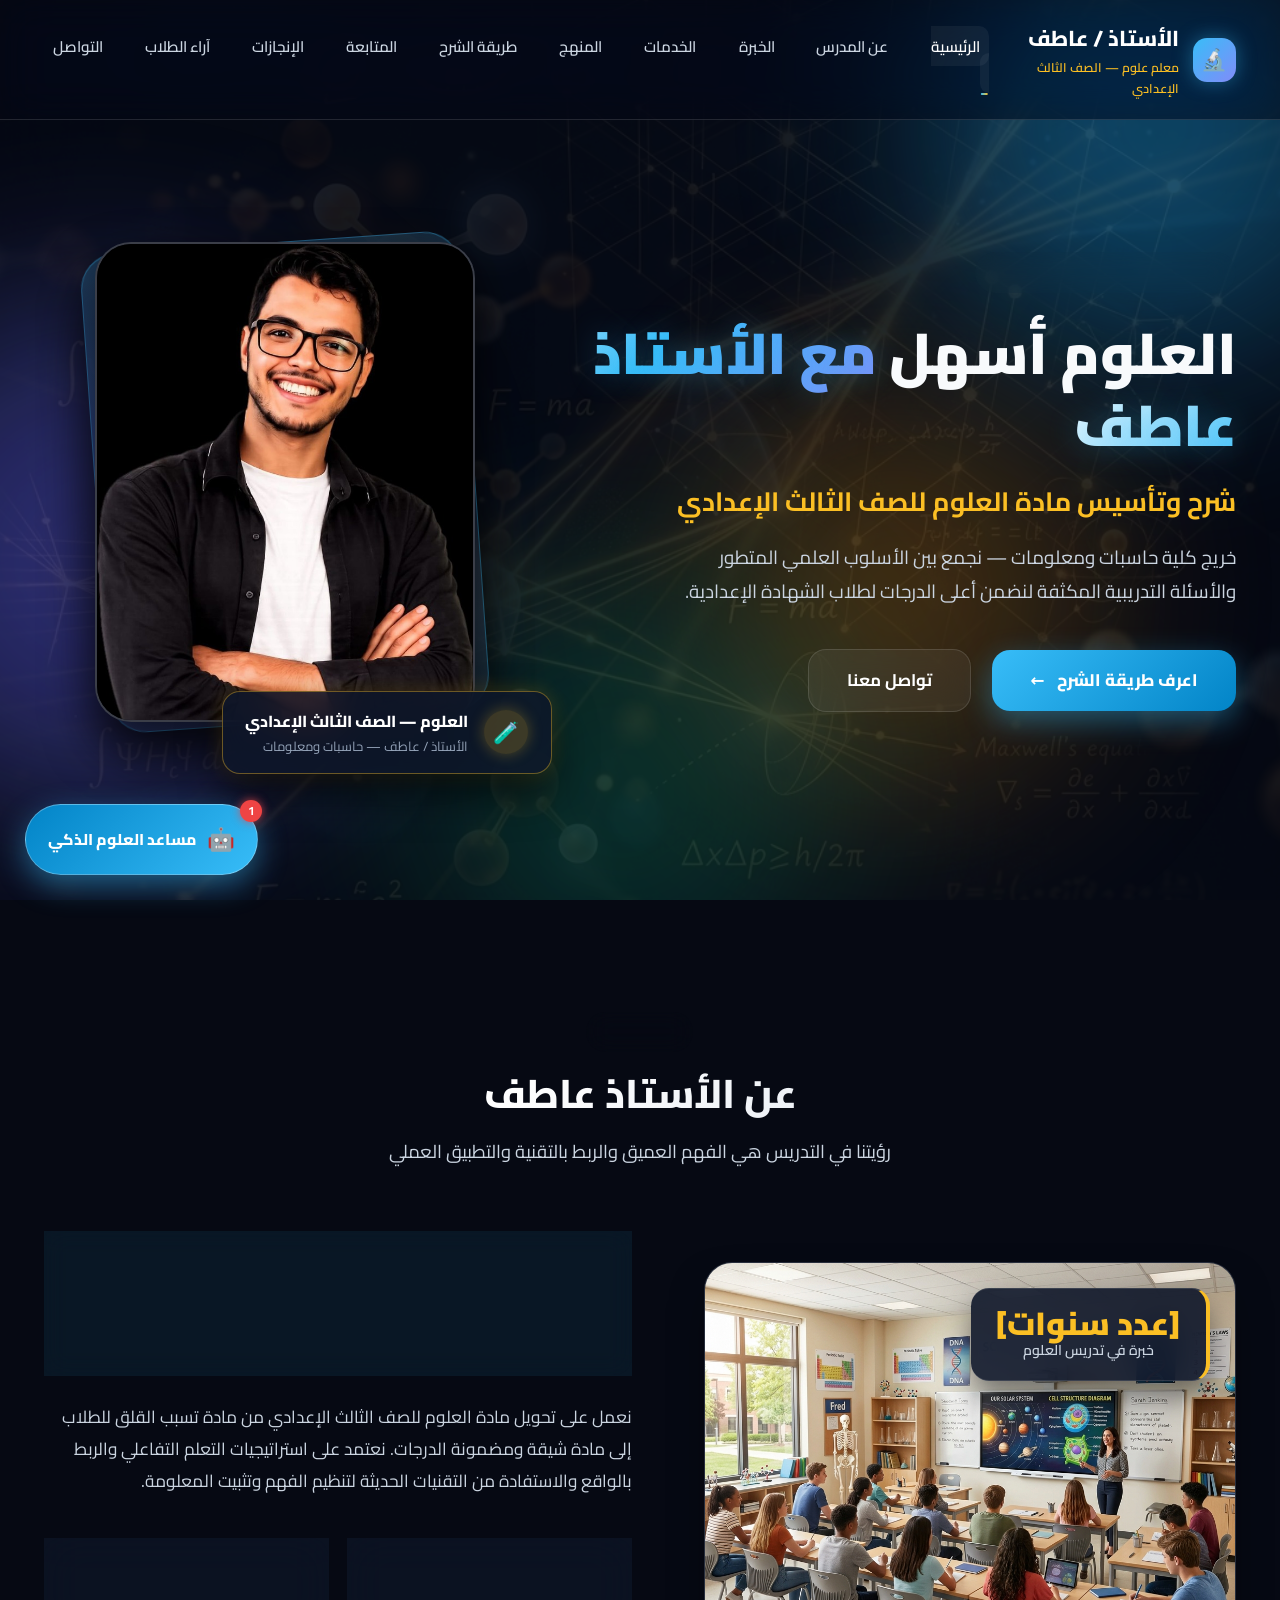
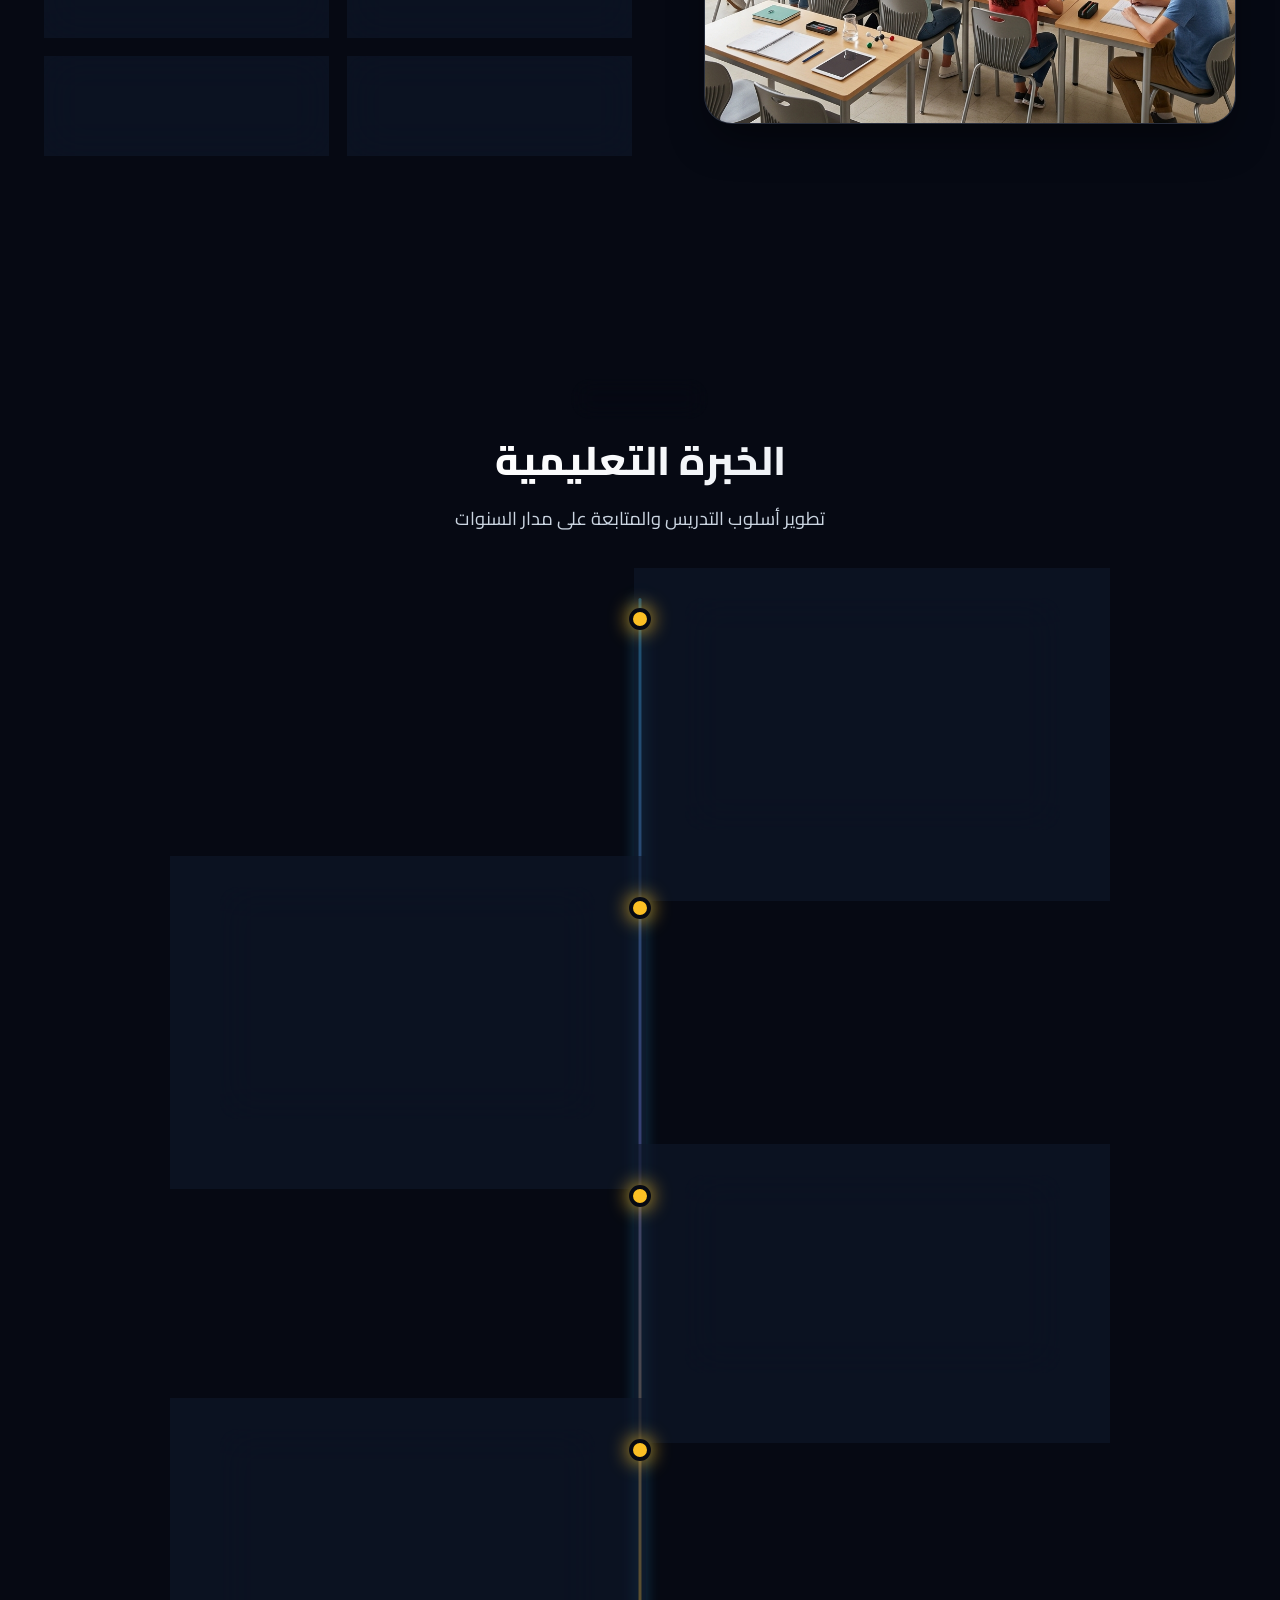
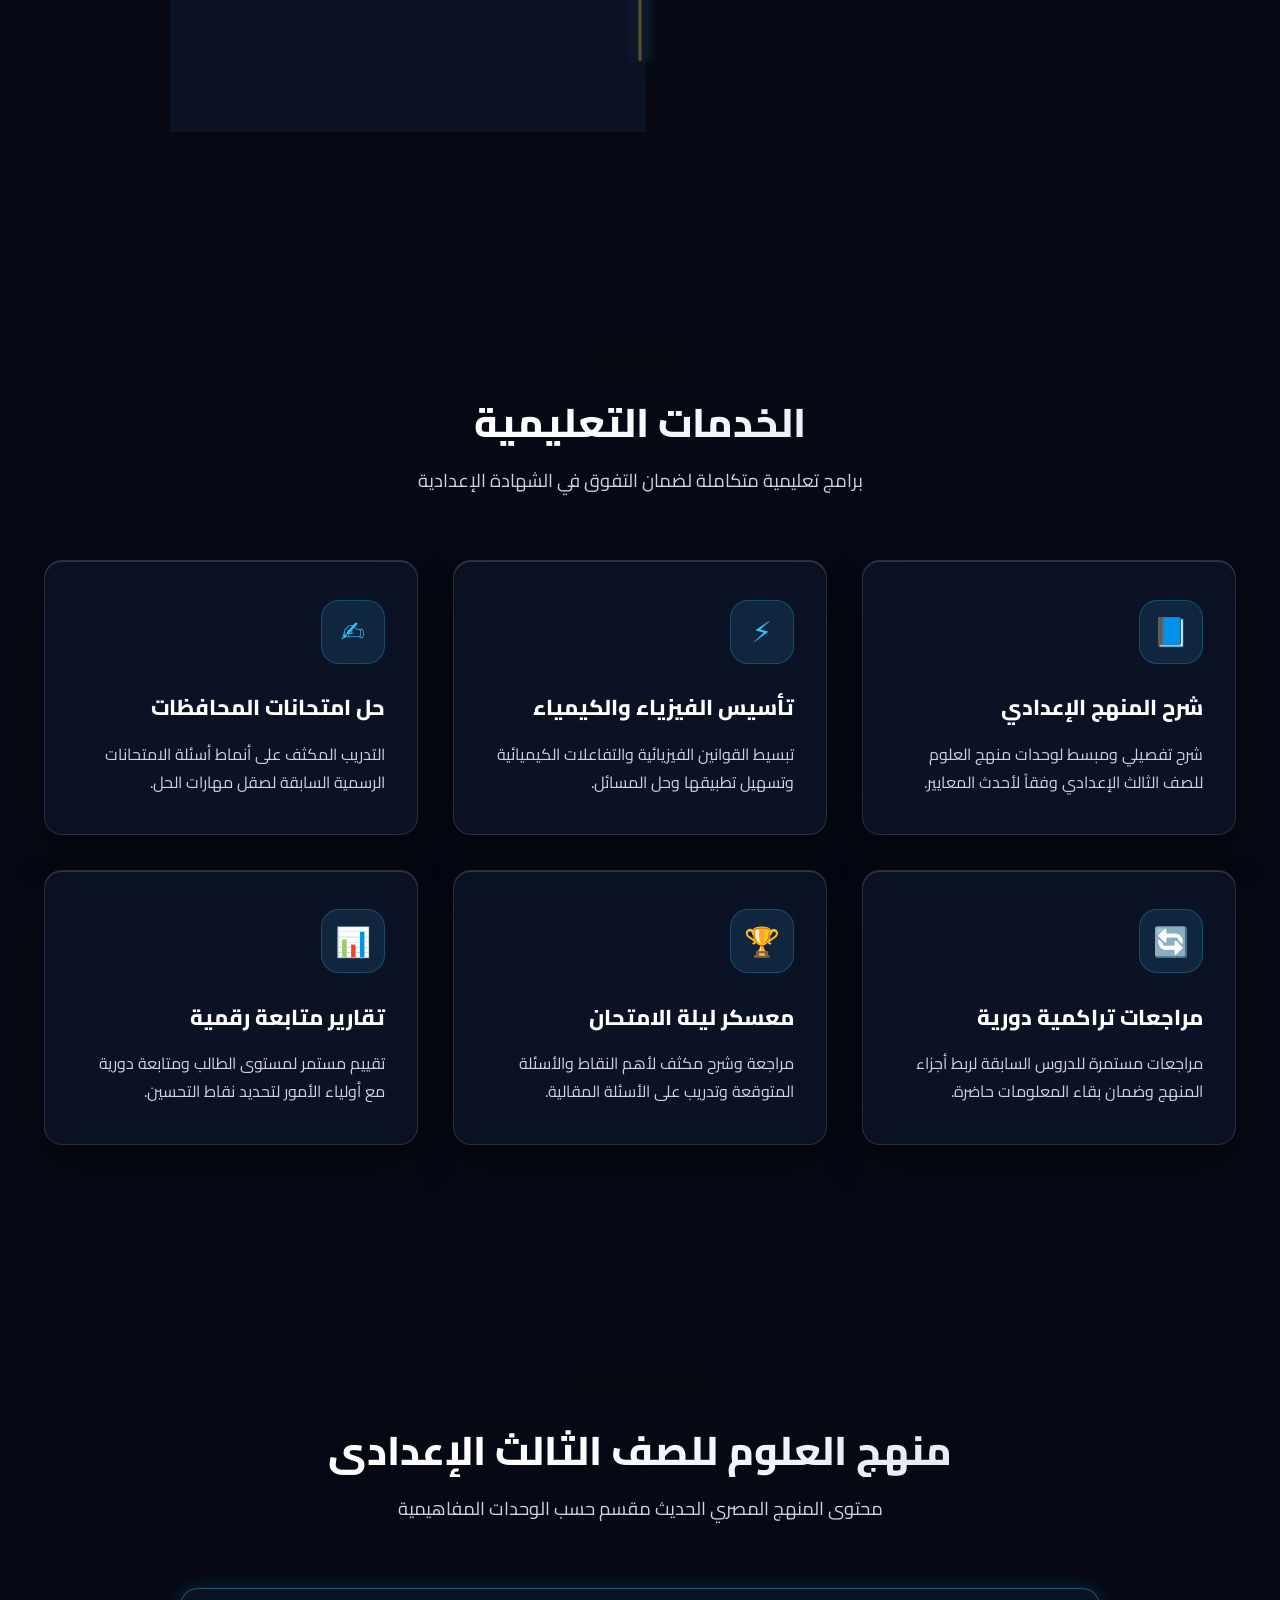
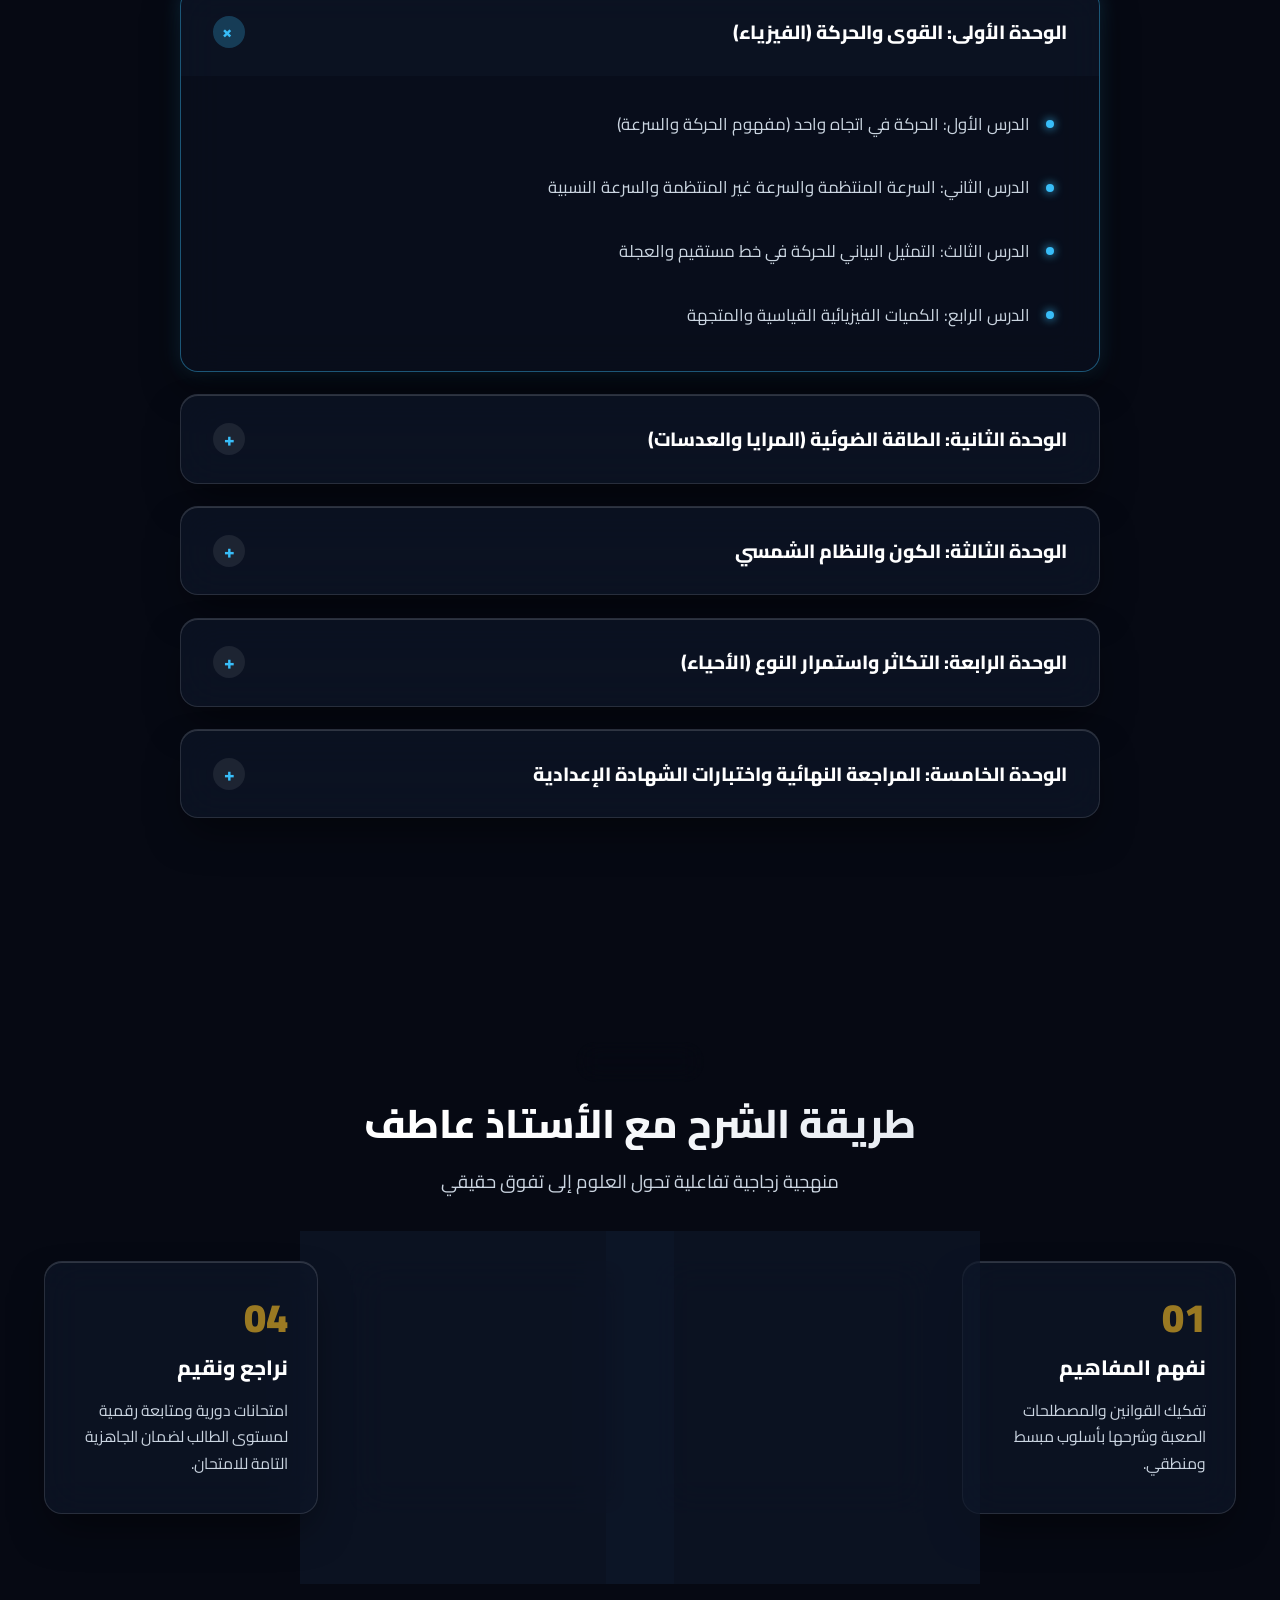
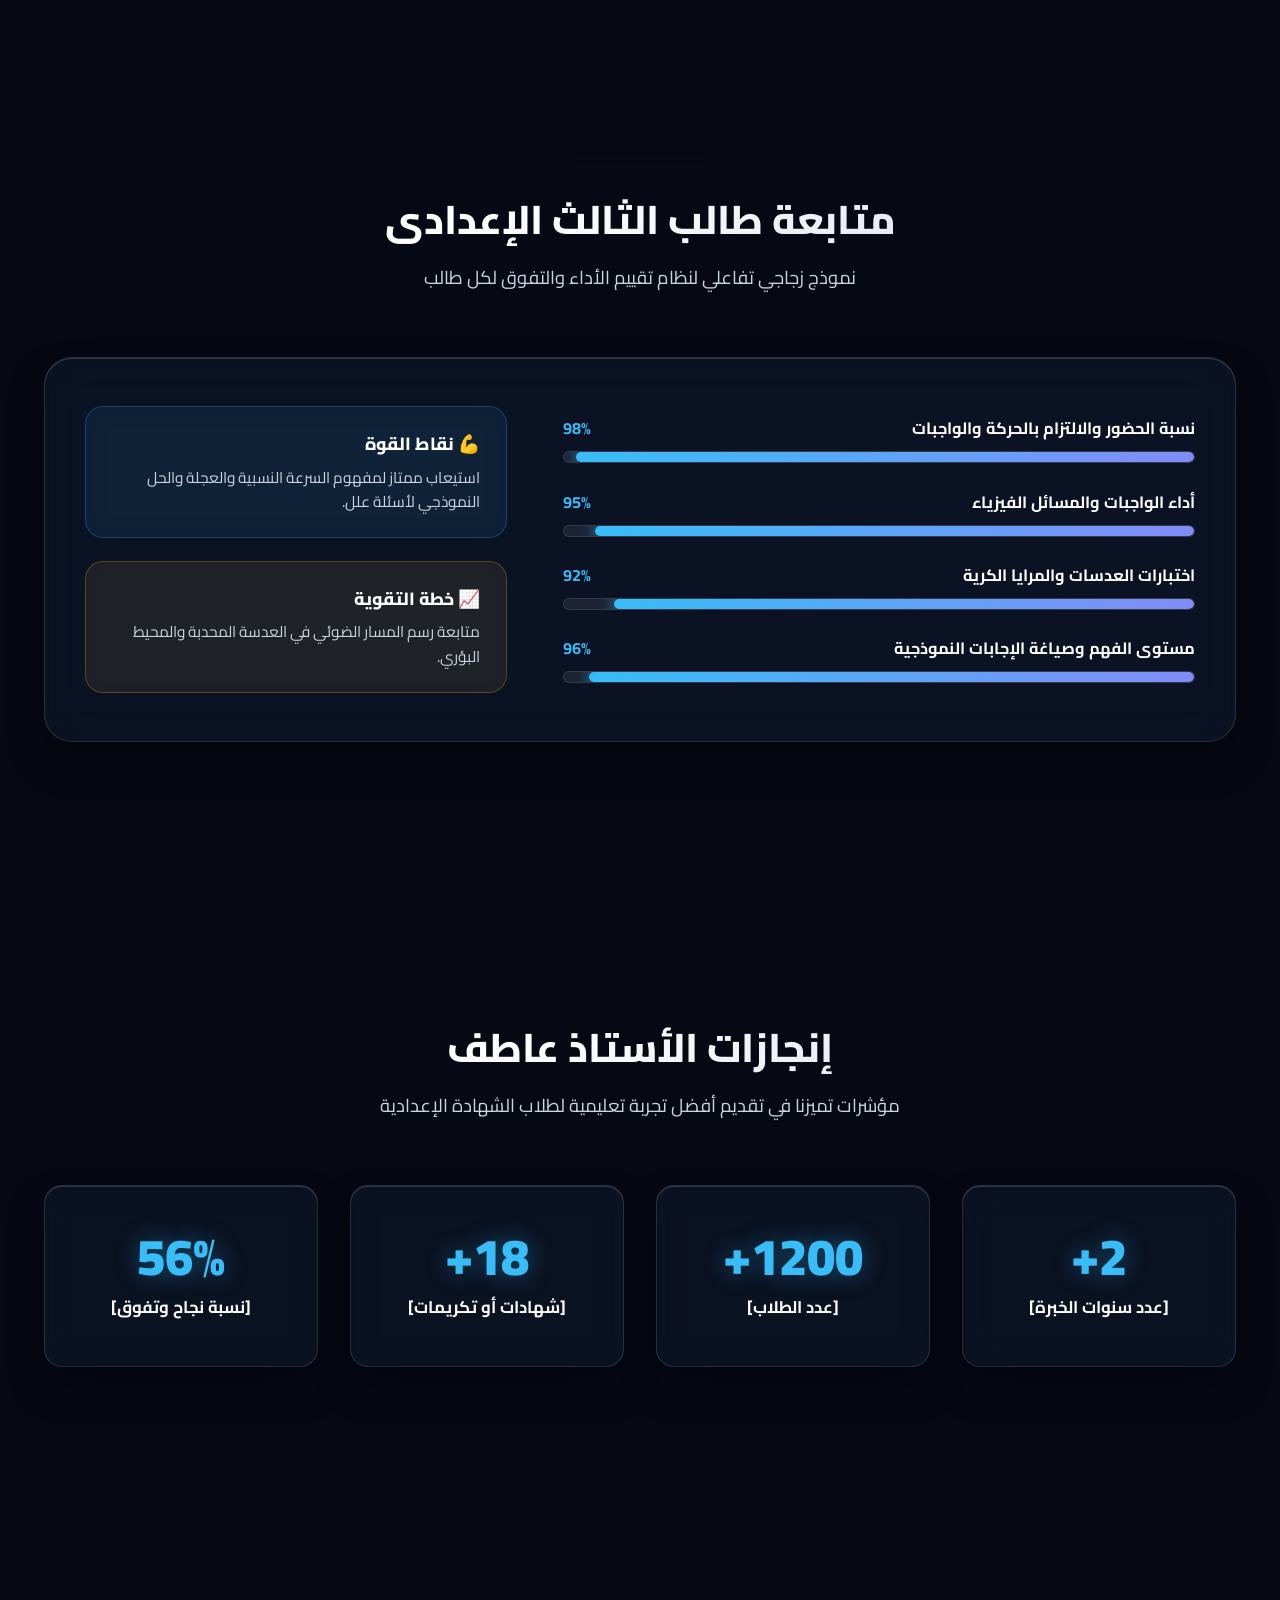
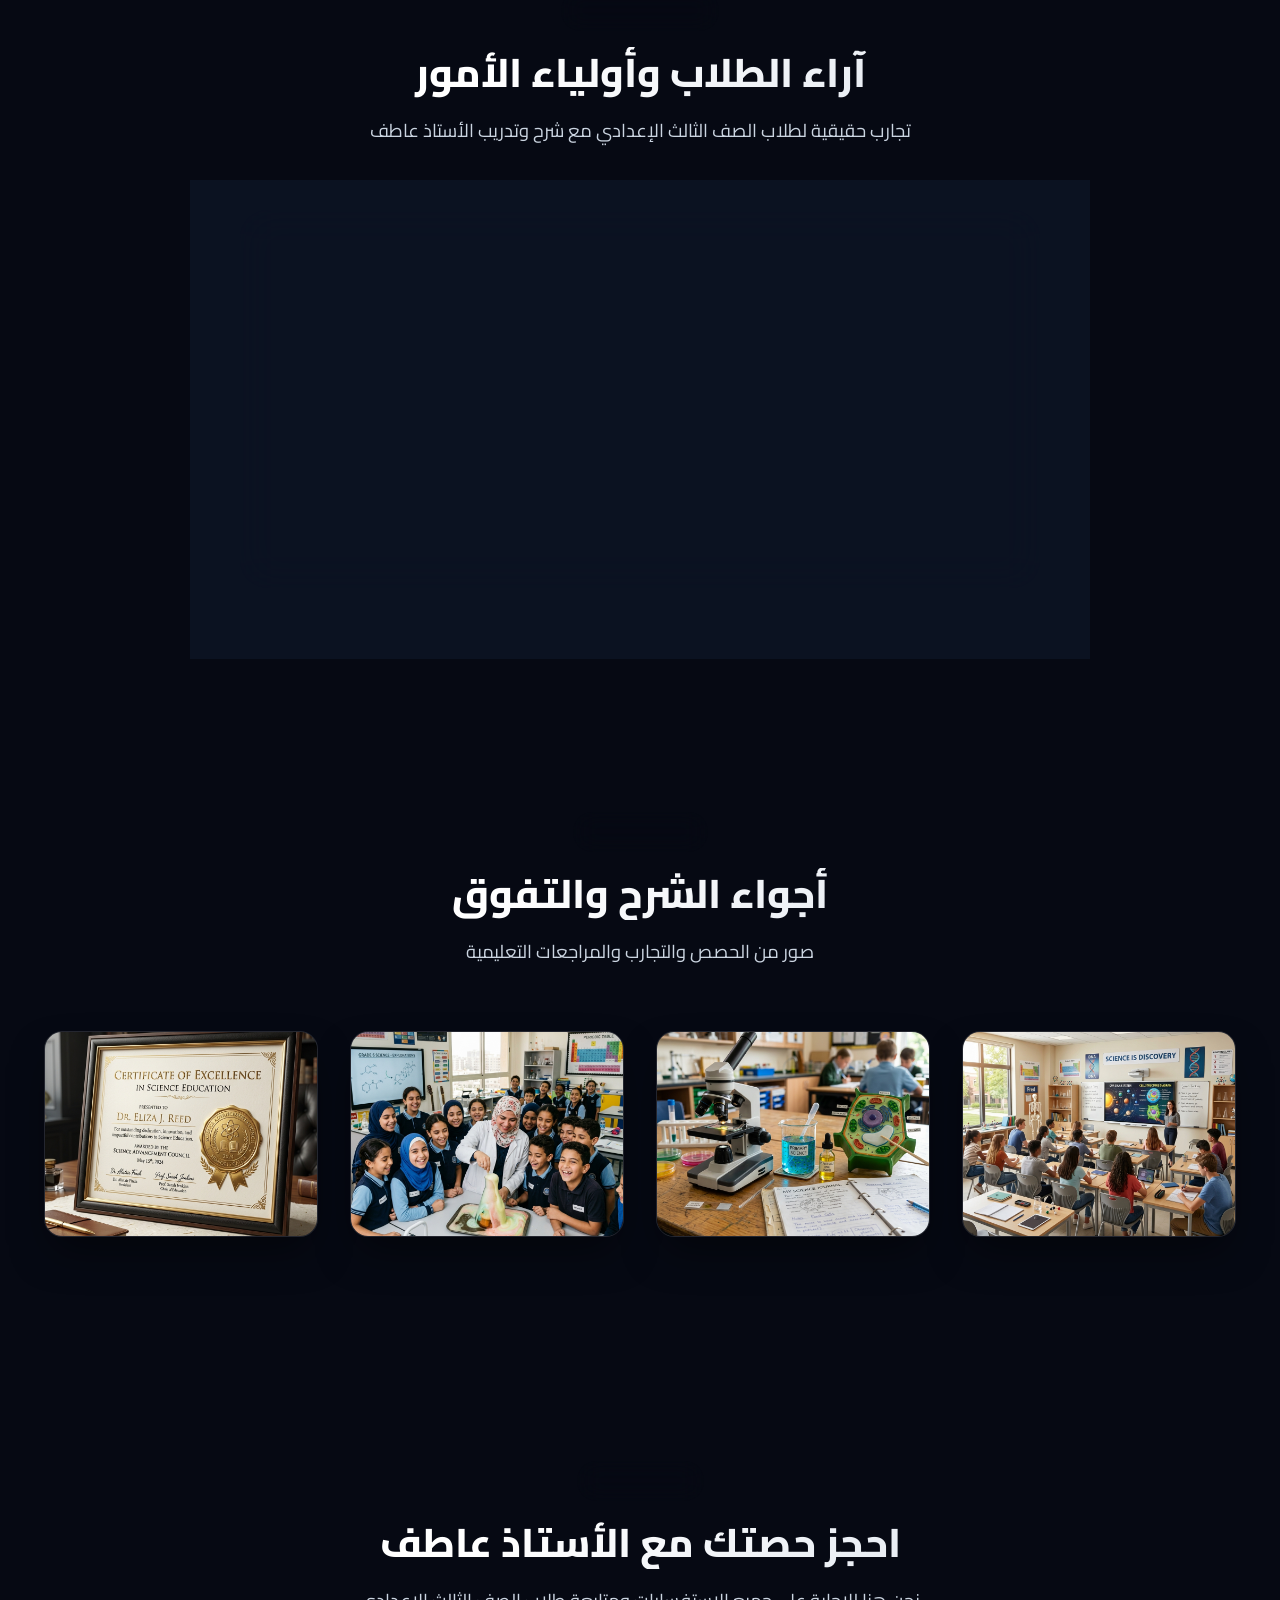
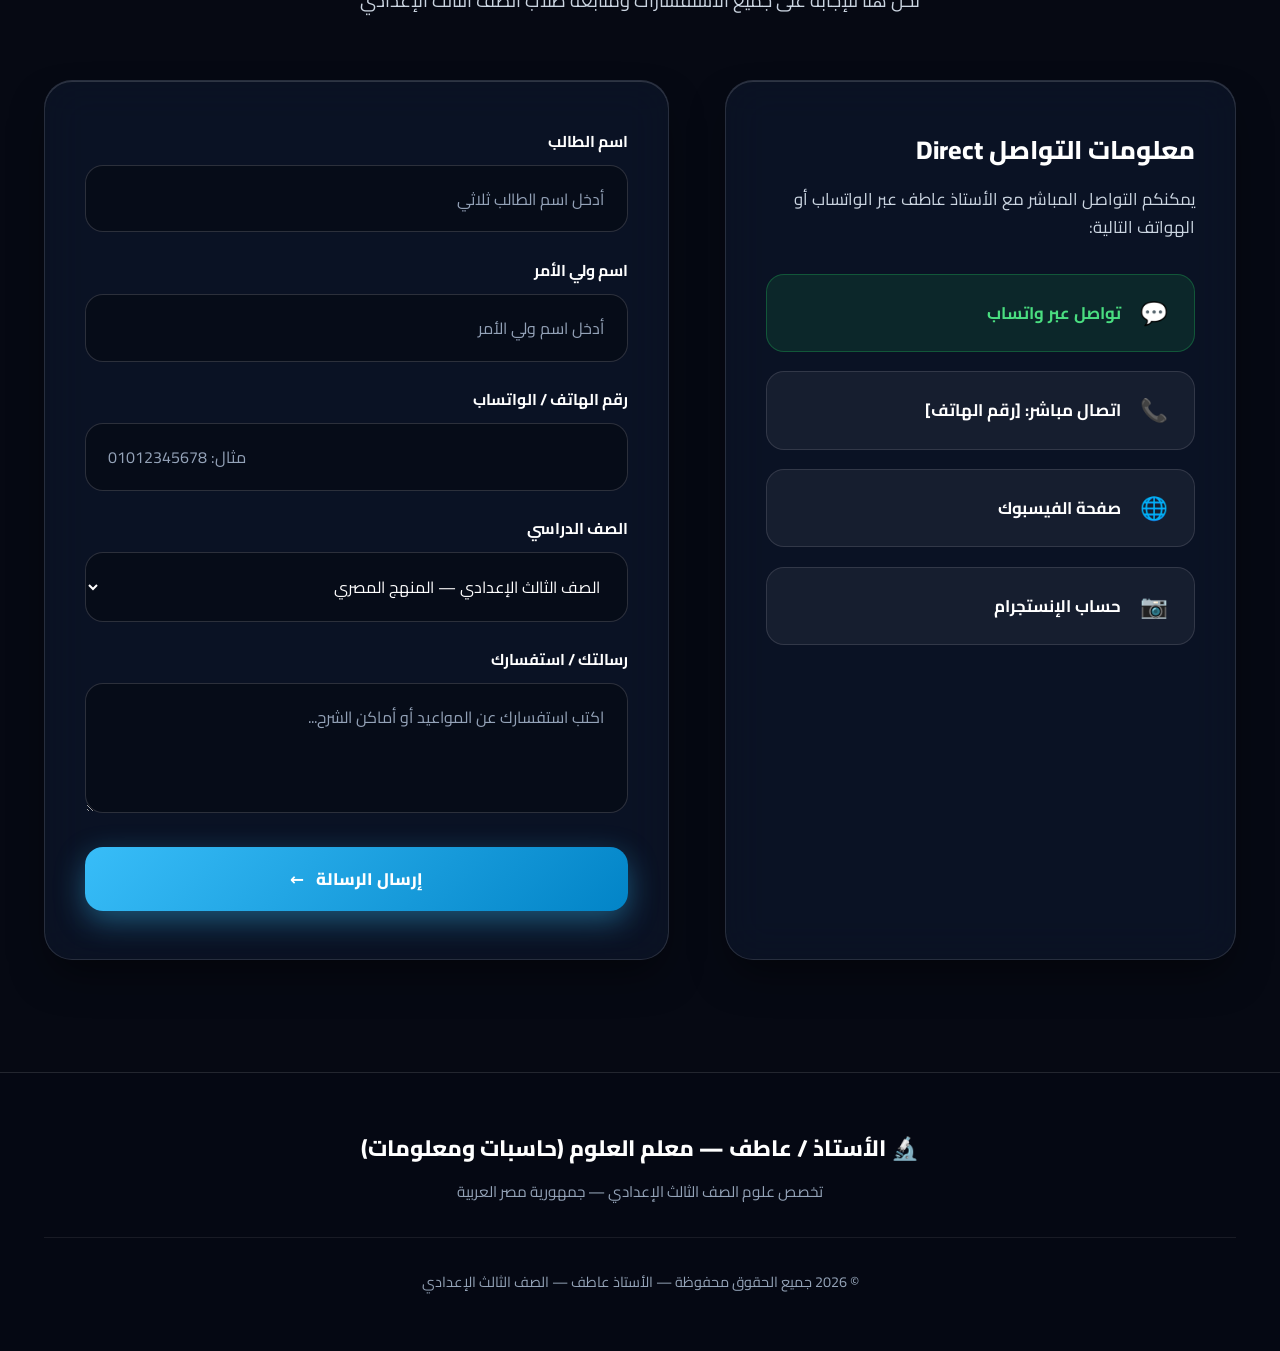
==== commit df0c95cd: "feat: initialize science teacher portfolio with responsive liquid glass design and CSS animations" ====
--- a/science-teacher-portfolio/index.html
+++ b/science-teacher-portfolio/index.html
@@ -738,6 +738,55 @@
         </div>
     </footer>
 
+    <!-- ==================== FLOATING SCIENCE ASSISTANT CHATBOT ==================== -->
+    <div id="portfolio-chatbot-widget" class="portfolio-chatbot-widget">
+        <button id="chatbot-toggle-btn" class="chatbot-toggle-btn" aria-label="مساعد العلوم الذكي">
+            <span class="chatbot-btn-badge">1</span>
+            <span class="chatbot-btn-icon">🤖</span>
+            <span class="chatbot-btn-text">مساعد العلوم الذكي</span>
+        </button>
+
+        <div id="chatbot-window" class="chatbot-window glass-card">
+            <div class="chatbot-header">
+                <div class="chatbot-header-info">
+                    <div class="chatbot-avatar">🔬</div>
+                    <div>
+                        <div class="chatbot-title">بوت الأستاذ عاطف (مساعد العلوم) ⚡</div>
+                        <div class="chatbot-subtitle"><span class="online-dot"></span> متصل الآن — رد تلقائي وحجز تليجرام</div>
+                    </div>
+                </div>
+                <button id="chatbot-close-btn" class="chatbot-close-btn">&times;</button>
+            </div>
+
+            <div id="chatbot-body" class="chatbot-body">
+                <div class="chatbot-message bot">
+                    <div class="msg-avatar">🤖</div>
+                    <div class="msg-content">
+                        أهلاً بك! أنا <b>البوت المساعد للأستاذ عاطف</b> 🔬<br>
+                        كيف يمكنني مساعدتك اليوم في منهج <b>علوم الصف الثالث الإعدادي</b>؟
+                    </div>
+                </div>
+            </div>
+
+            <div id="chatbot-suggestions" class="chatbot-suggestions">
+                <button class="chatbot-chip" data-question="طريقة الحجز والأماكن">📍 أماكن الشرح وطريقة الحجز</button>
+                <button class="chatbot-chip" data-question="تفاصيل المنهج">📚 تفاصيل منهج العلوم</button>
+                <button class="chatbot-chip" data-question="نظام المتابعة">📊 نظام المتابعة الرقمي</button>
+                <button class="chatbot-chip" data-question="تواصل تليجرام">📩 ارسل رسالة لتليجرام مستر عاطف</button>
+            </div>
+
+            <div class="chatbot-footer">
+                <form id="chatbot-form" class="chatbot-form">
+                    <input type="text" id="chatbot-input" class="chatbot-input" placeholder="اكتب سؤالك أو طلبك هنا..." autocomplete="off">
+                    <button type="submit" class="chatbot-send-btn" title="إرسال">
+                        <span>إرسال</span>
+                        <span class="send-icon">🚀</span>
+                    </button>
+                </form>
+            </div>
+        </div>
+    </div>
+
     <!-- SCRIPT -->
     <script src="script.js"></script>
 </body>
--- a/science-teacher-portfolio/style.css
+++ b/science-teacher-portfolio/style.css
@@ -1675,4 +1675,282 @@
         width: 300px;
         height: 400px;
     }
+}
+
+/* ==================== FLOATING SCIENCE CHATBOT WIDGET ==================== */
+.portfolio-chatbot-widget {
+    position: fixed;
+    bottom: 25px;
+    left: 25px;
+    z-index: 9999;
+    font-family: var(--font-main);
+    direction: rtl;
+}
+
+.chatbot-toggle-btn {
+    display: flex;
+    align-items: center;
+    gap: 0.65rem;
+    padding: 0.85rem 1.4rem;
+    background: linear-gradient(135deg, #0284c7, #38bdf8);
+    color: #ffffff;
+    border-radius: var(--radius-full);
+    box-shadow: 0 10px 30px rgba(56, 189, 248, 0.45);
+    border: 1px solid rgba(255, 255, 255, 0.3);
+    font-weight: 800;
+    font-size: 0.98rem;
+    cursor: pointer;
+    transition: all var(--transition-bounce);
+    position: relative;
+}
+
+.chatbot-toggle-btn:hover {
+    transform: translateY(-4px) scale(1.05);
+    box-shadow: 0 15px 40px rgba(56, 189, 248, 0.65);
+}
+
+.chatbot-btn-badge {
+    position: absolute;
+    top: -5px;
+    right: -5px;
+    width: 22px;
+    height: 22px;
+    background: #ef4444;
+    color: white;
+    border-radius: 50%;
+    font-size: 0.75rem;
+    display: flex;
+    align-items: center;
+    justify-content: center;
+    font-weight: bold;
+    box-shadow: 0 0 10px rgba(239, 68, 68, 0.8);
+    animation: pulseBadge 2s infinite;
+}
+
+@keyframes pulseBadge {
+    0%, 100% { transform: scale(1); }
+    50% { transform: scale(1.2); }
+}
+
+.chatbot-btn-icon {
+    font-size: 1.4rem;
+}
+
+.chatbot-window {
+    position: absolute;
+    bottom: 70px;
+    left: 0;
+    width: 370px;
+    max-width: calc(100vw - 40px);
+    height: 520px;
+    max-height: calc(100vh - 120px);
+    background: rgba(10, 14, 26, 0.94);
+    border: 1px solid rgba(56, 189, 248, 0.4);
+    border-radius: var(--radius-lg);
+    box-shadow: 0 25px 60px rgba(0, 0, 0, 0.8), 0 0 30px rgba(56, 189, 248, 0.25);
+    backdrop-filter: blur(25px) saturate(180%);
+    display: none;
+    flex-direction: column;
+    overflow: hidden;
+    transform: scale(0.95);
+    opacity: 0;
+    transition: all var(--transition-normal);
+}
+
+.chatbot-window.active {
+    display: flex;
+    transform: scale(1);
+    opacity: 1;
+}
+
+.chatbot-header {
+    background: rgba(15, 23, 42, 0.95);
+    padding: 1rem 1.2rem;
+    border-bottom: 1px solid rgba(255, 255, 255, 0.1);
+    display: flex;
+    align-items: center;
+    justify-content: space-between;
+}
+
+.chatbot-header-info {
+    display: flex;
+    align-items: center;
+    gap: 0.75rem;
+}
+
+.chatbot-avatar {
+    width: 40px;
+    height: 40px;
+    background: linear-gradient(135deg, var(--cyan-accent), var(--indigo-accent));
+    border-radius: 50%;
+    display: flex;
+    align-items: center;
+    justify-content: center;
+    font-size: 1.2rem;
+    box-shadow: 0 0 15px rgba(56, 189, 248, 0.4);
+}
+
+.chatbot-title {
+    font-size: 0.92rem;
+    font-weight: 800;
+    color: #ffffff;
+}
+
+.chatbot-subtitle {
+    font-size: 0.75rem;
+    color: var(--emerald-accent);
+    display: flex;
+    align-items: center;
+    gap: 0.4rem;
+}
+
+.online-dot {
+    width: 7px;
+    height: 7px;
+    background-color: var(--emerald-accent);
+    border-radius: 50%;
+    box-shadow: 0 0 8px var(--emerald-accent);
+}
+
+.chatbot-close-btn {
+    color: var(--text-light);
+    font-size: 1.6rem;
+    line-height: 1;
+    transition: color var(--transition-fast);
+}
+
+.chatbot-close-btn:hover {
+    color: #ffffff;
+}
+
+.chatbot-body {
+    flex: 1;
+    padding: 1rem;
+    overflow-y: auto;
+    display: flex;
+    flex-direction: column;
+    gap: 0.85rem;
+}
+
+.chatbot-message {
+    display: flex;
+    gap: 0.6rem;
+    max-width: 88%;
+}
+
+.chatbot-message.bot {
+    align-self: flex-start;
+}
+
+.chatbot-message.user {
+    align-self: flex-end;
+    flex-direction: row-reverse;
+}
+
+.msg-avatar {
+    width: 32px;
+    height: 32px;
+    border-radius: 50%;
+    background: rgba(56, 189, 248, 0.2);
+    display: flex;
+    align-items: center;
+    justify-content: center;
+    font-size: 0.95rem;
+    flex-shrink: 0;
+}
+
+.chatbot-message.user .msg-avatar {
+    background: rgba(251, 191, 36, 0.2);
+}
+
+.msg-content {
+    background: rgba(30, 41, 59, 0.85);
+    border: 1px solid rgba(255, 255, 255, 0.08);
+    padding: 0.75rem 1rem;
+    border-radius: 16px 16px 2px 16px;
+    color: var(--text-primary);
+    font-size: 0.88rem;
+    line-height: 1.55;
+    box-shadow: 0 4px 12px rgba(0, 0, 0, 0.3);
+}
+
+.chatbot-message.bot .msg-content {
+    border-radius: 16px 16px 16px 2px;
+    background: rgba(15, 23, 42, 0.9);
+    border-color: rgba(56, 189, 248, 0.25);
+}
+
+.chatbot-suggestions {
+    padding: 0.5rem 0.8rem;
+    display: flex;
+    gap: 0.5rem;
+    overflow-x: auto;
+    background: rgba(6, 9, 19, 0.6);
+    border-top: 1px solid rgba(255, 255, 255, 0.05);
+    scrollbar-width: thin;
+}
+
+.chatbot-chip {
+    white-space: nowrap;
+    padding: 0.4rem 0.8rem;
+    background: rgba(56, 189, 248, 0.12);
+    border: 1px solid rgba(56, 189, 248, 0.3);
+    color: var(--cyan-accent);
+    border-radius: var(--radius-full);
+    font-size: 0.78rem;
+    font-weight: 600;
+    cursor: pointer;
+    transition: all var(--transition-fast);
+}
+
+.chatbot-chip:hover {
+    background: rgba(56, 189, 248, 0.25);
+    color: #ffffff;
+    transform: translateY(-2px);
+}
+
+.chatbot-footer {
+    padding: 0.75rem 1rem;
+    background: rgba(15, 23, 42, 0.95);
+    border-top: 1px solid rgba(255, 255, 255, 0.1);
+}
+
+.chatbot-form {
+    display: flex;
+    gap: 0.5rem;
+}
+
+.chatbot-input {
+    flex: 1;
+    background: rgba(30, 41, 59, 0.8);
+    border: 1px solid rgba(255, 255, 255, 0.15);
+    color: #ffffff;
+    padding: 0.6rem 0.9rem;
+    border-radius: var(--radius-md);
+    font-size: 0.88rem;
+    font-family: inherit;
+    outline: none;
+    transition: border-color var(--transition-fast);
+}
+
+.chatbot-input:focus {
+    border-color: var(--cyan-accent);
+}
+
+.chatbot-send-btn {
+    padding: 0.6rem 1rem;
+    background: linear-gradient(135deg, var(--cyan-accent), #0284c7);
+    color: white;
+    font-weight: 700;
+    font-size: 0.85rem;
+    border-radius: var(--radius-md);
+    display: flex;
+    align-items: center;
+    gap: 0.3rem;
+    transition: all var(--transition-fast);
+}
+
+.chatbot-send-btn:hover {
+    box-shadow: 0 4px 15px rgba(56, 189, 248, 0.5);
+    transform: scale(1.02);
 }
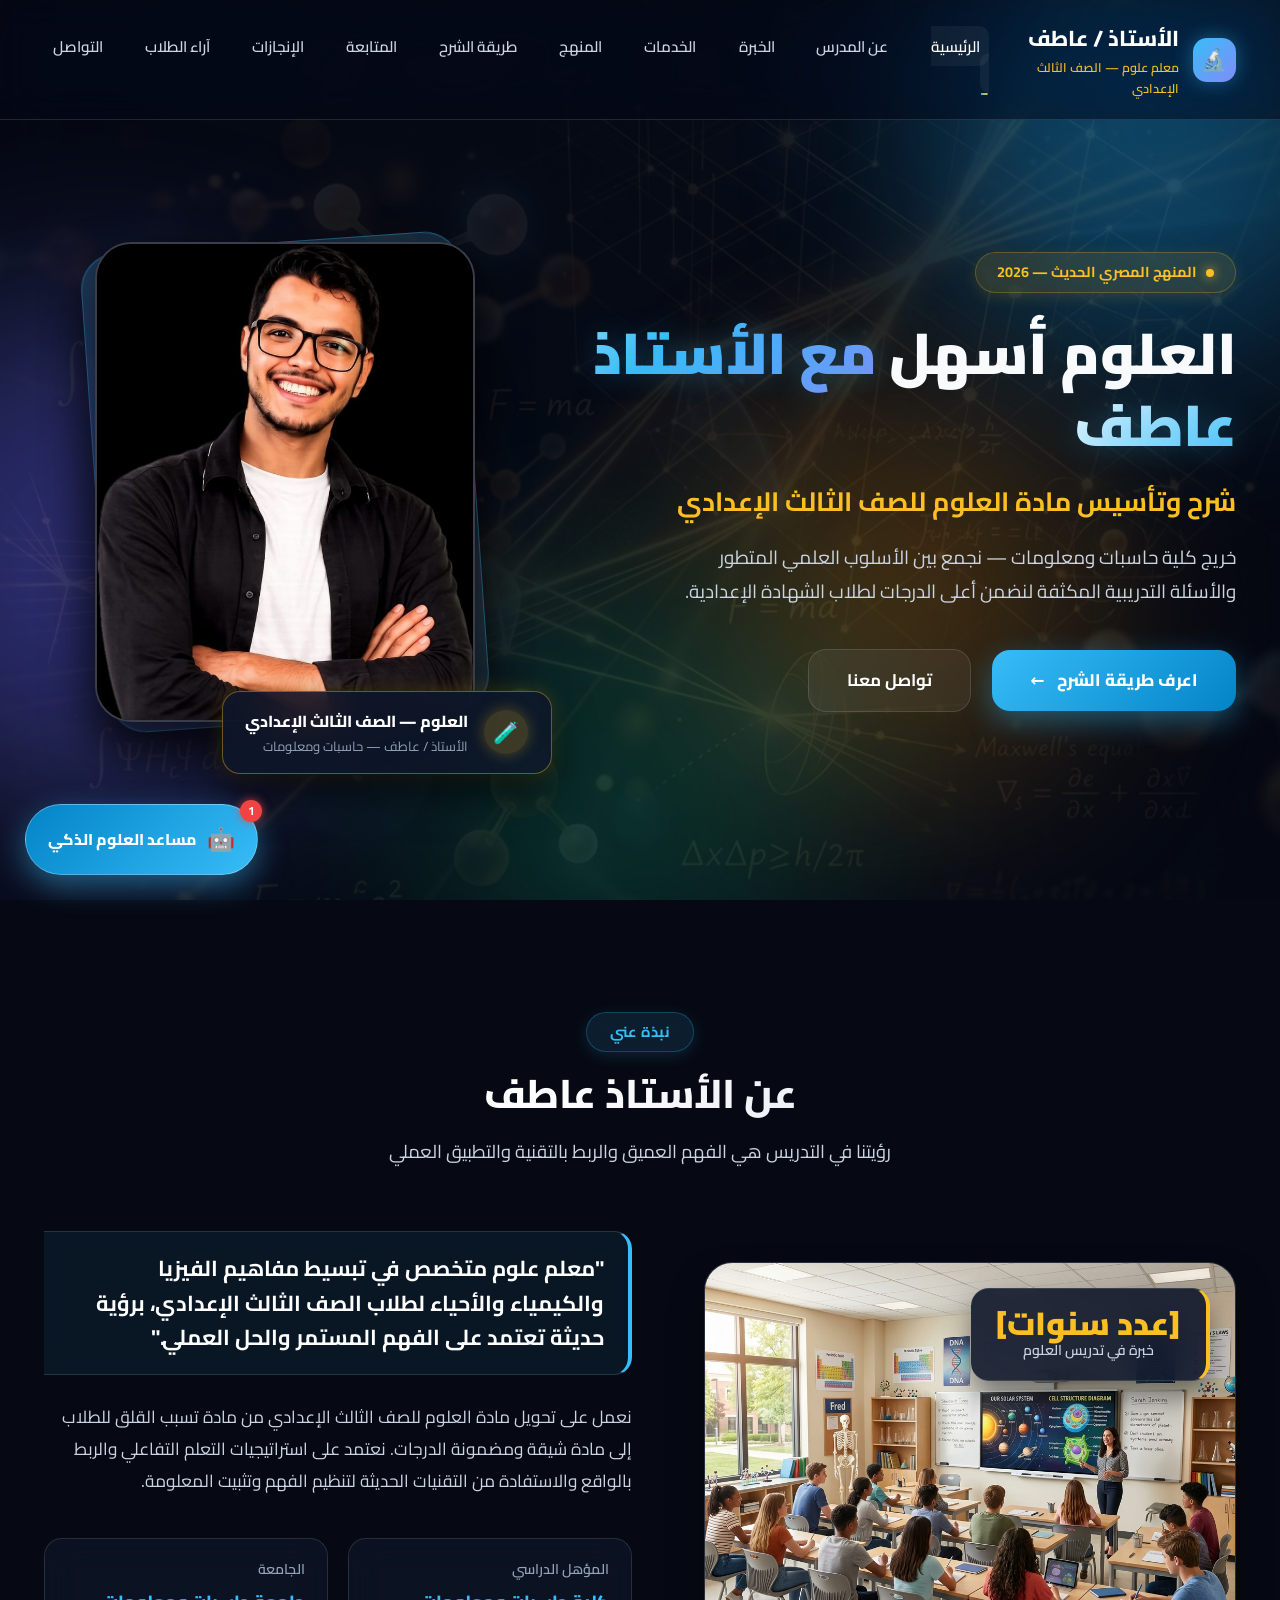
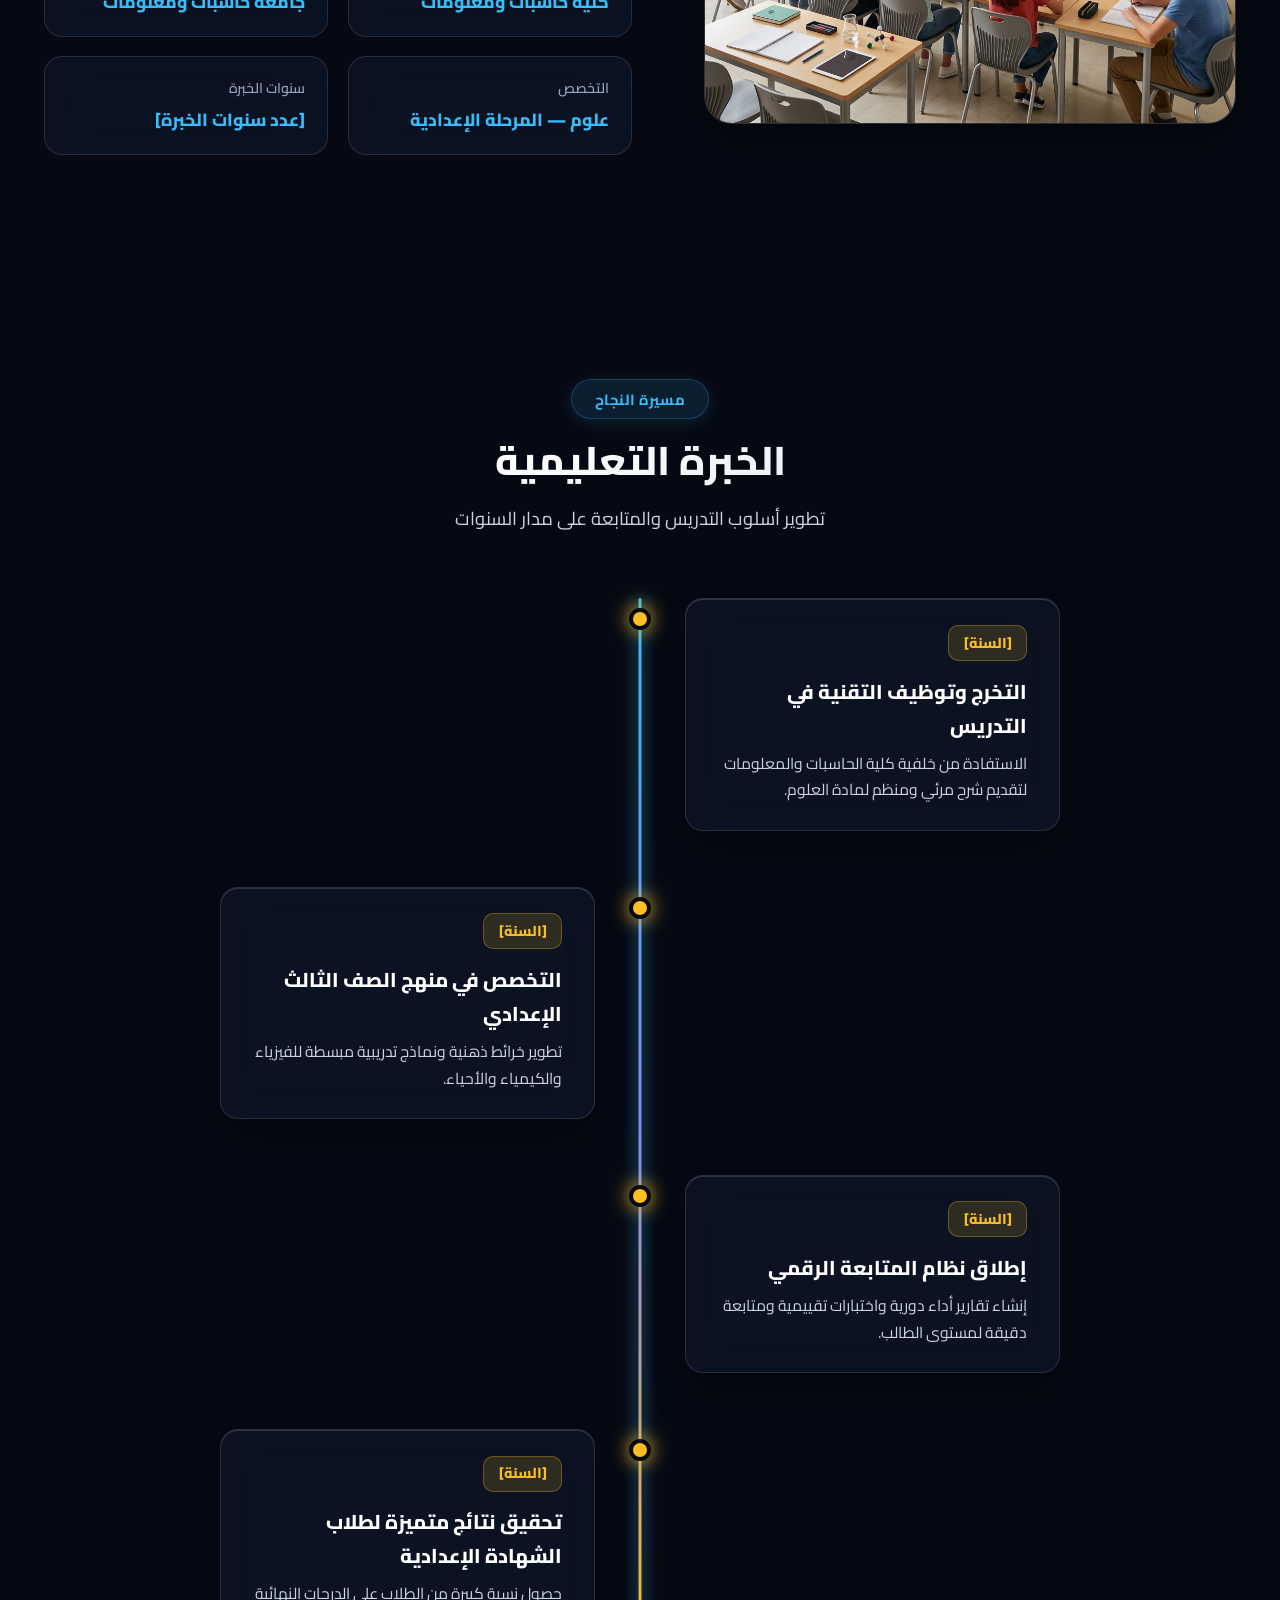
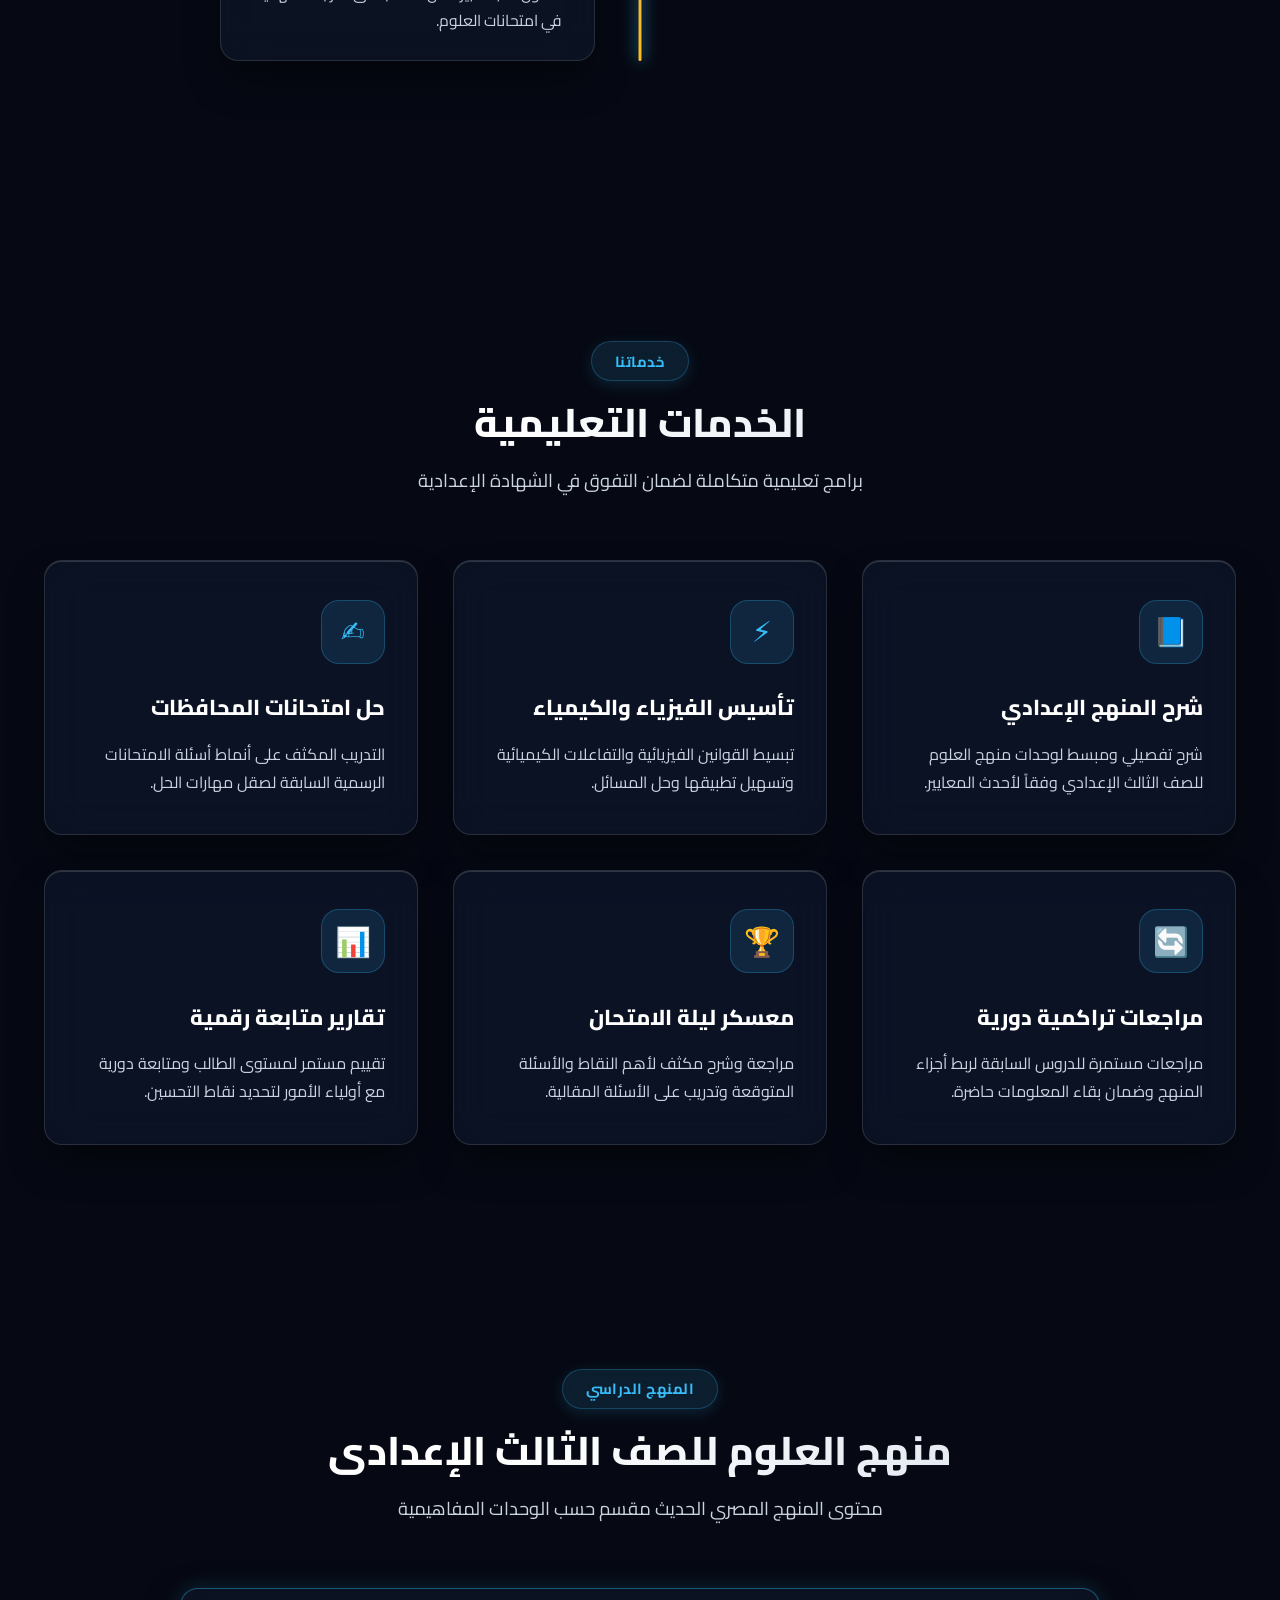
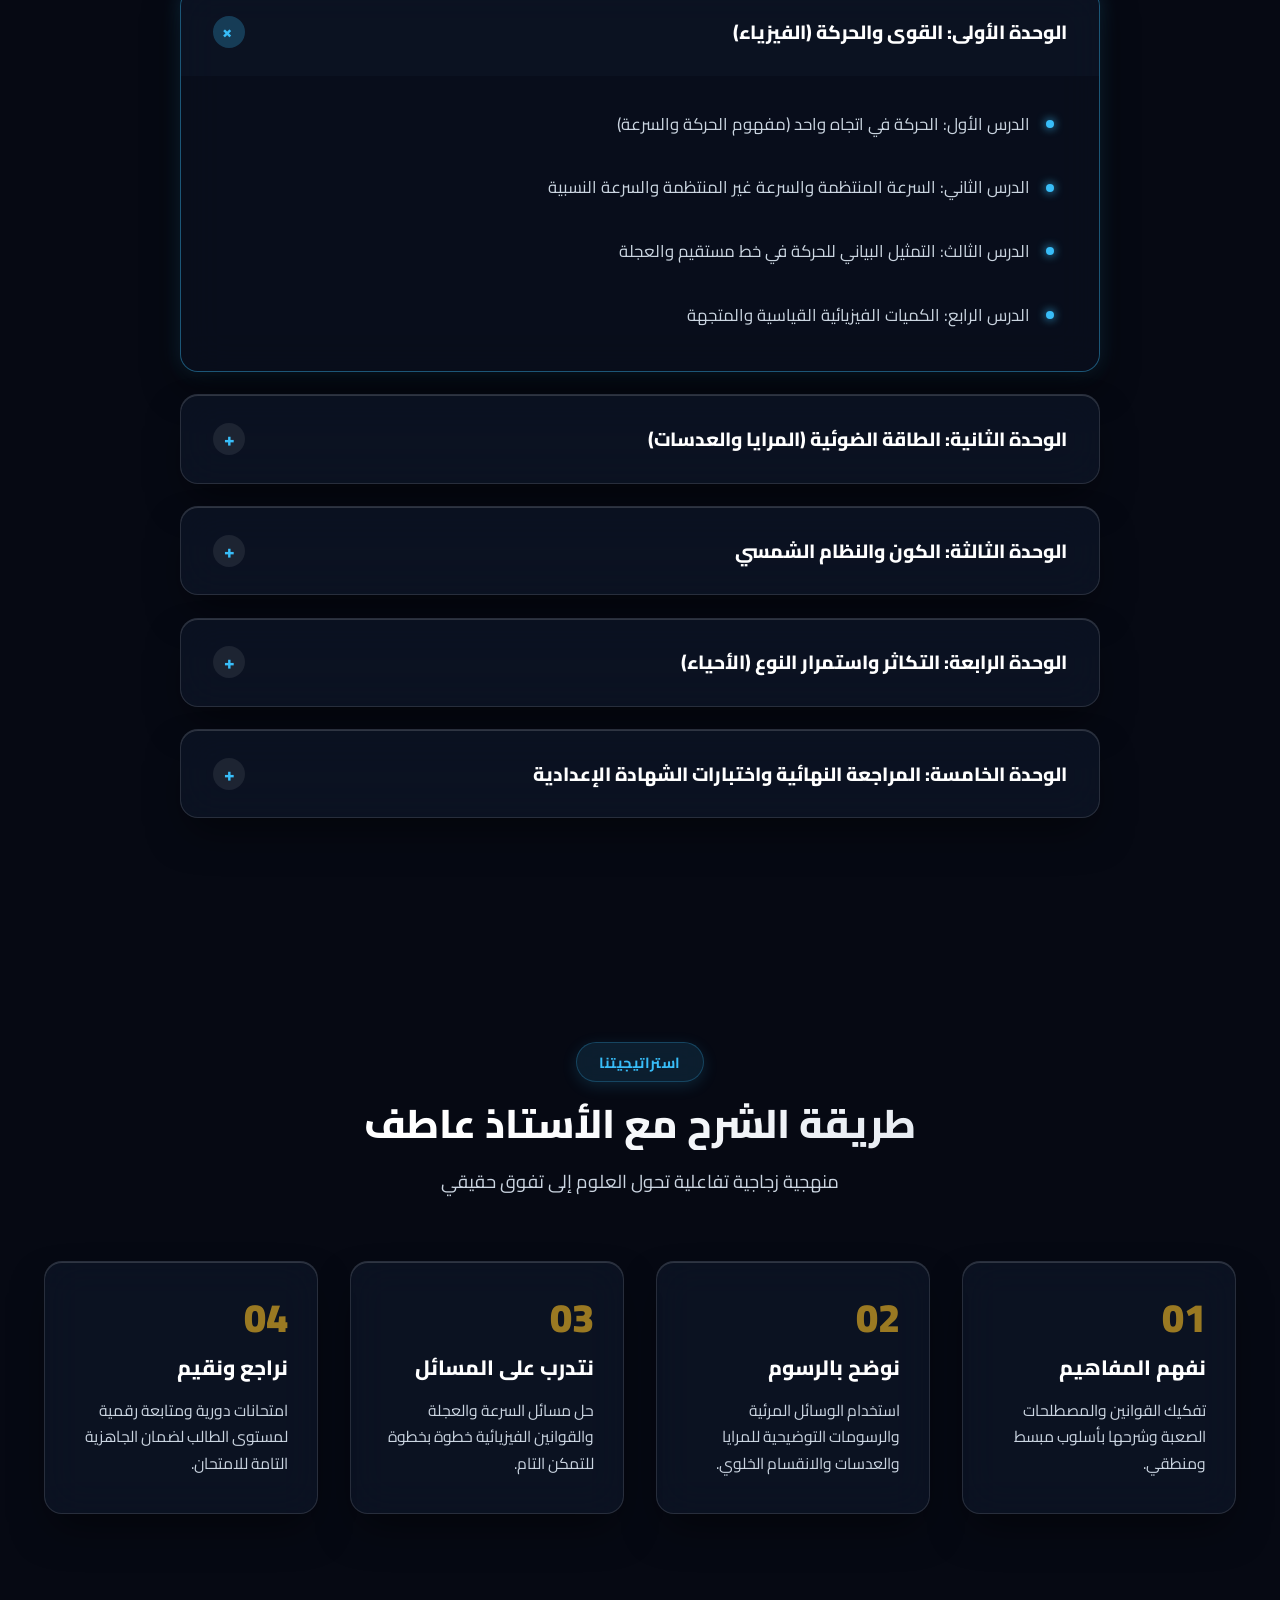
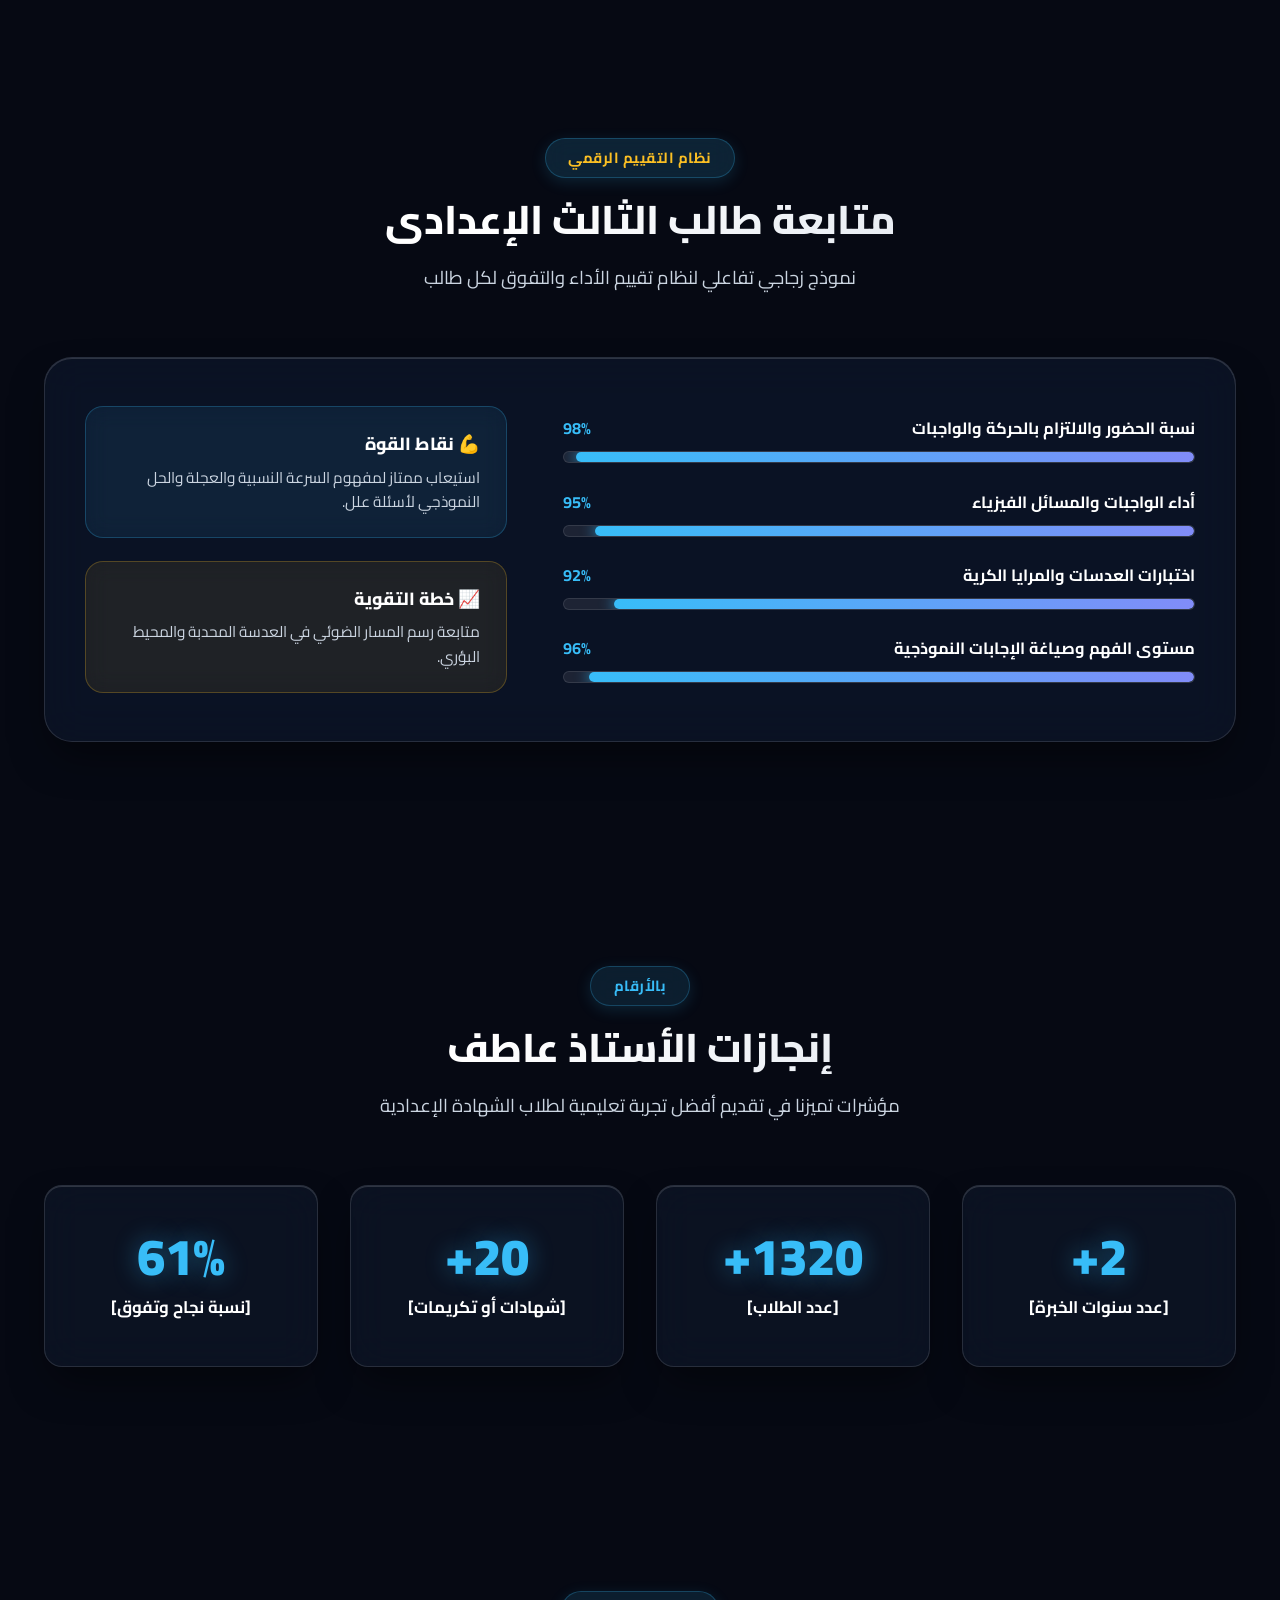
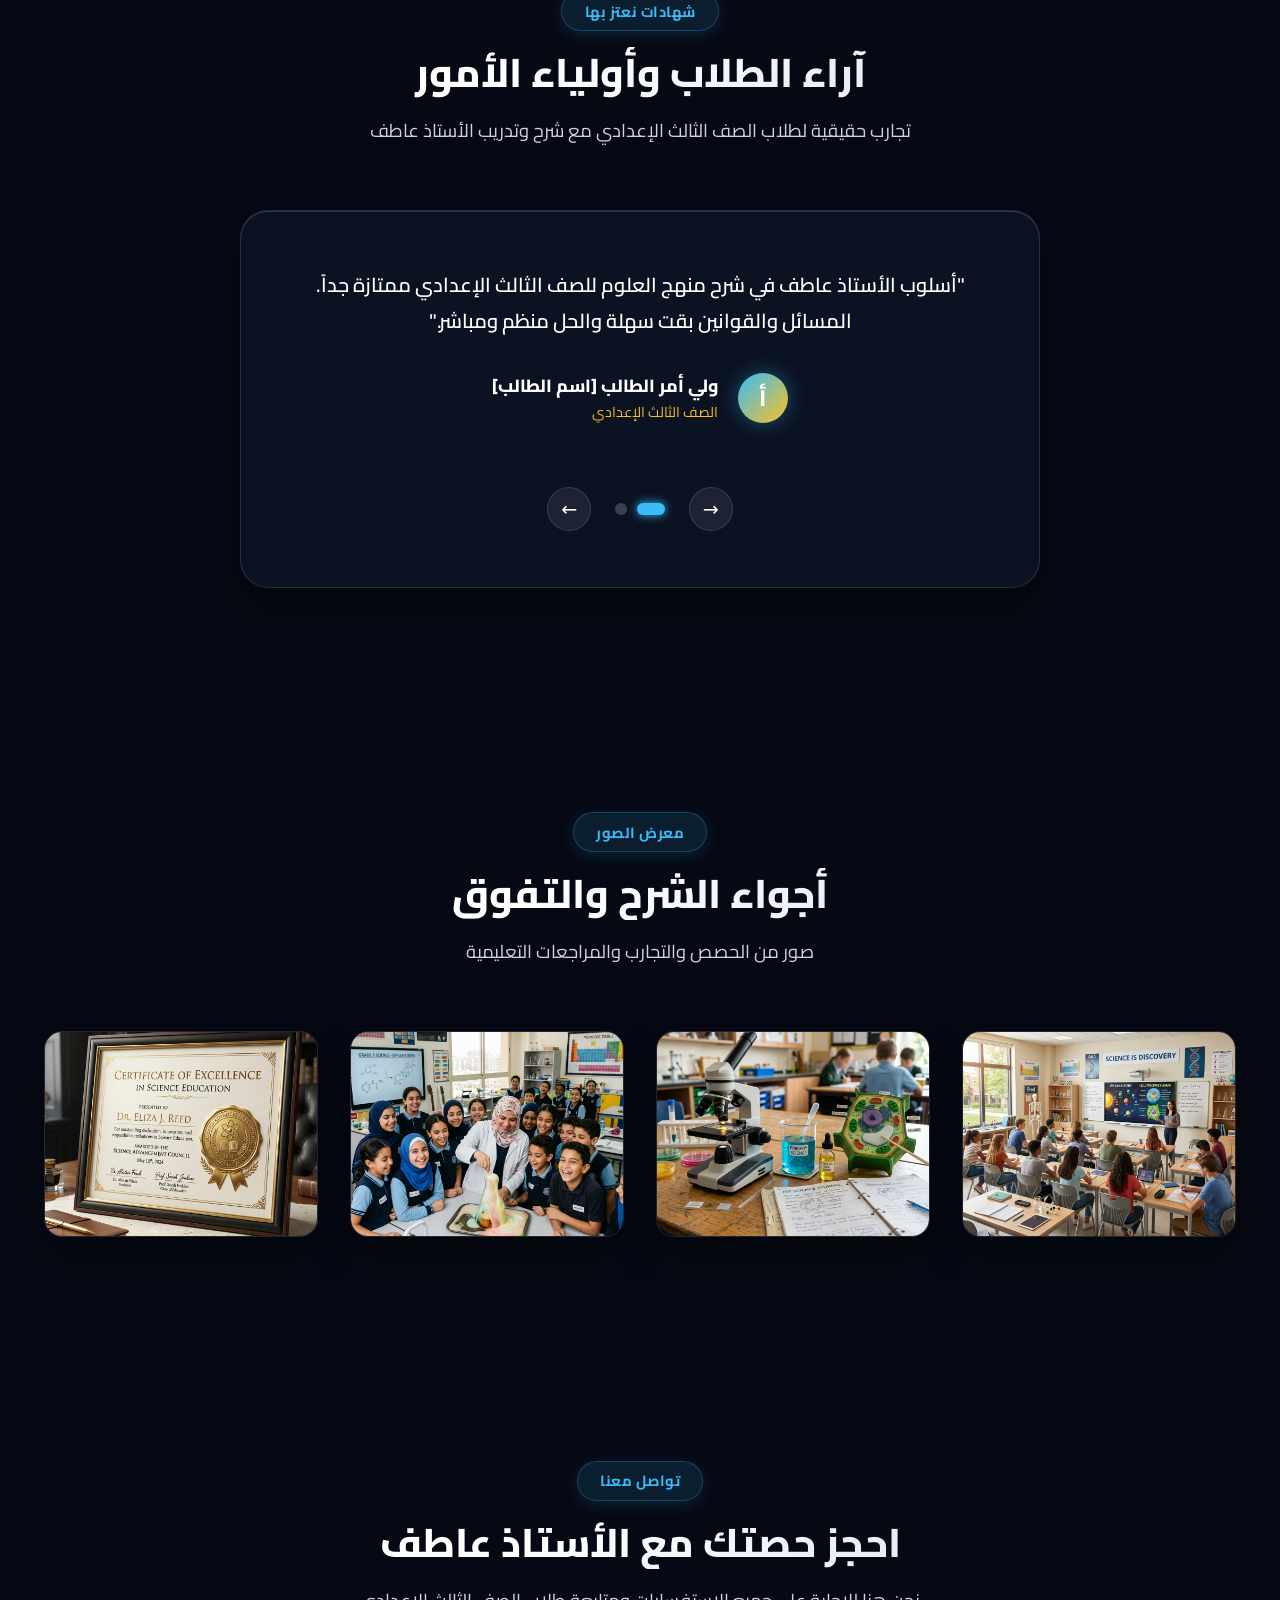
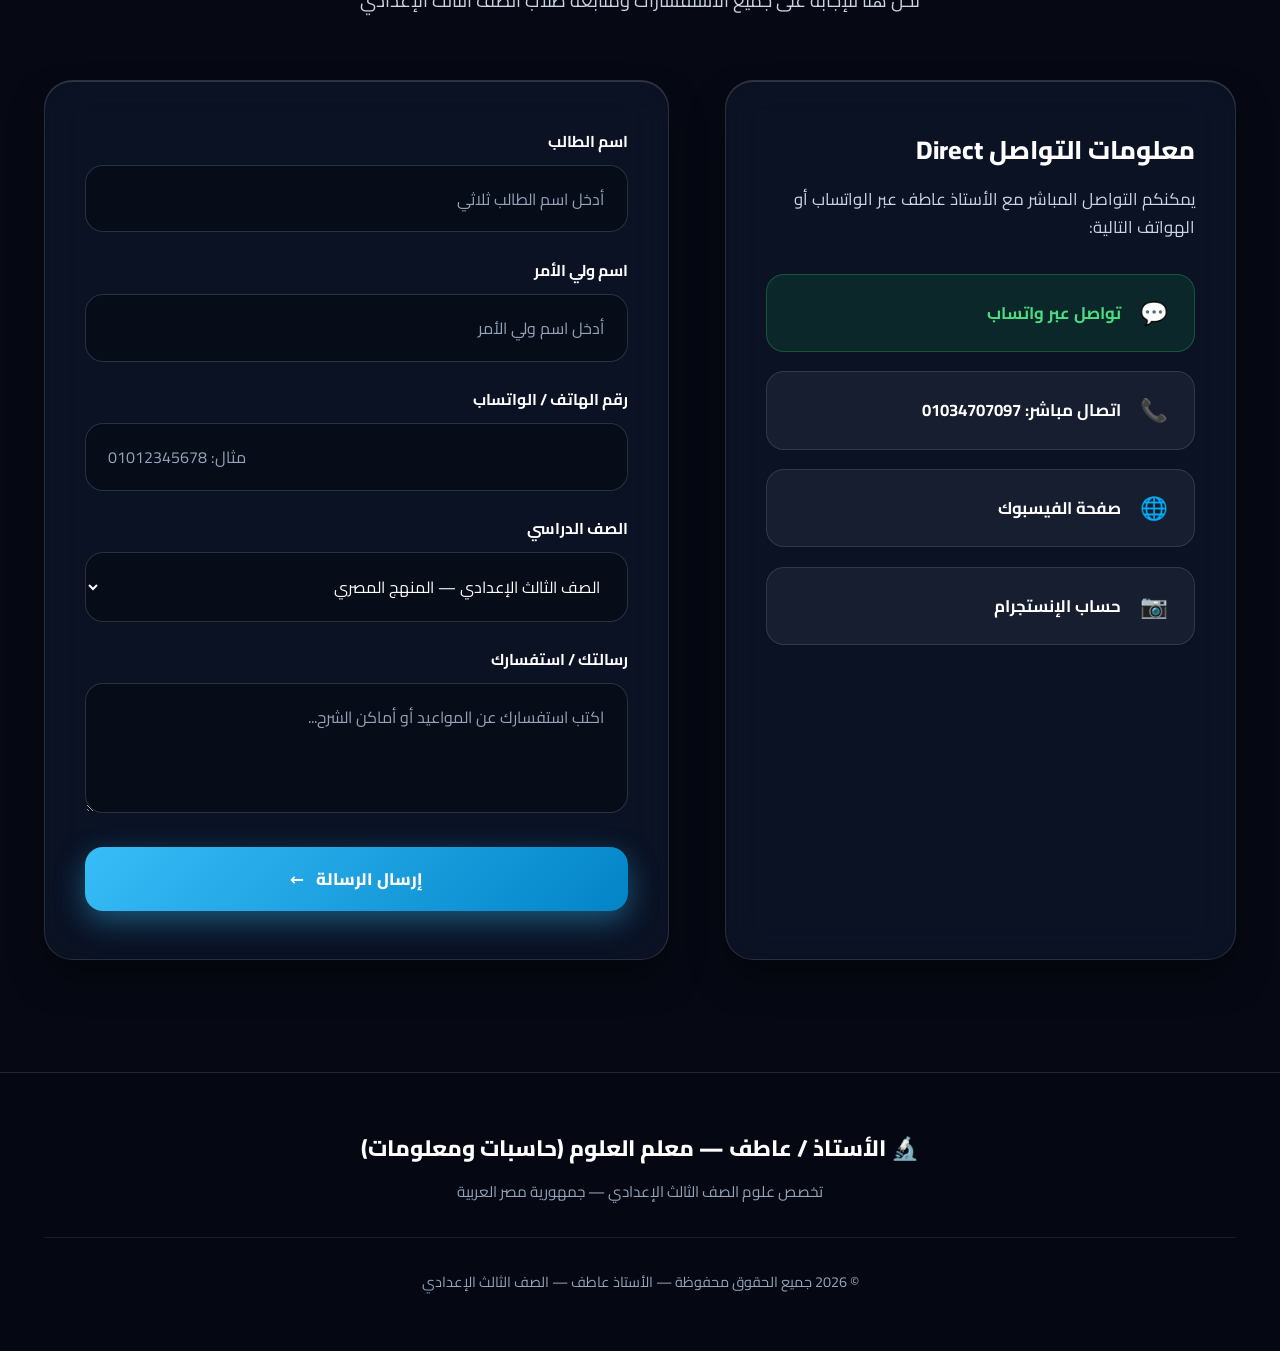
==== commit 582e0254: "feat: add initial index.html file for portfolio landing page" ====
--- a/science-teacher-portfolio/index.html
+++ b/science-teacher-portfolio/index.html
@@ -654,22 +654,22 @@
                     </div>
 
                     <div class="quick-contact-list">
-                        <a href="[رابط واتساب]" target="_blank" class="quick-contact-btn whatsapp">
+                        <a href="https://q.me-qr.com/dmcfafr2" target="_blank" class="quick-contact-btn whatsapp">
                             <span class="quick-contact-icon">💬</span>
                             <span>تواصل عبر واتساب</span>
                         </a>
 
-                        <a href="tel:[رابط هاتف]" class="quick-contact-btn">
+                        <a href="tel:+201034707097" class="quick-contact-btn">
                             <span class="quick-contact-icon">📞</span>
-                            <span>اتصال مباشر: [رقم الهاتف]</span>
+                            <span>اتصال مباشر: 01034707097</span>
                         </a>
 
-                        <a href="[رابط فيسبوك]" target="_blank" class="quick-contact-btn">
+                        <a href="https://q.me-qr.com/xggfrgsx" target="_blank" class="quick-contact-btn">
                             <span class="quick-contact-icon">🌐</span>
                             <span>صفحة الفيسبوك</span>
                         </a>
 
-                        <a href="[رابط إنستجرام]" target="_blank" class="quick-contact-btn">
+                        <a href="https://q.me-qr.com/rpdyw9b5" target="_blank" class="quick-contact-btn">
                             <span class="quick-contact-icon">📷</span>
                             <span>حساب الإنستجرام</span>
                         </a>
@@ -678,7 +678,9 @@
 
                 <div class="contact-form-card fade-up">
                     <form id="contactForm">
-                        <div id="formStatus" class="form-status-msg" style="display: none; padding: 1rem; margin-bottom: 1.5rem; border-radius: var(--radius-md); font-weight: 700; text-align: center; backdrop-filter: blur(12px);"></div>
+                        <div id="formStatus" class="form-status-msg"
+                            style="display: none; padding: 1rem; margin-bottom: 1.5rem; border-radius: var(--radius-md); font-weight: 700; text-align: center; backdrop-filter: blur(12px);">
+                        </div>
                         <div class="form-group">
                             <label class="form-label" for="studentName">اسم الطالب</label>
                             <input type="text" id="studentName" class="form-control" placeholder="أدخل اسم الطالب ثلاثي"
@@ -752,7 +754,8 @@
                     <div class="chatbot-avatar">🔬</div>
                     <div>
                         <div class="chatbot-title">بوت الأستاذ عاطف (مساعد العلوم) ⚡</div>
-                        <div class="chatbot-subtitle"><span class="online-dot"></span> متصل الآن — رد تلقائي وحجز تليجرام</div>
+                        <div class="chatbot-subtitle"><span class="online-dot"></span> متصل الآن — رد تلقائي وحجز
+                            تليجرام</div>
                     </div>
                 </div>
                 <button id="chatbot-close-btn" class="chatbot-close-btn">&times;</button>
@@ -777,7 +780,8 @@
 
             <div class="chatbot-footer">
                 <form id="chatbot-form" class="chatbot-form">
-                    <input type="text" id="chatbot-input" class="chatbot-input" placeholder="اكتب سؤالك أو طلبك هنا..." autocomplete="off">
+                    <input type="text" id="chatbot-input" class="chatbot-input" placeholder="اكتب سؤالك أو طلبك هنا..."
+                        autocomplete="off">
                     <button type="submit" class="chatbot-send-btn" title="إرسال">
                         <span>إرسال</span>
                         <span class="send-icon">🚀</span>
--- a/science-teacher-portfolio/style.css
+++ b/science-teacher-portfolio/style.css
@@ -1880,6 +1880,22 @@
     border-color: rgba(56, 189, 248, 0.25);
 }
 
+.chatbot-message.teacher {
+    align-self: flex-start;
+}
+
+.chatbot-message.teacher .msg-avatar {
+    background: rgba(34, 197, 94, 0.25);
+    border: 1px solid rgba(34, 197, 94, 0.6);
+}
+
+.chatbot-message.teacher .msg-content {
+    border-radius: 16px 16px 16px 2px;
+    background: linear-gradient(135deg, rgba(16, 185, 129, 0.25), rgba(6, 95, 70, 0.35));
+    border: 1px solid rgba(52, 211, 153, 0.5);
+    box-shadow: 0 4px 15px rgba(16, 185, 129, 0.25);
+}
+
 .chatbot-suggestions {
     padding: 0.5rem 0.8rem;
     display: flex;
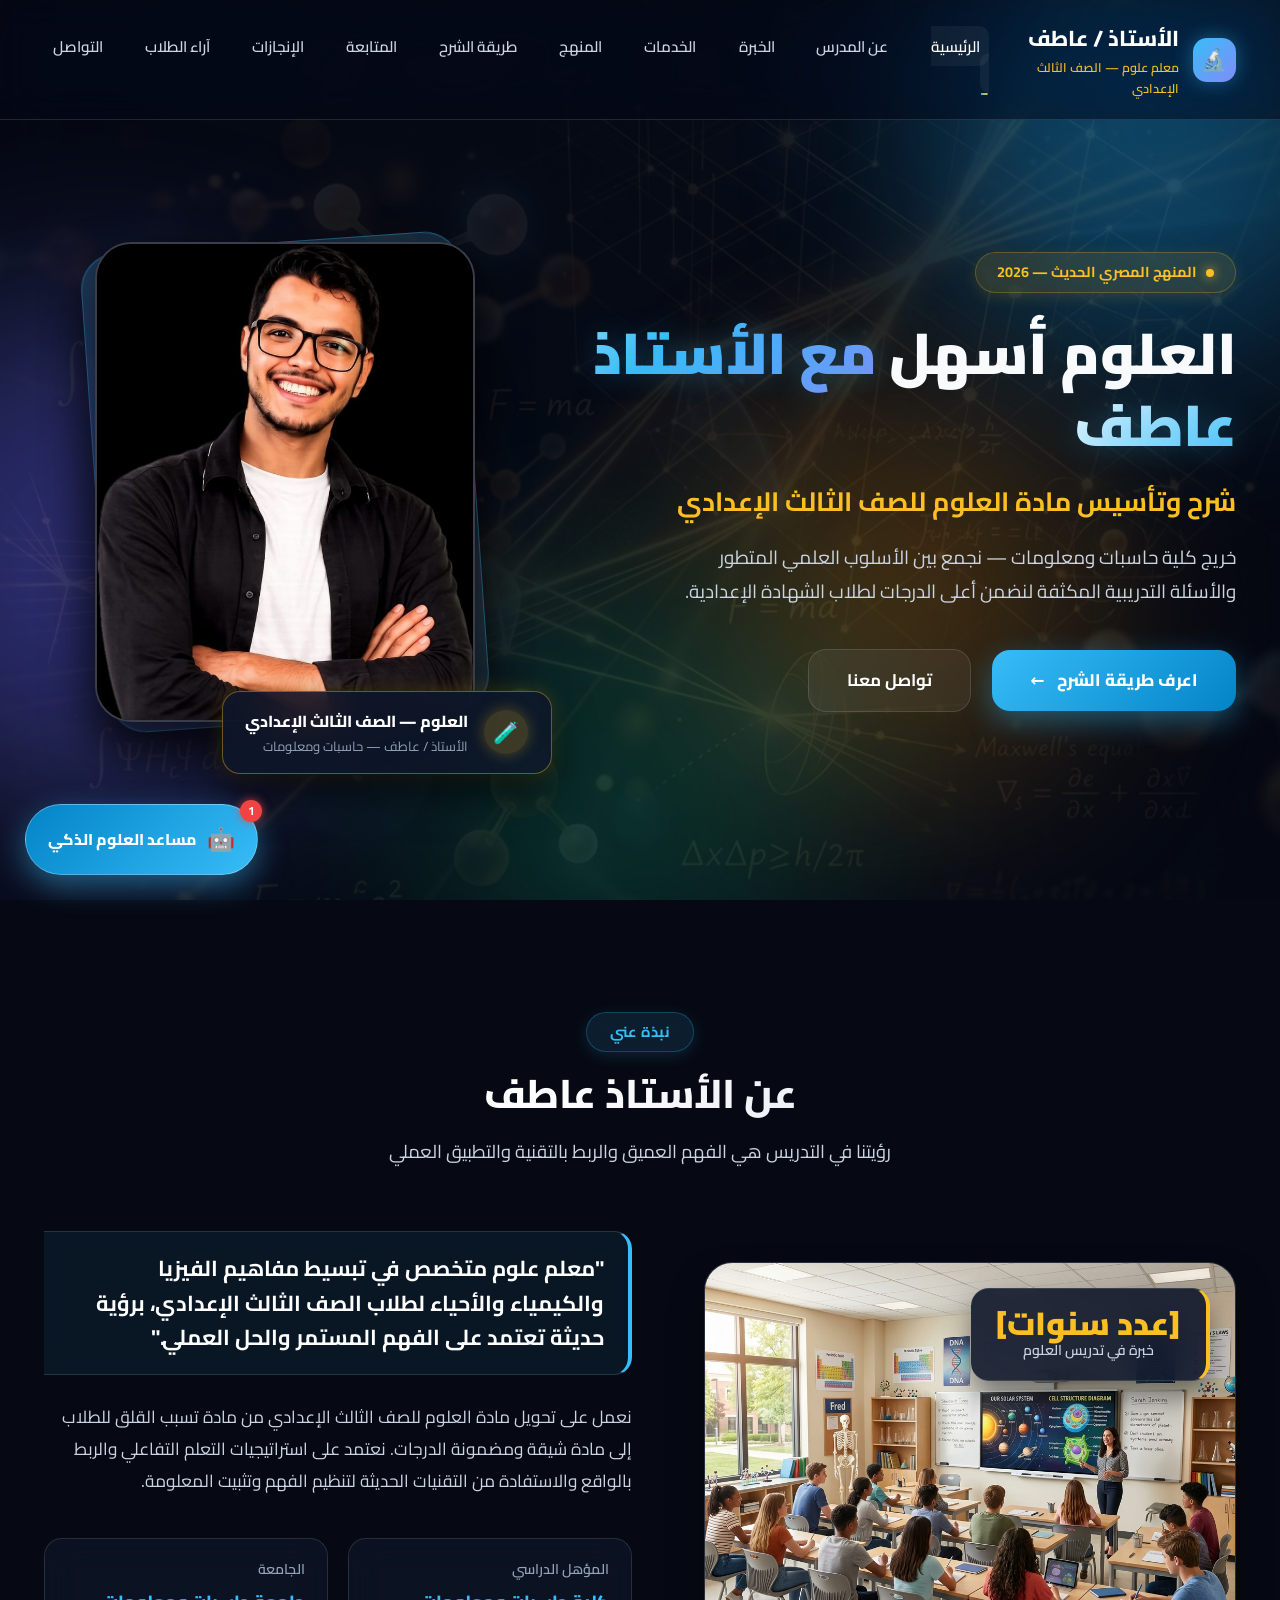
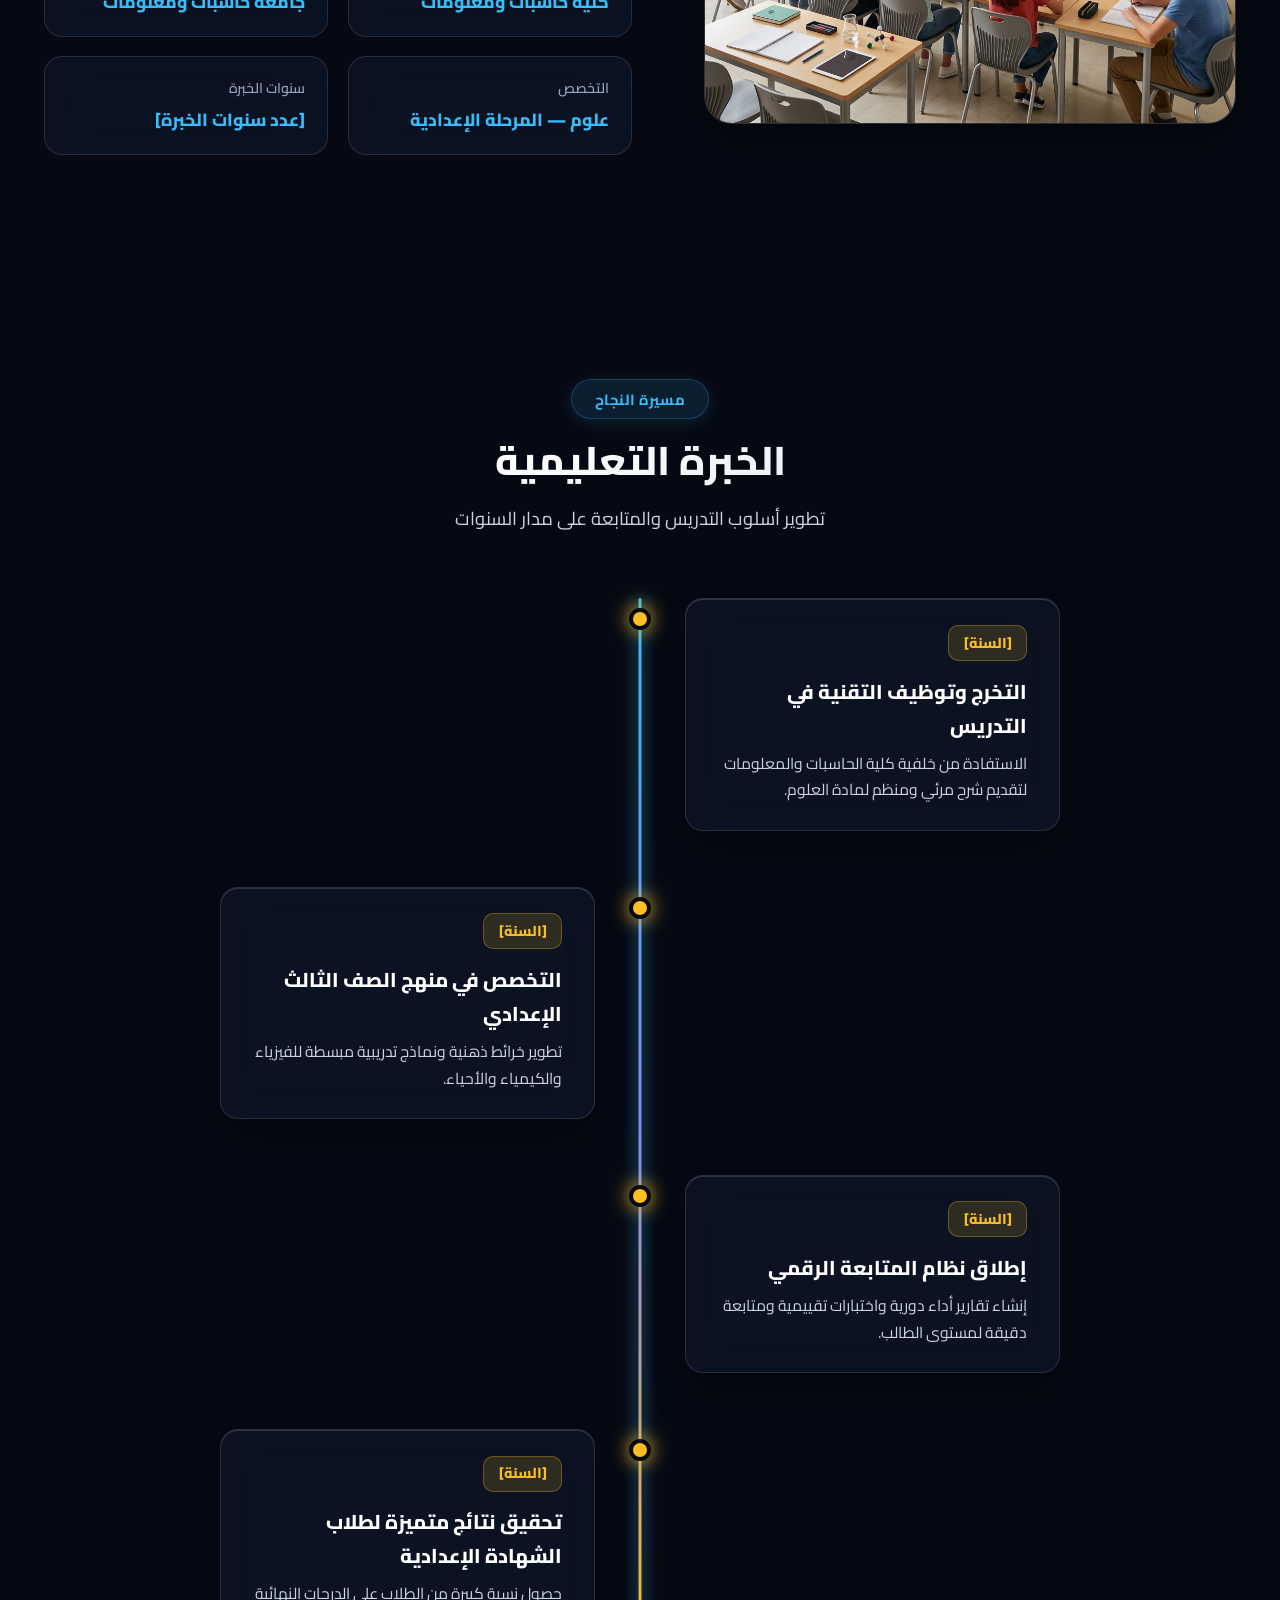
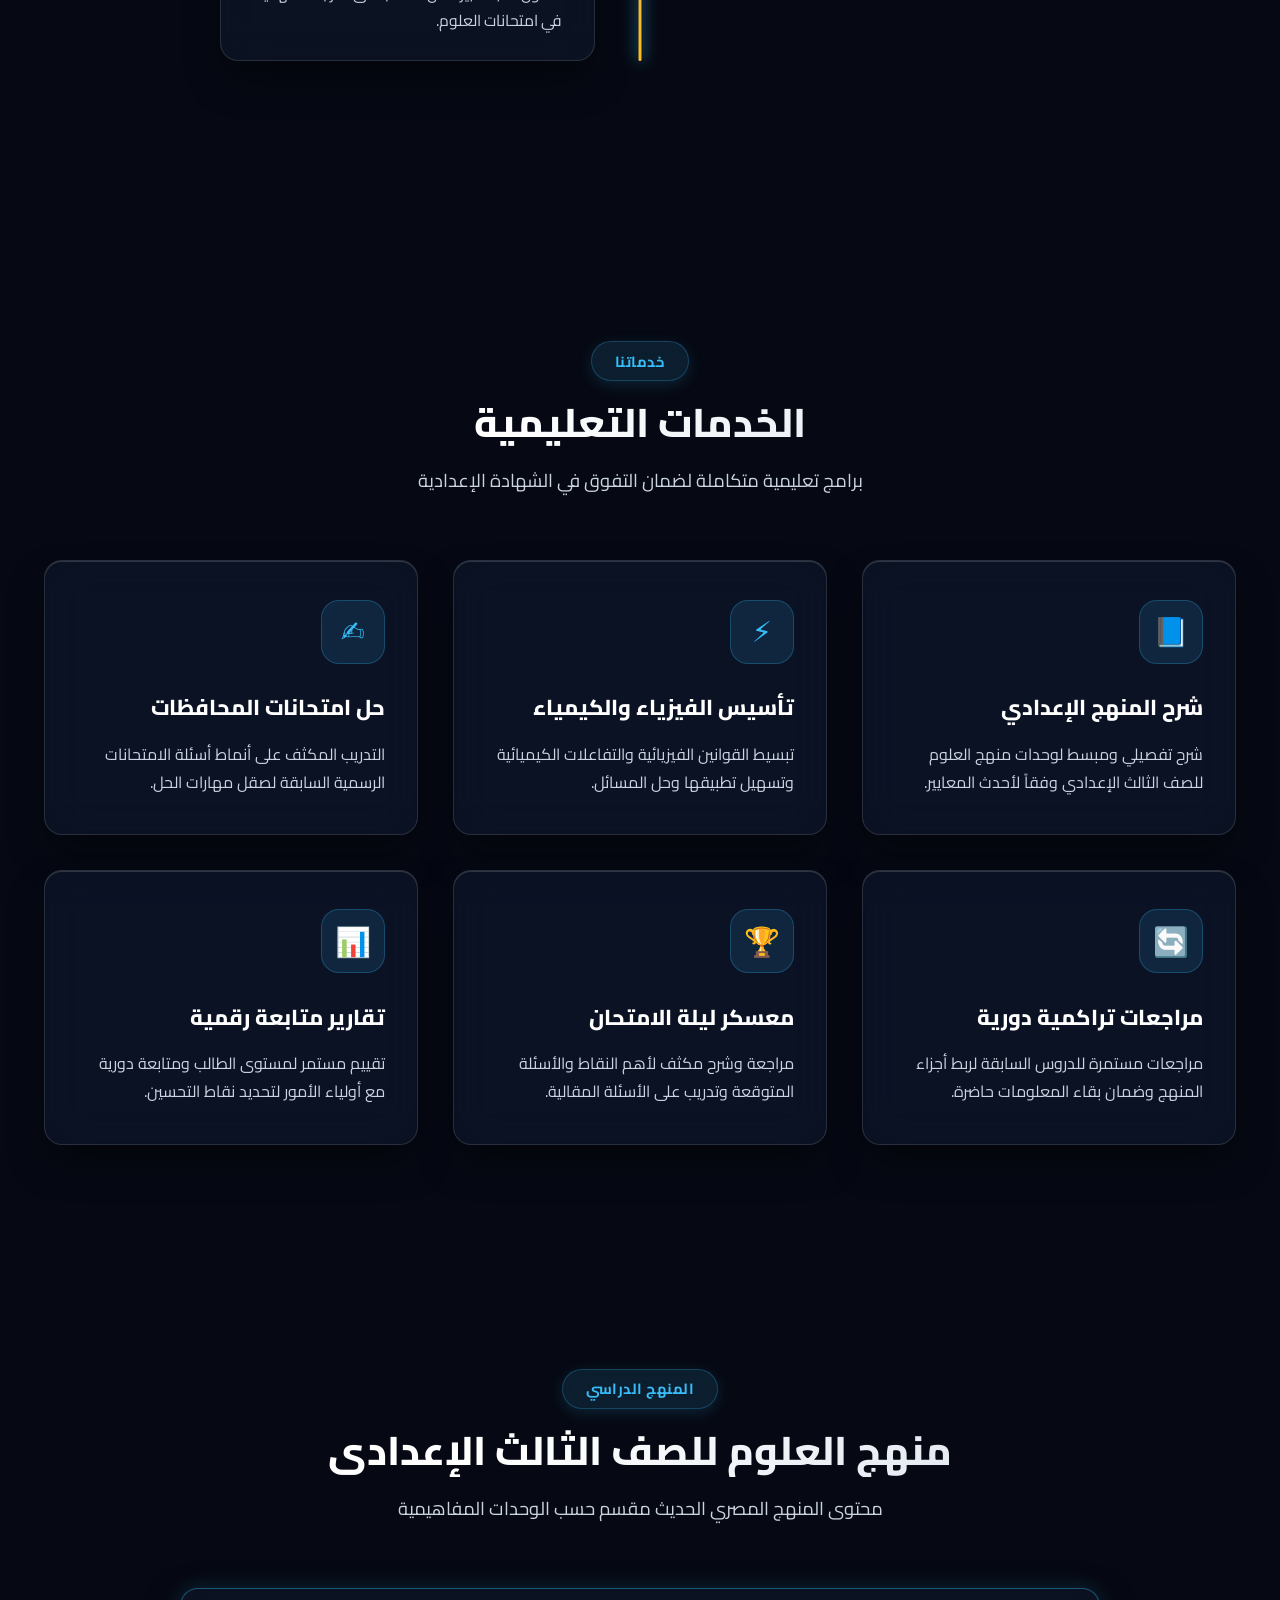
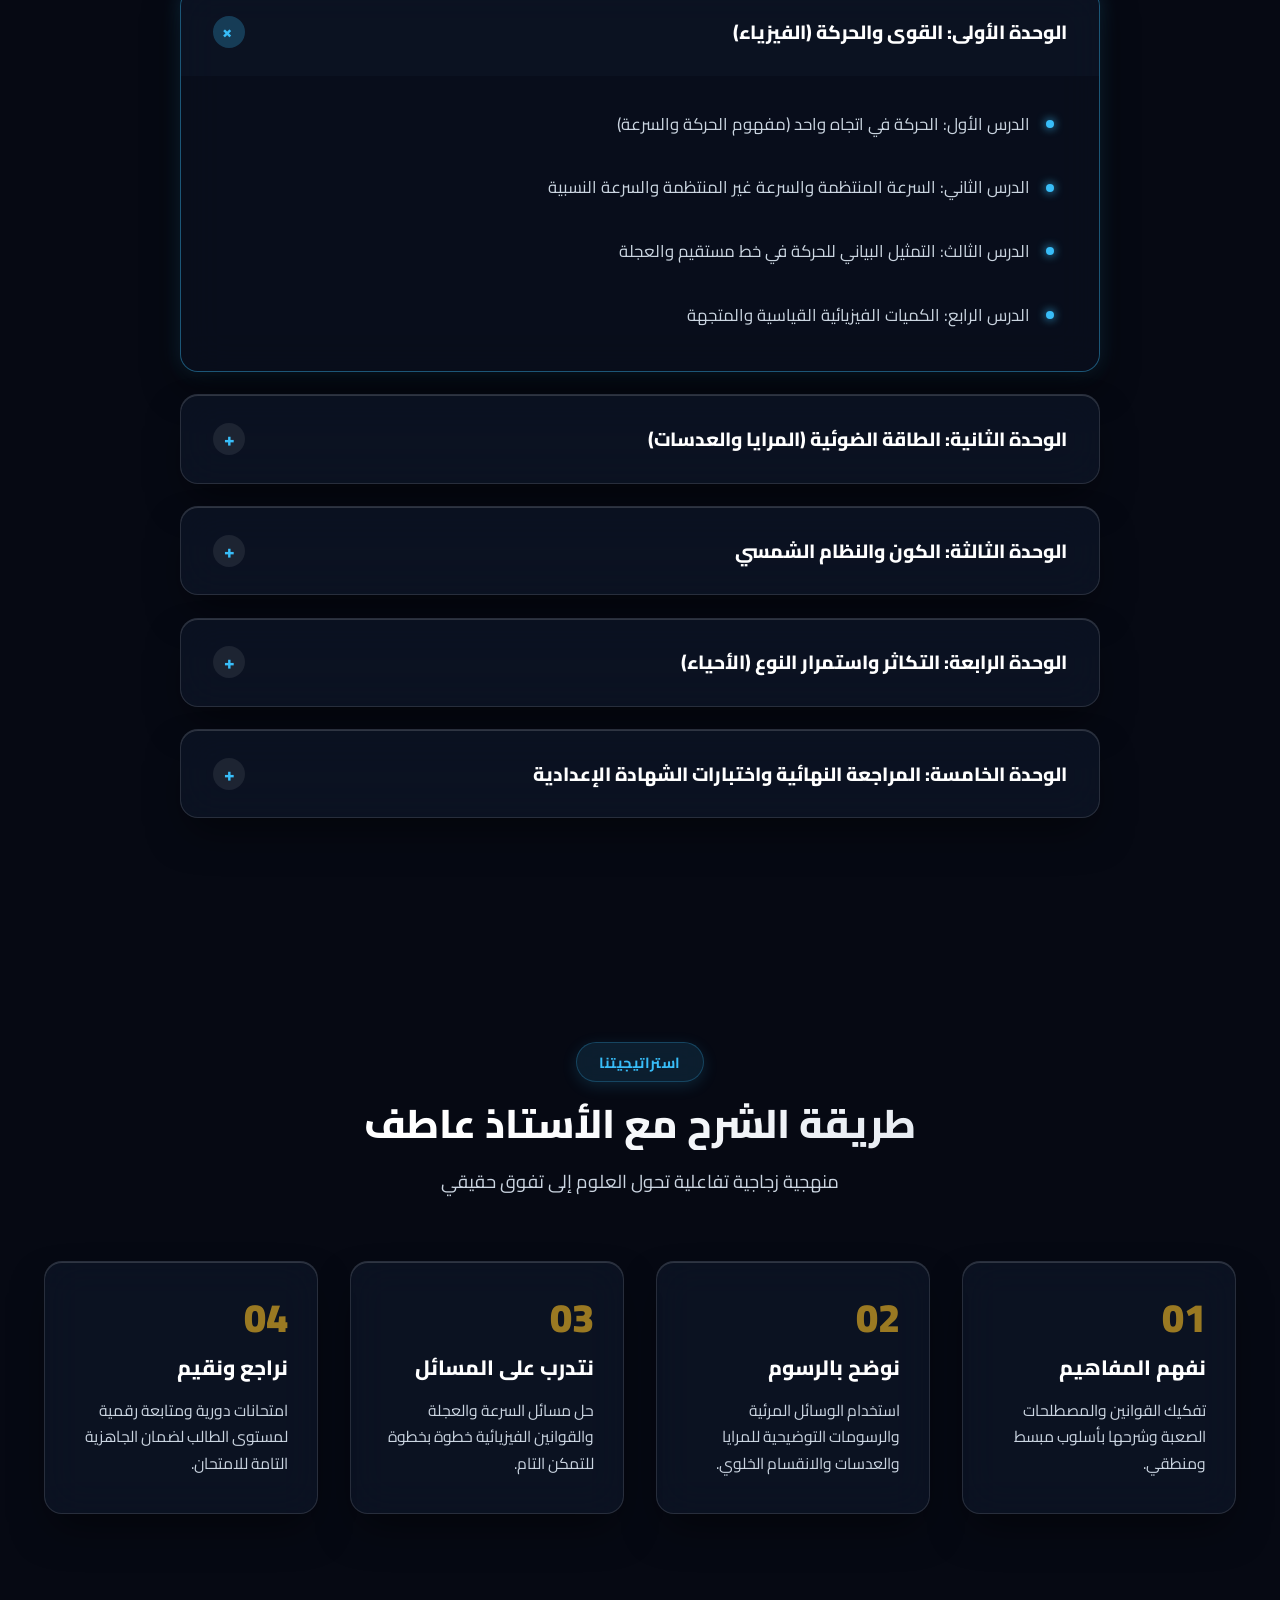
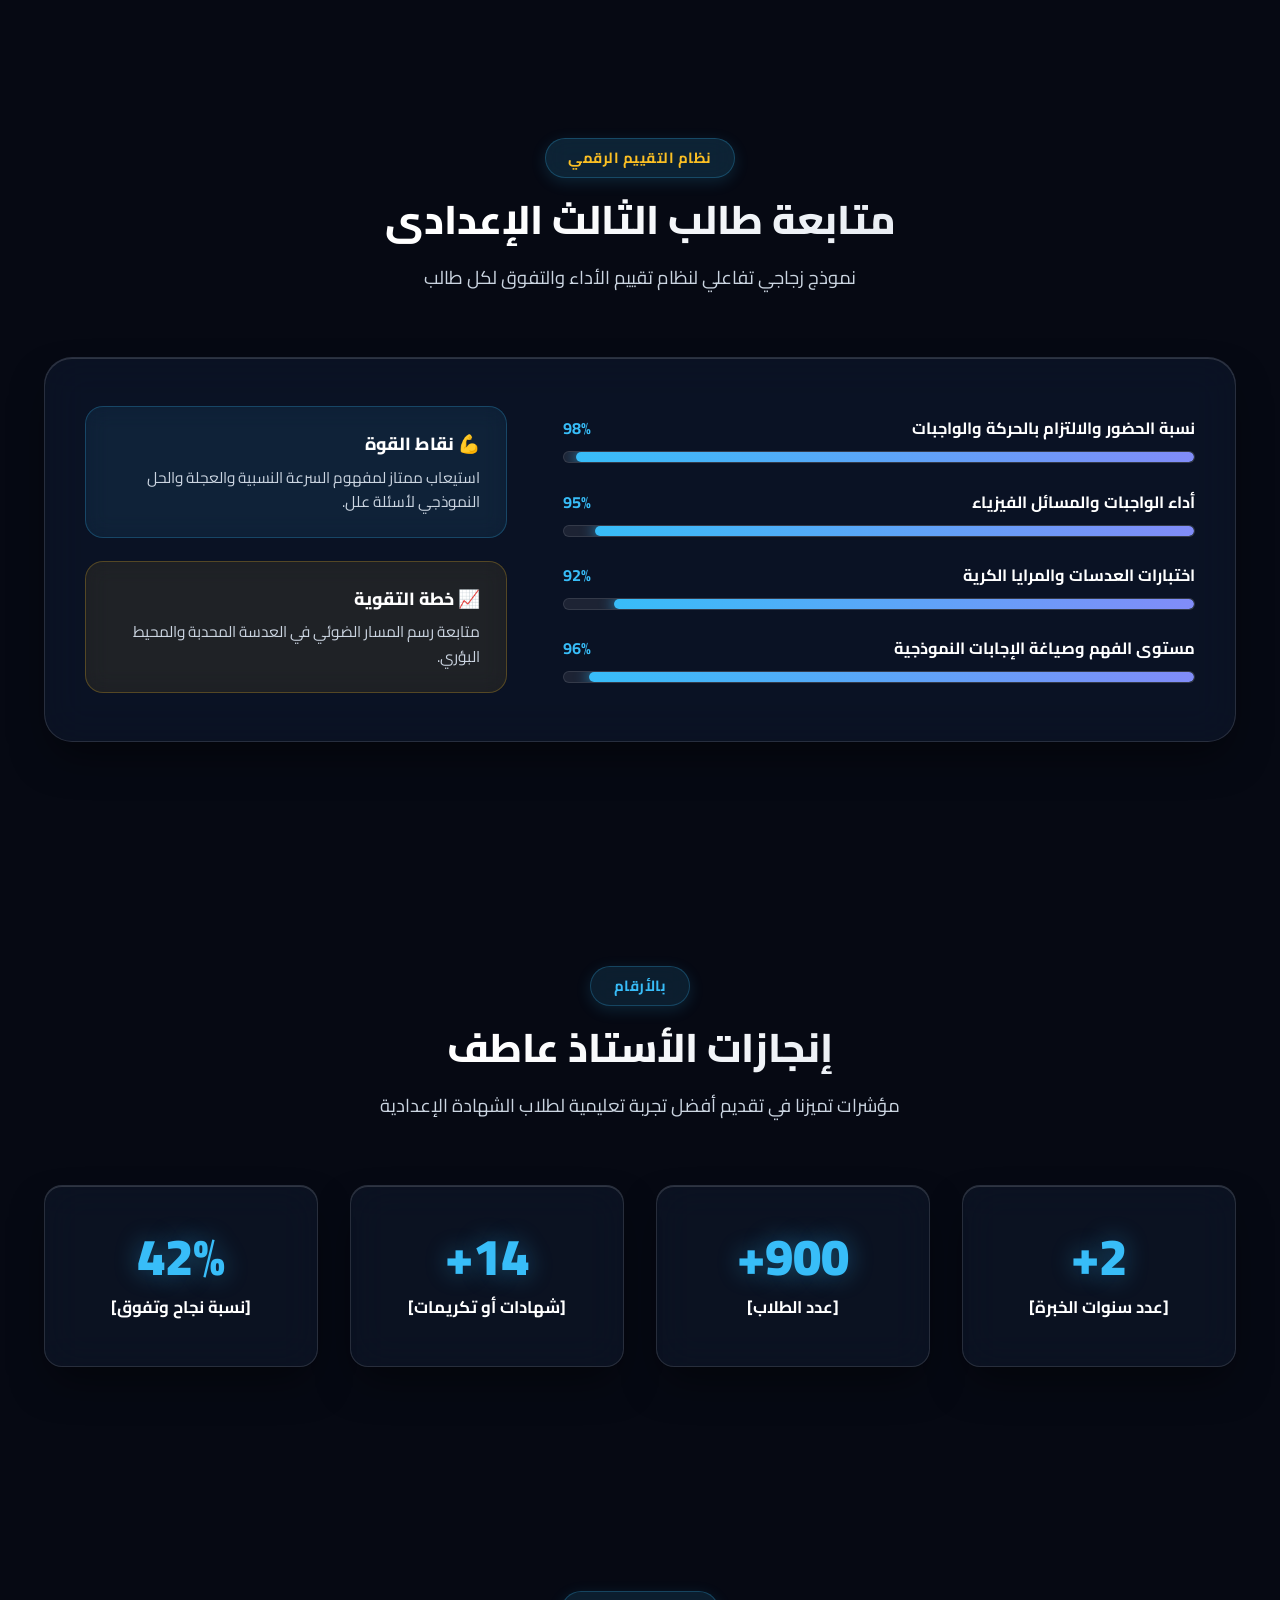
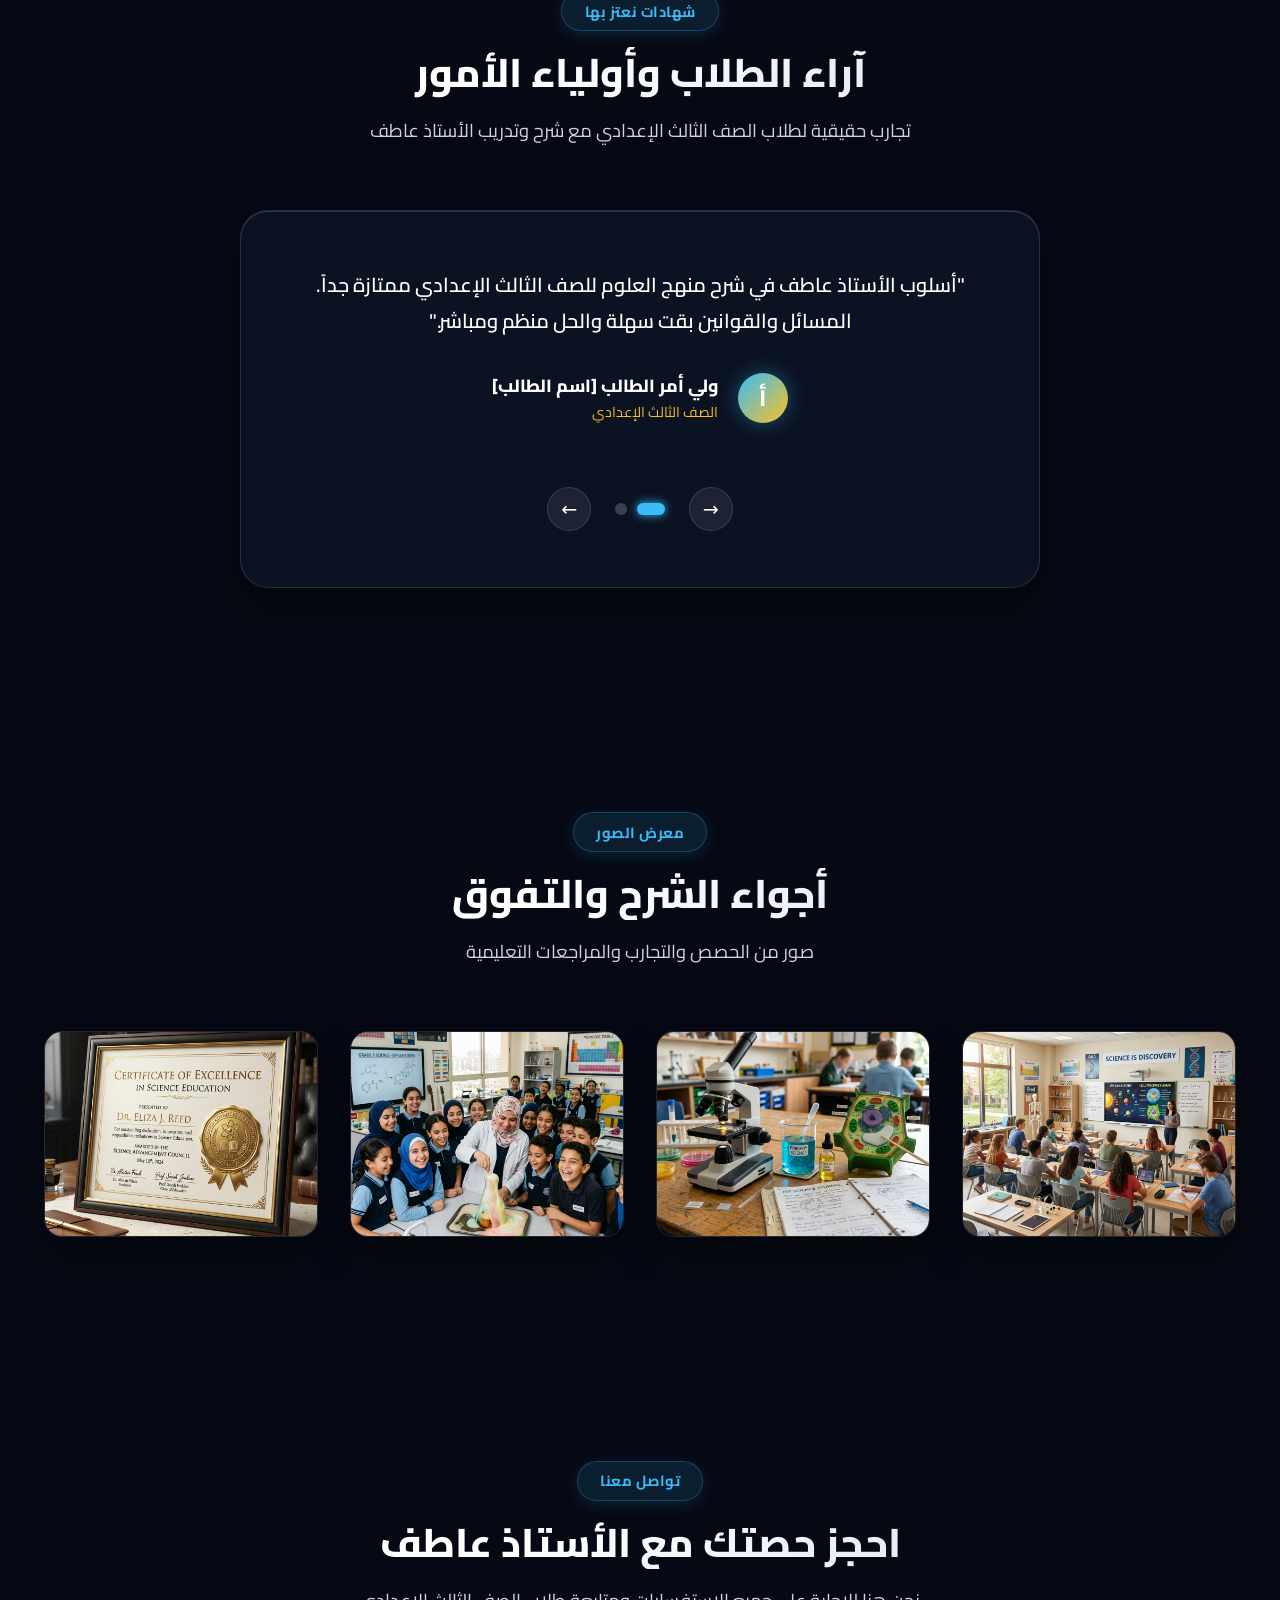
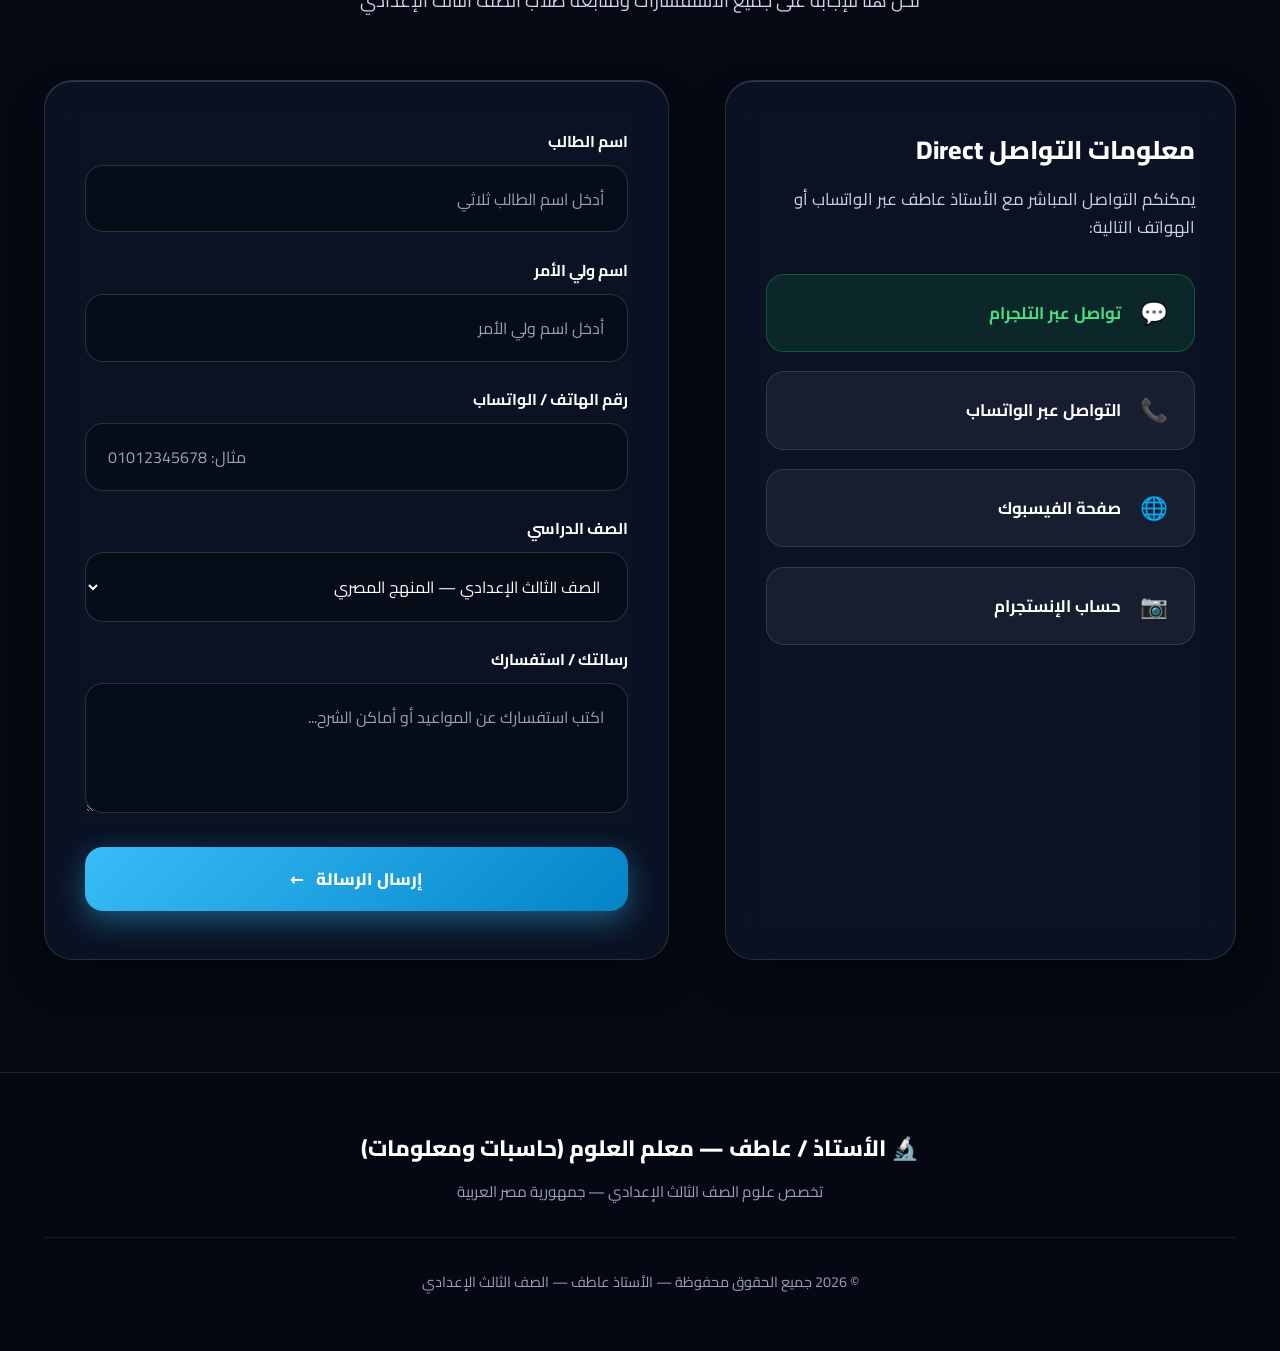
==== commit d882df24: "refactor: update index.html structure and content alignment" ====
--- a/science-teacher-portfolio/index.html
+++ b/science-teacher-portfolio/index.html
@@ -654,14 +654,14 @@
                     </div>
 
                     <div class="quick-contact-list">
-                        <a href="https://q.me-qr.com/dmcfafr2" target="_blank" class="quick-contact-btn whatsapp">
+                        <a href="@ENGATEF2121" target="_blank" class="quick-contact-btn whatsapp">
                             <span class="quick-contact-icon">💬</span>
-                            <span>تواصل عبر واتساب</span>
+                            <span>تواصل عبر التلجرام </span>
                         </a>
 
-                        <a href="tel:+201034707097" class="quick-contact-btn">
+                        <a href="https://wa.me/+201034707097" class="quick-contact-btn">
                             <span class="quick-contact-icon">📞</span>
-                            <span>اتصال مباشر: 01034707097</span>
+                            <span>التواصل عبر الواتساب </span>
                         </a>
 
                         <a href="https://q.me-qr.com/xggfrgsx" target="_blank" class="quick-contact-btn">
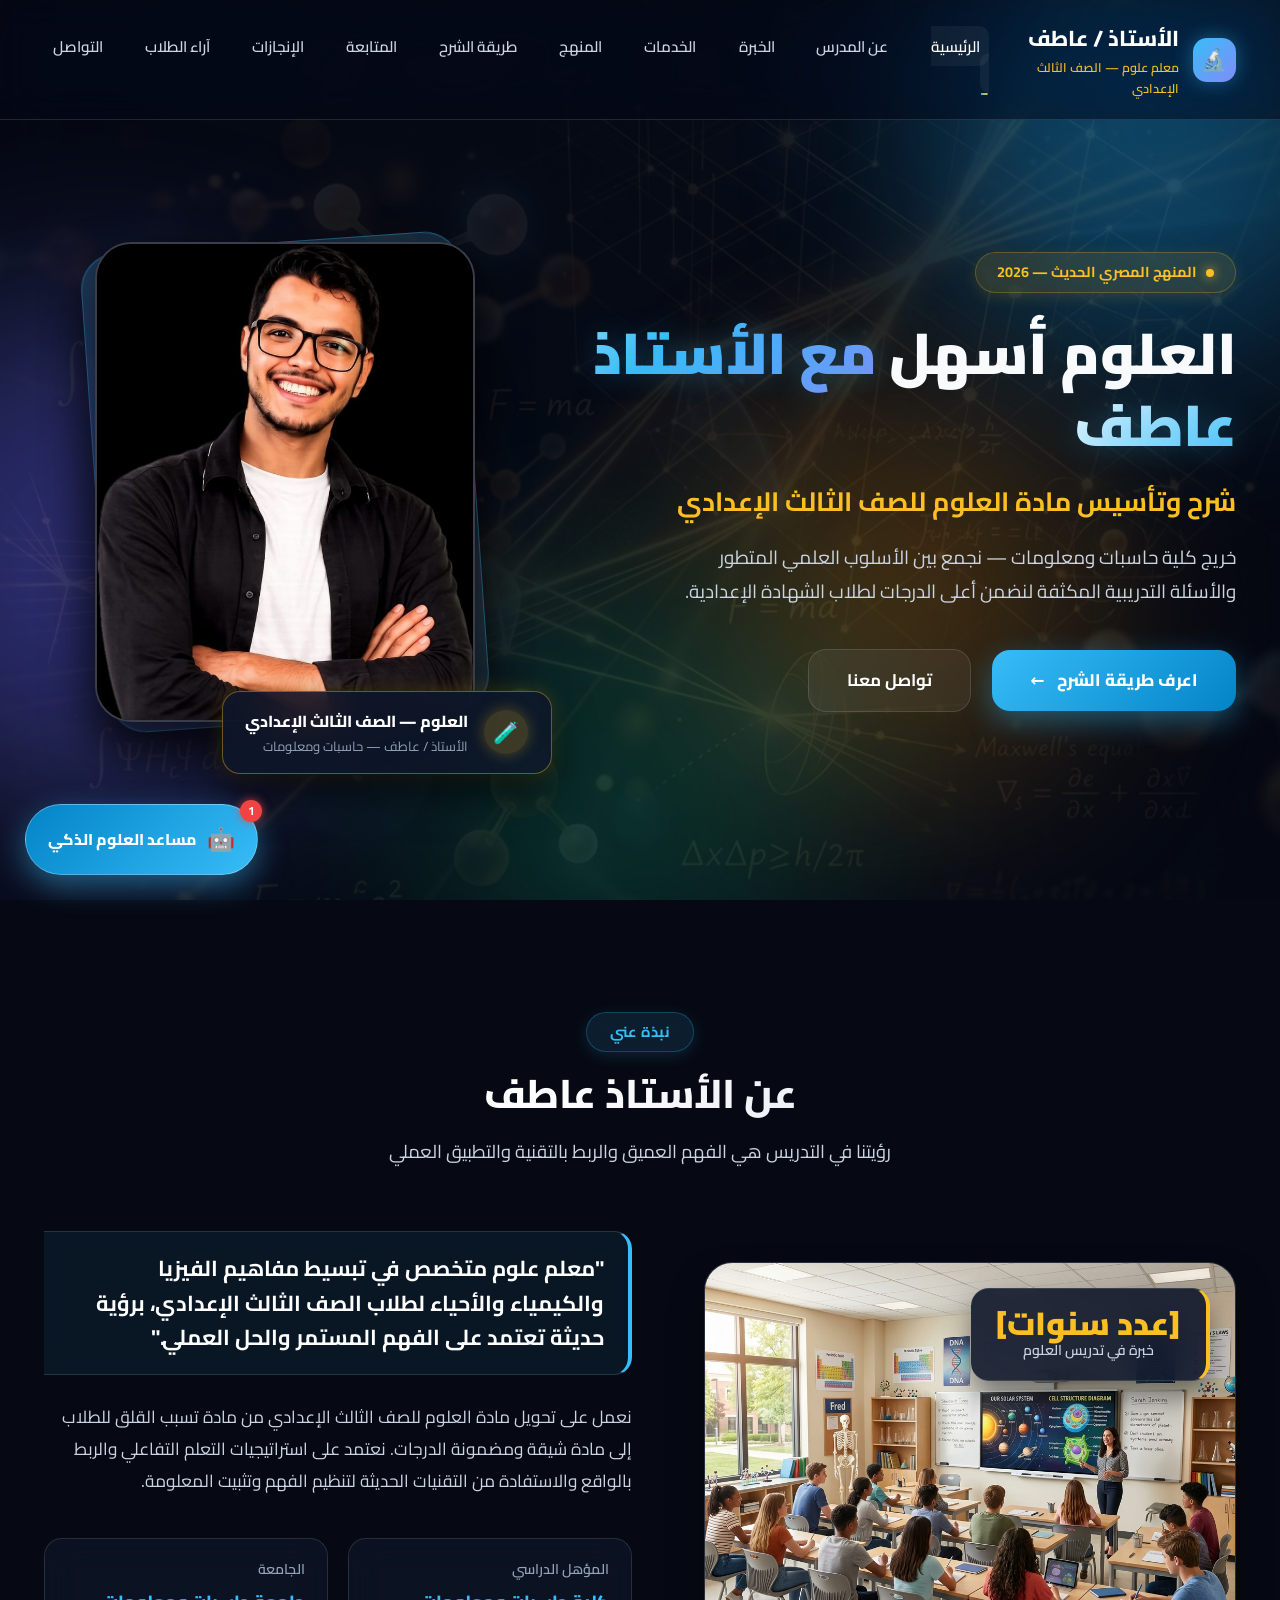
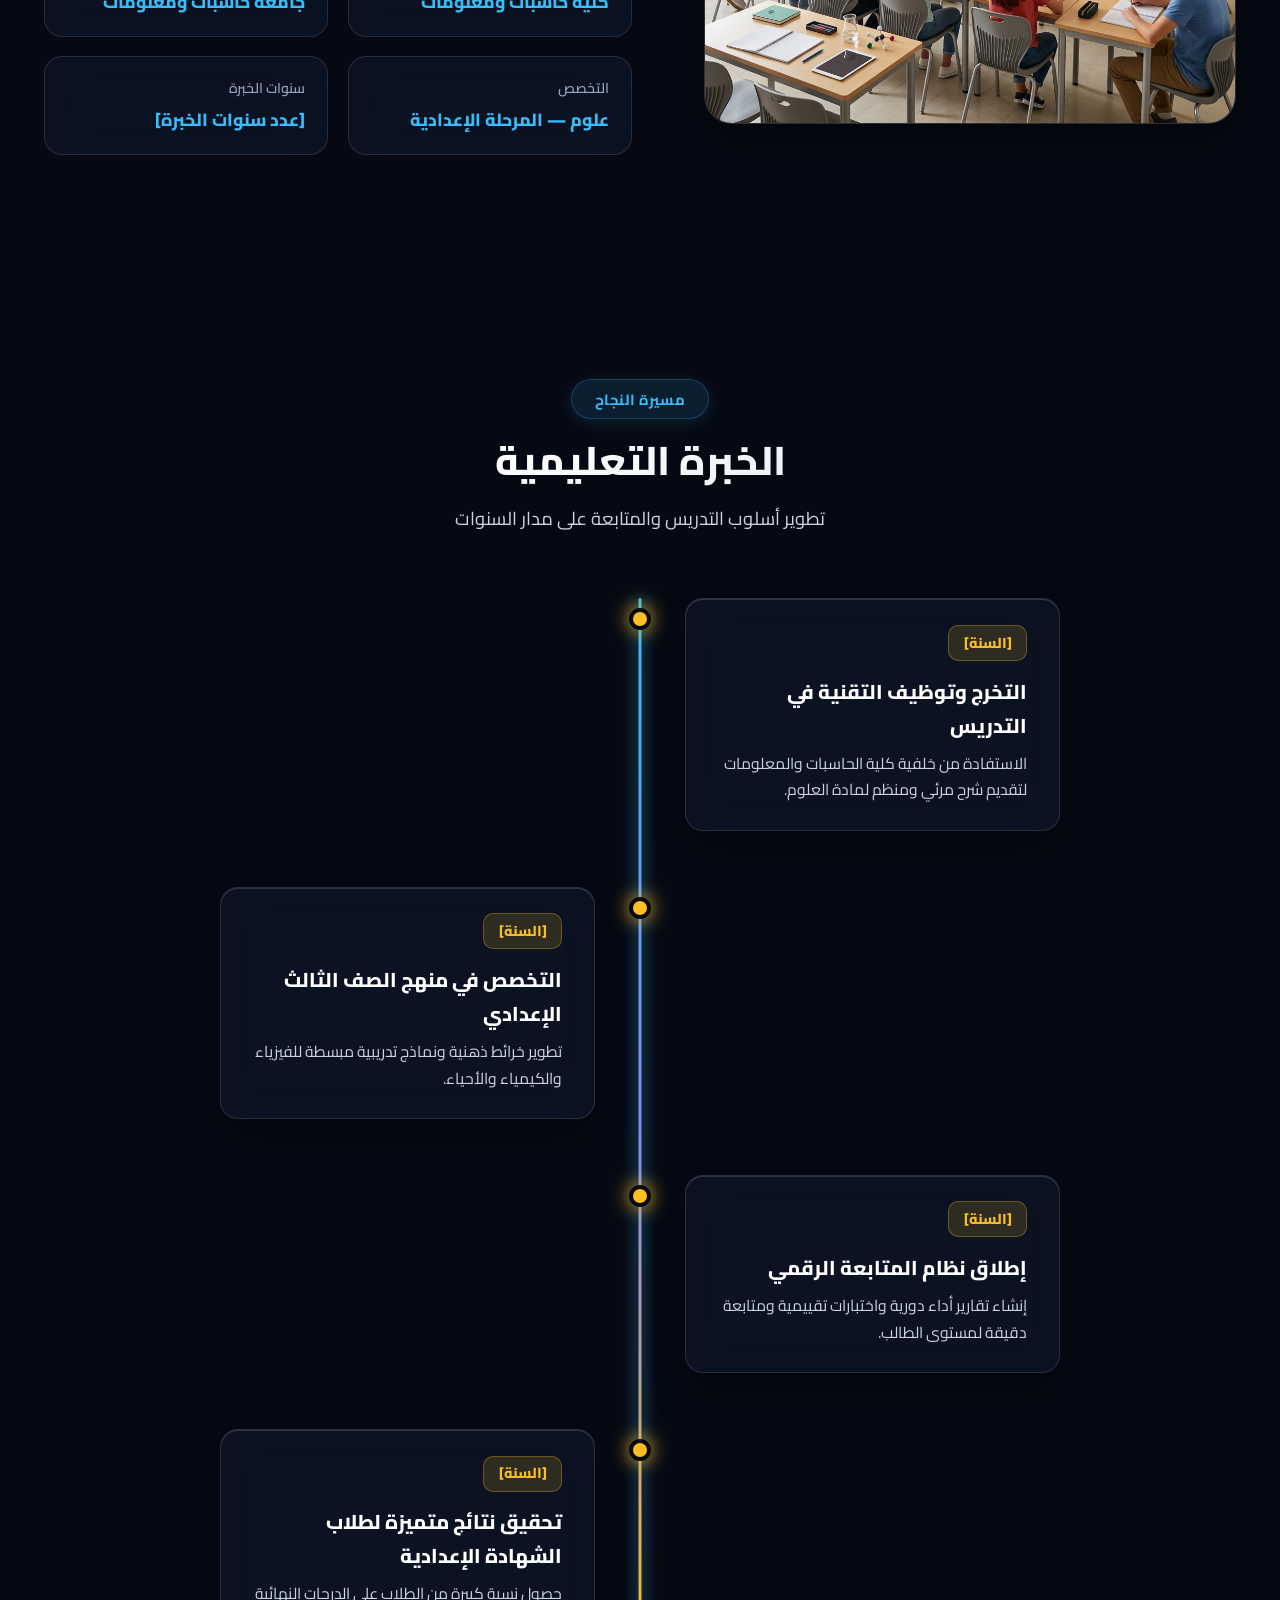
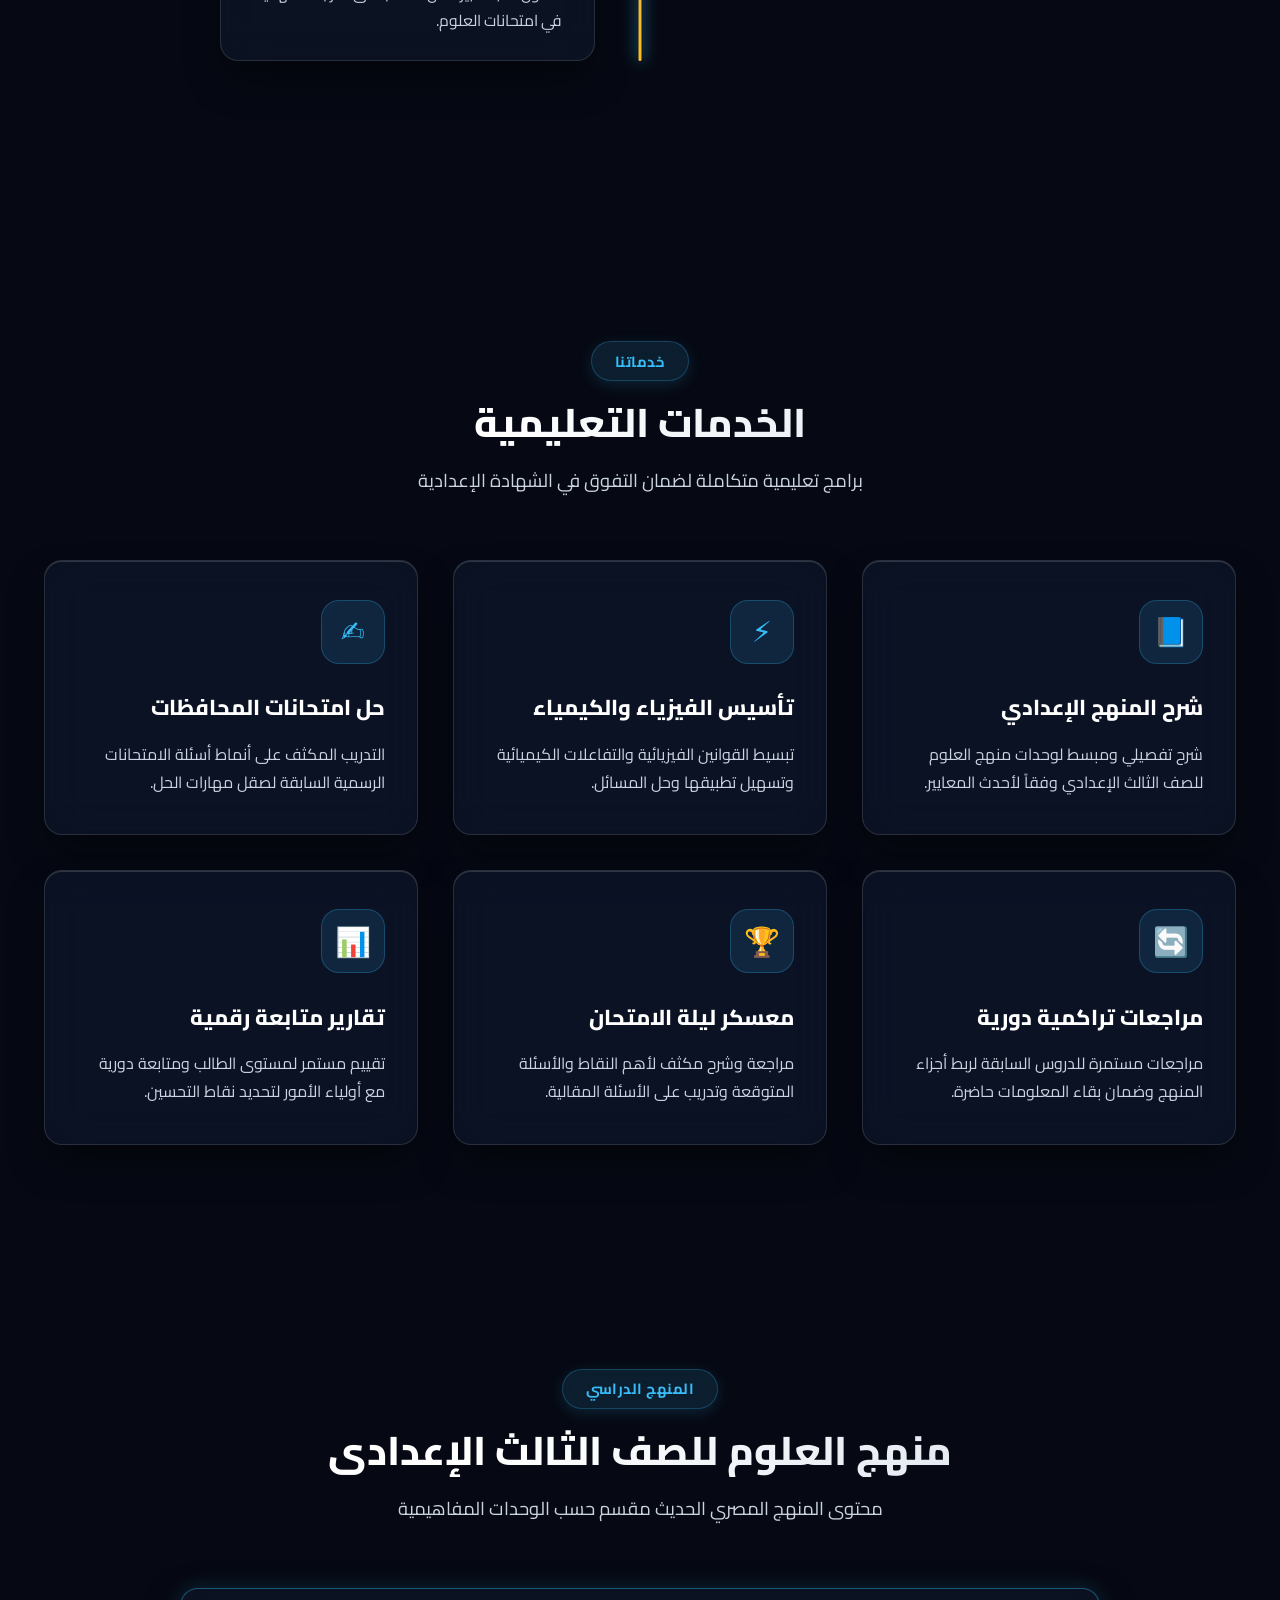
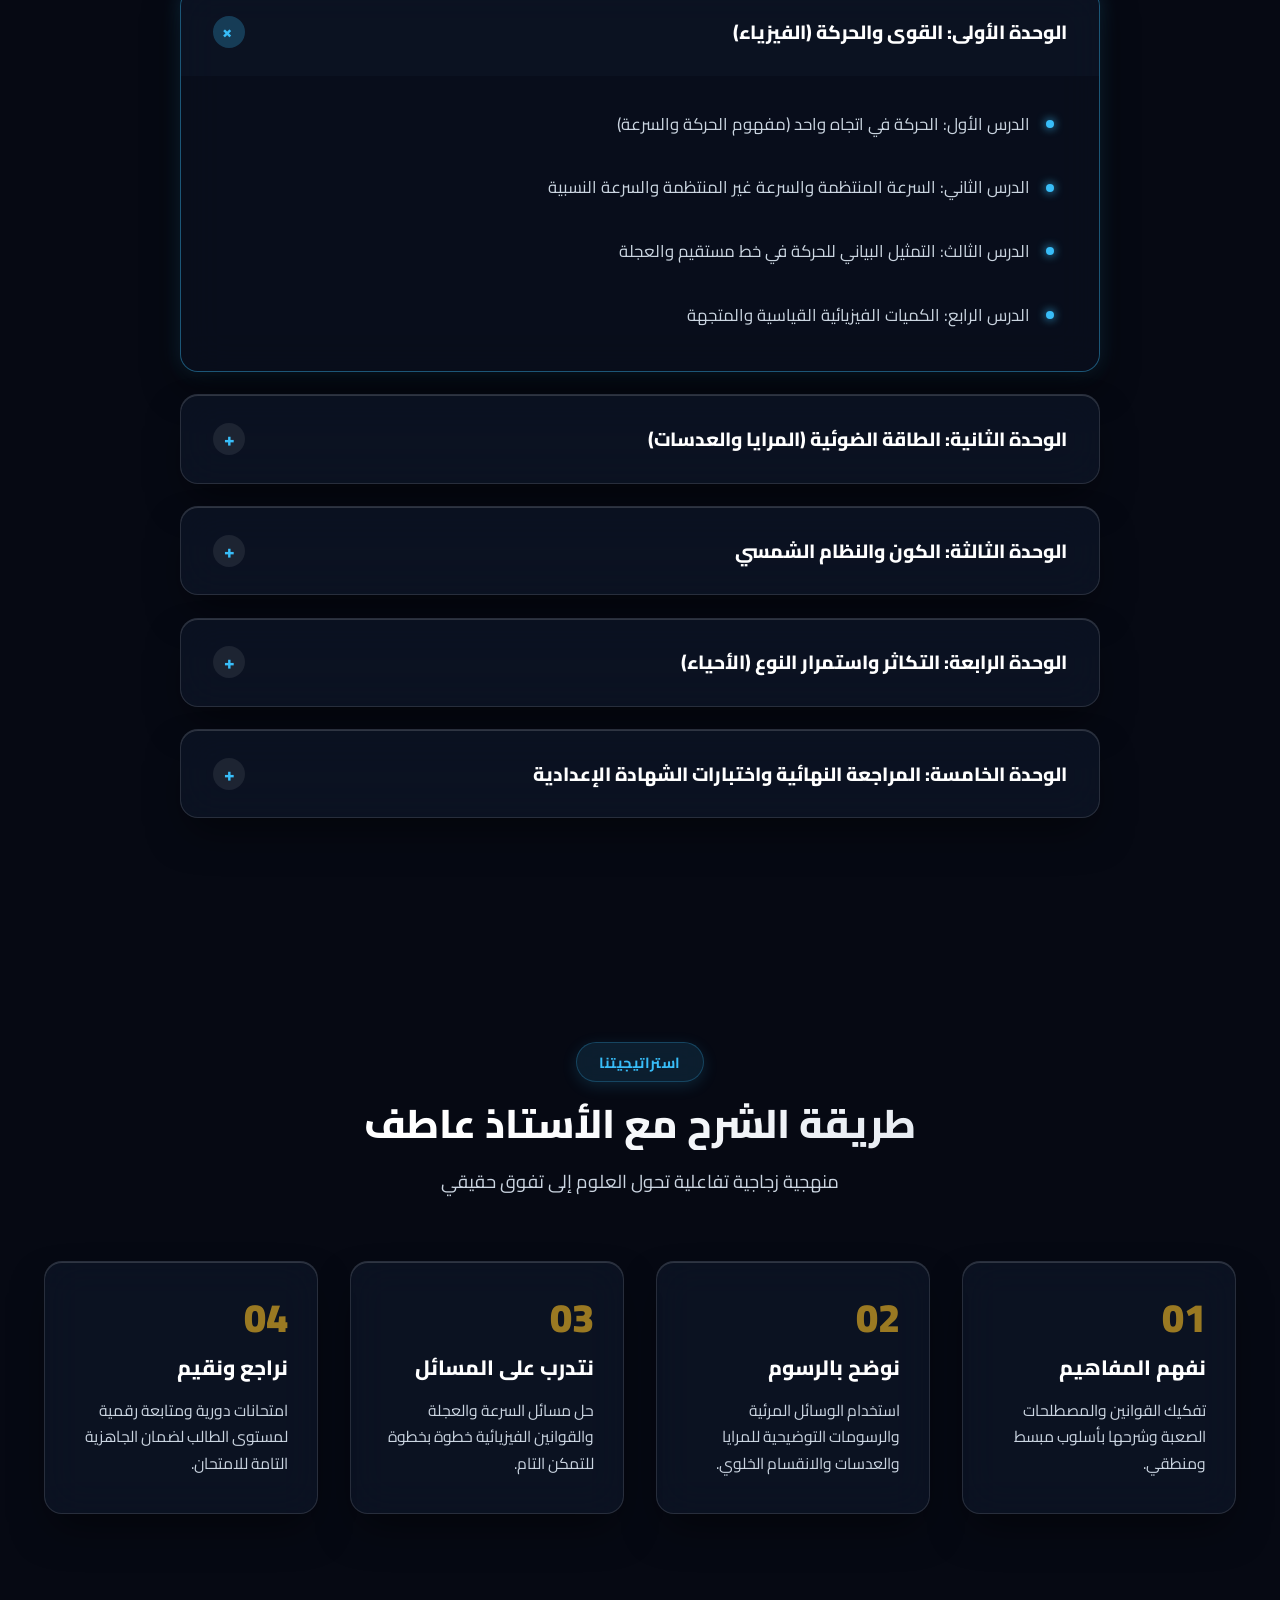
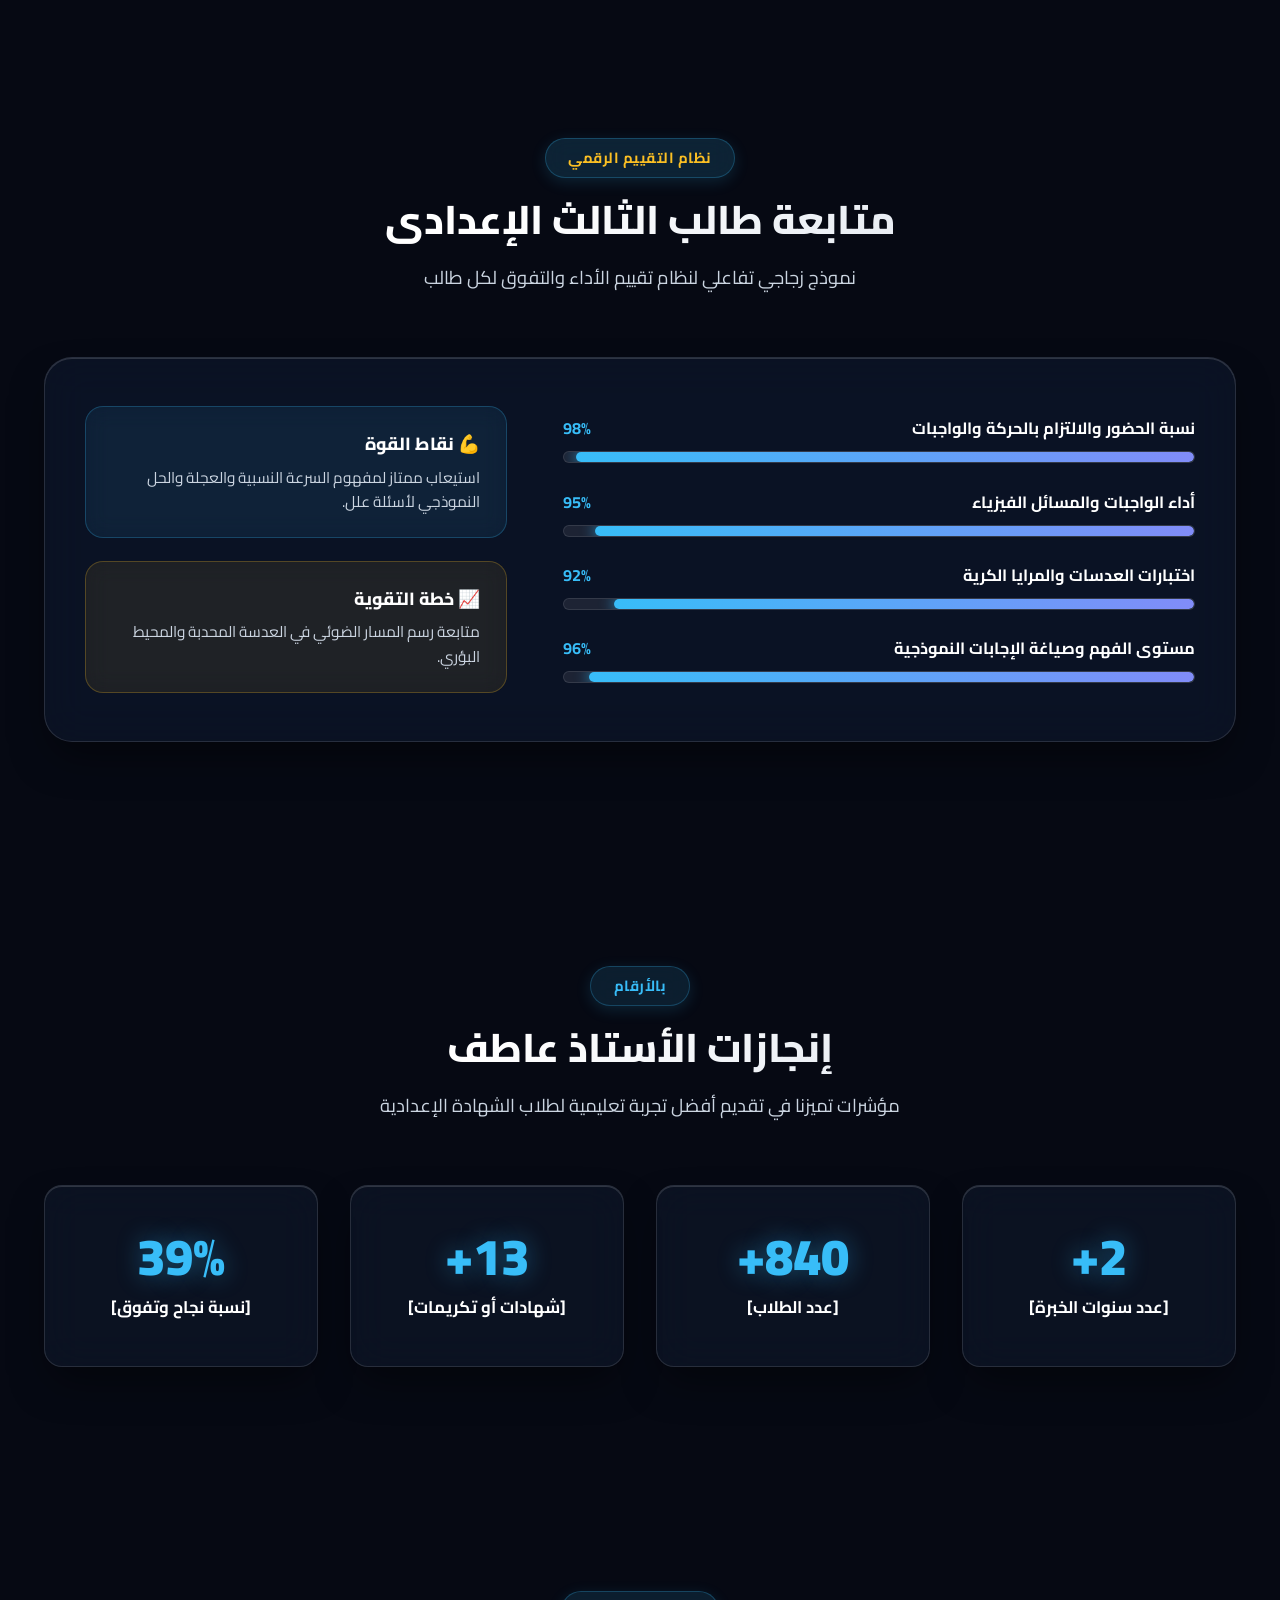
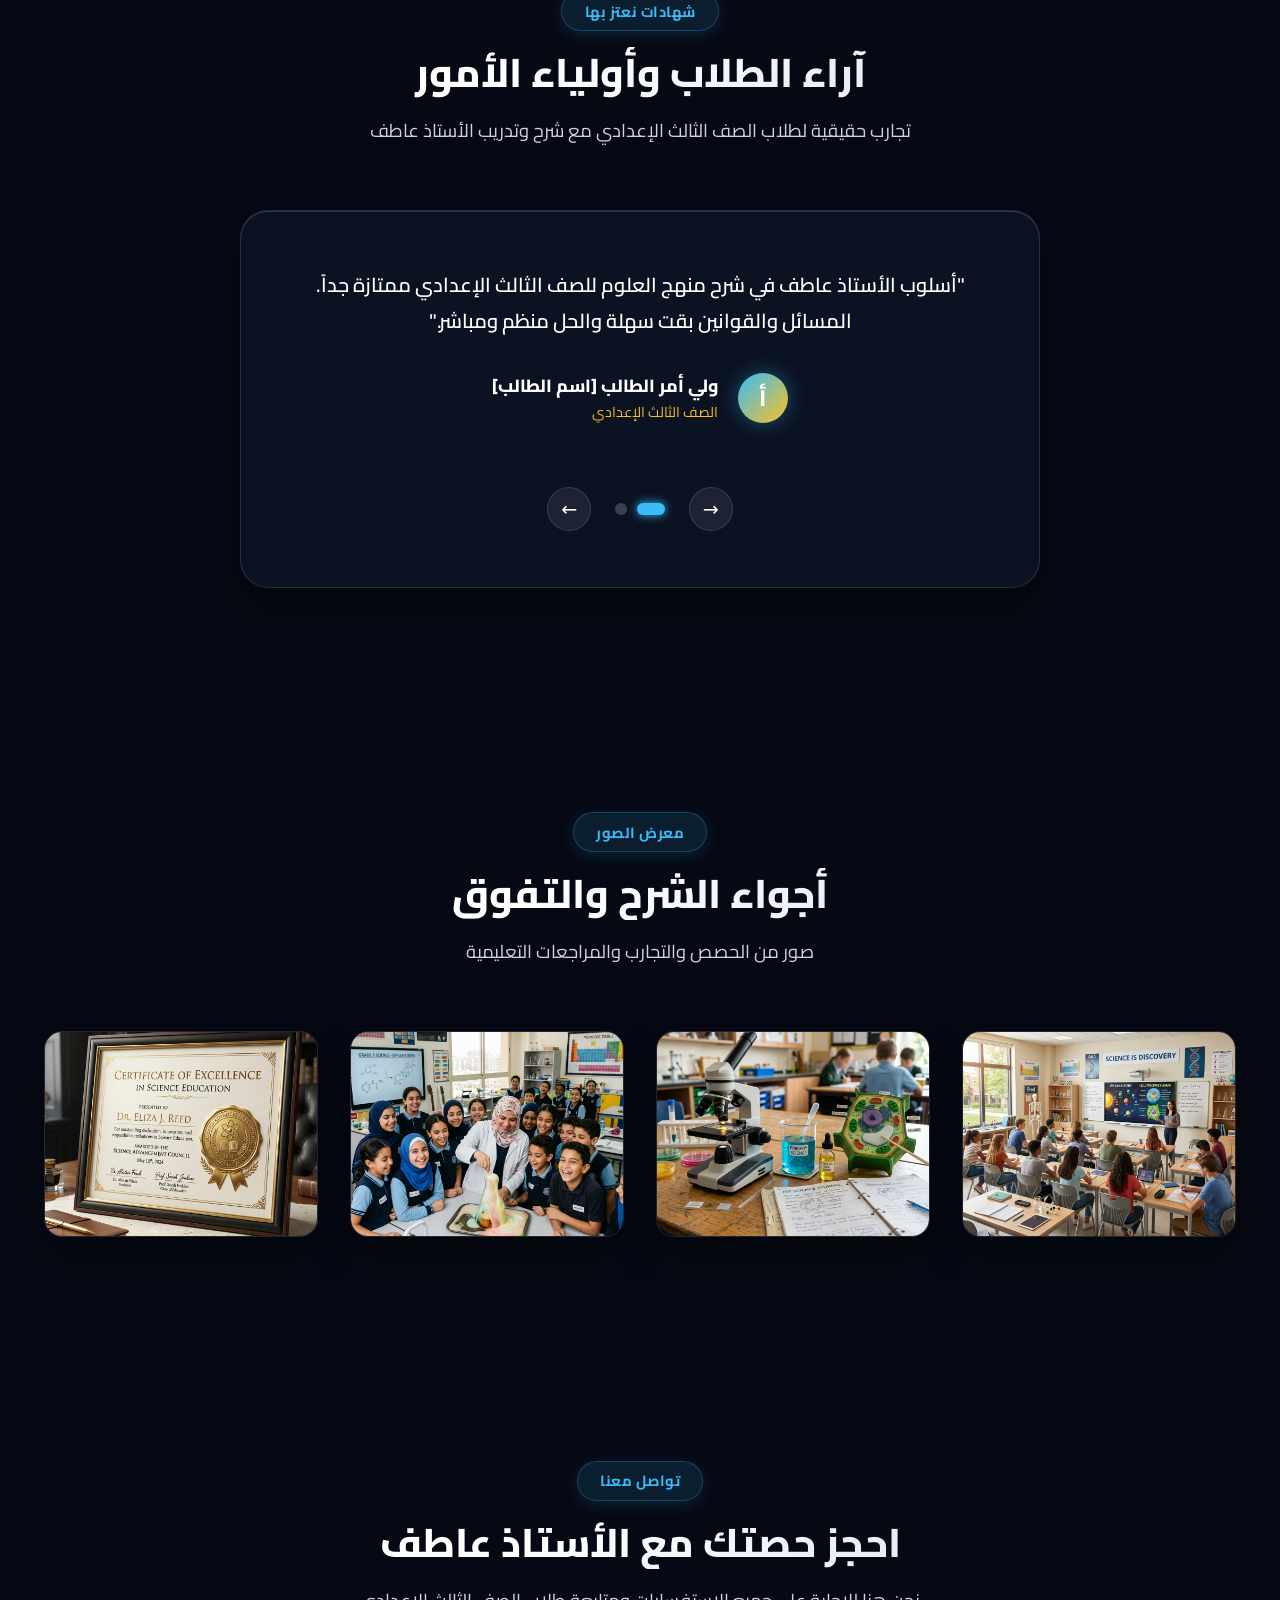
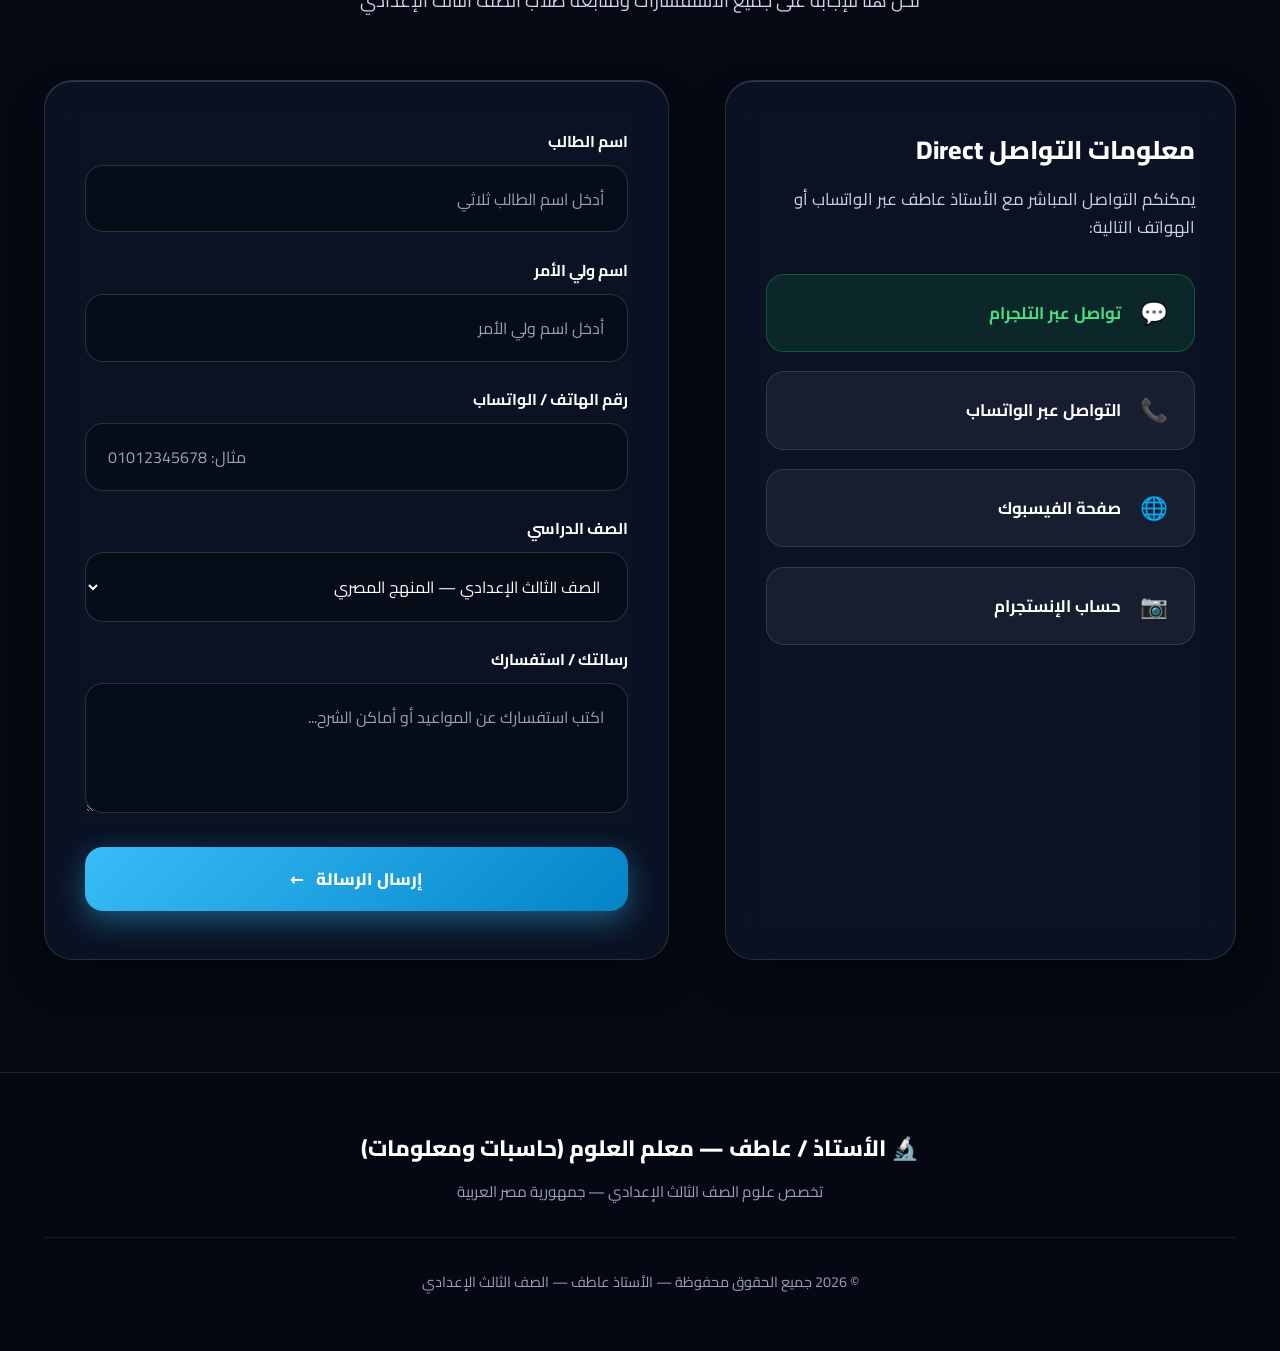
==== commit ff458215: "feat: initialize science teacher portfolio index and update main landing page index" ====
--- a/science-teacher-portfolio/index.html
+++ b/science-teacher-portfolio/index.html
@@ -654,7 +654,7 @@
                     </div>
 
                     <div class="quick-contact-list">
-                        <a href="@ENGATEF2121" target="_blank" class="quick-contact-btn whatsapp">
+                        <a href="https://t.me/alamscience" target="_blank" class="quick-contact-btn whatsapp">
                             <span class="quick-contact-icon">💬</span>
                             <span>تواصل عبر التلجرام </span>
                         </a>
